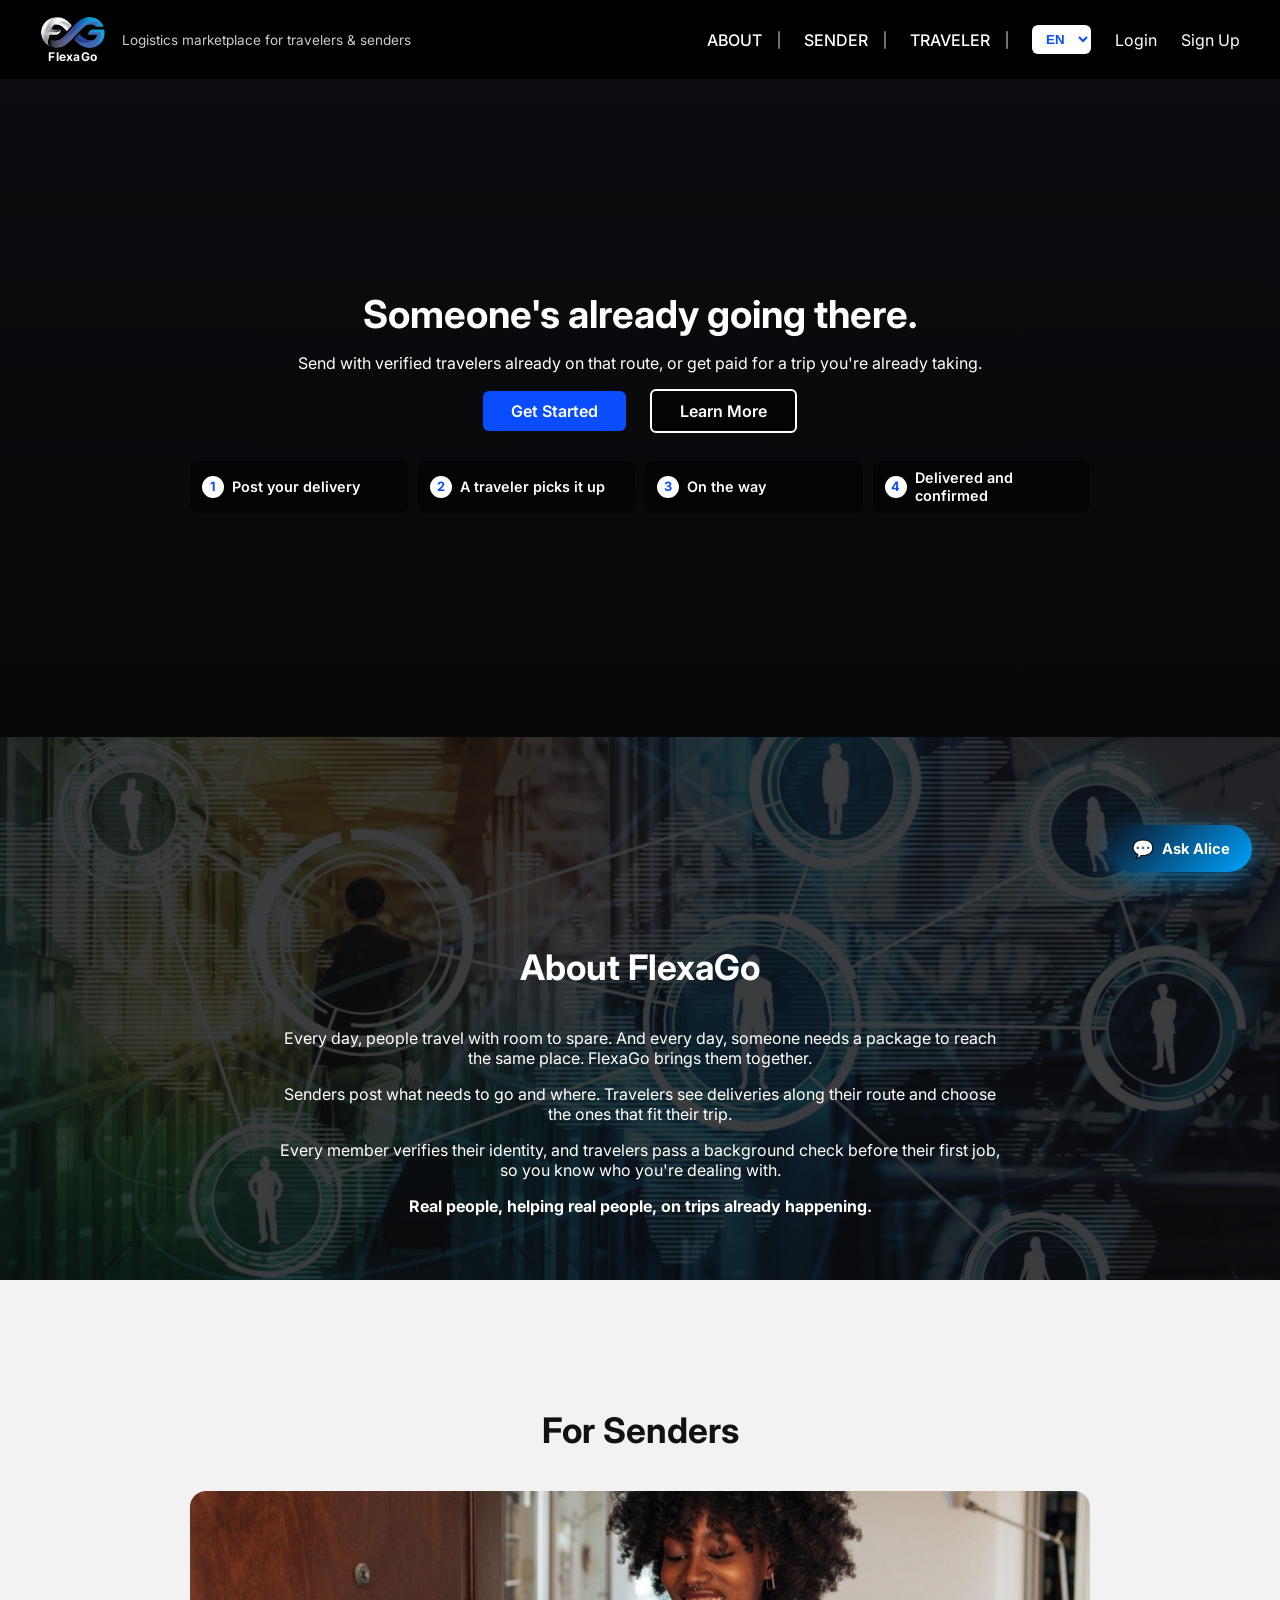
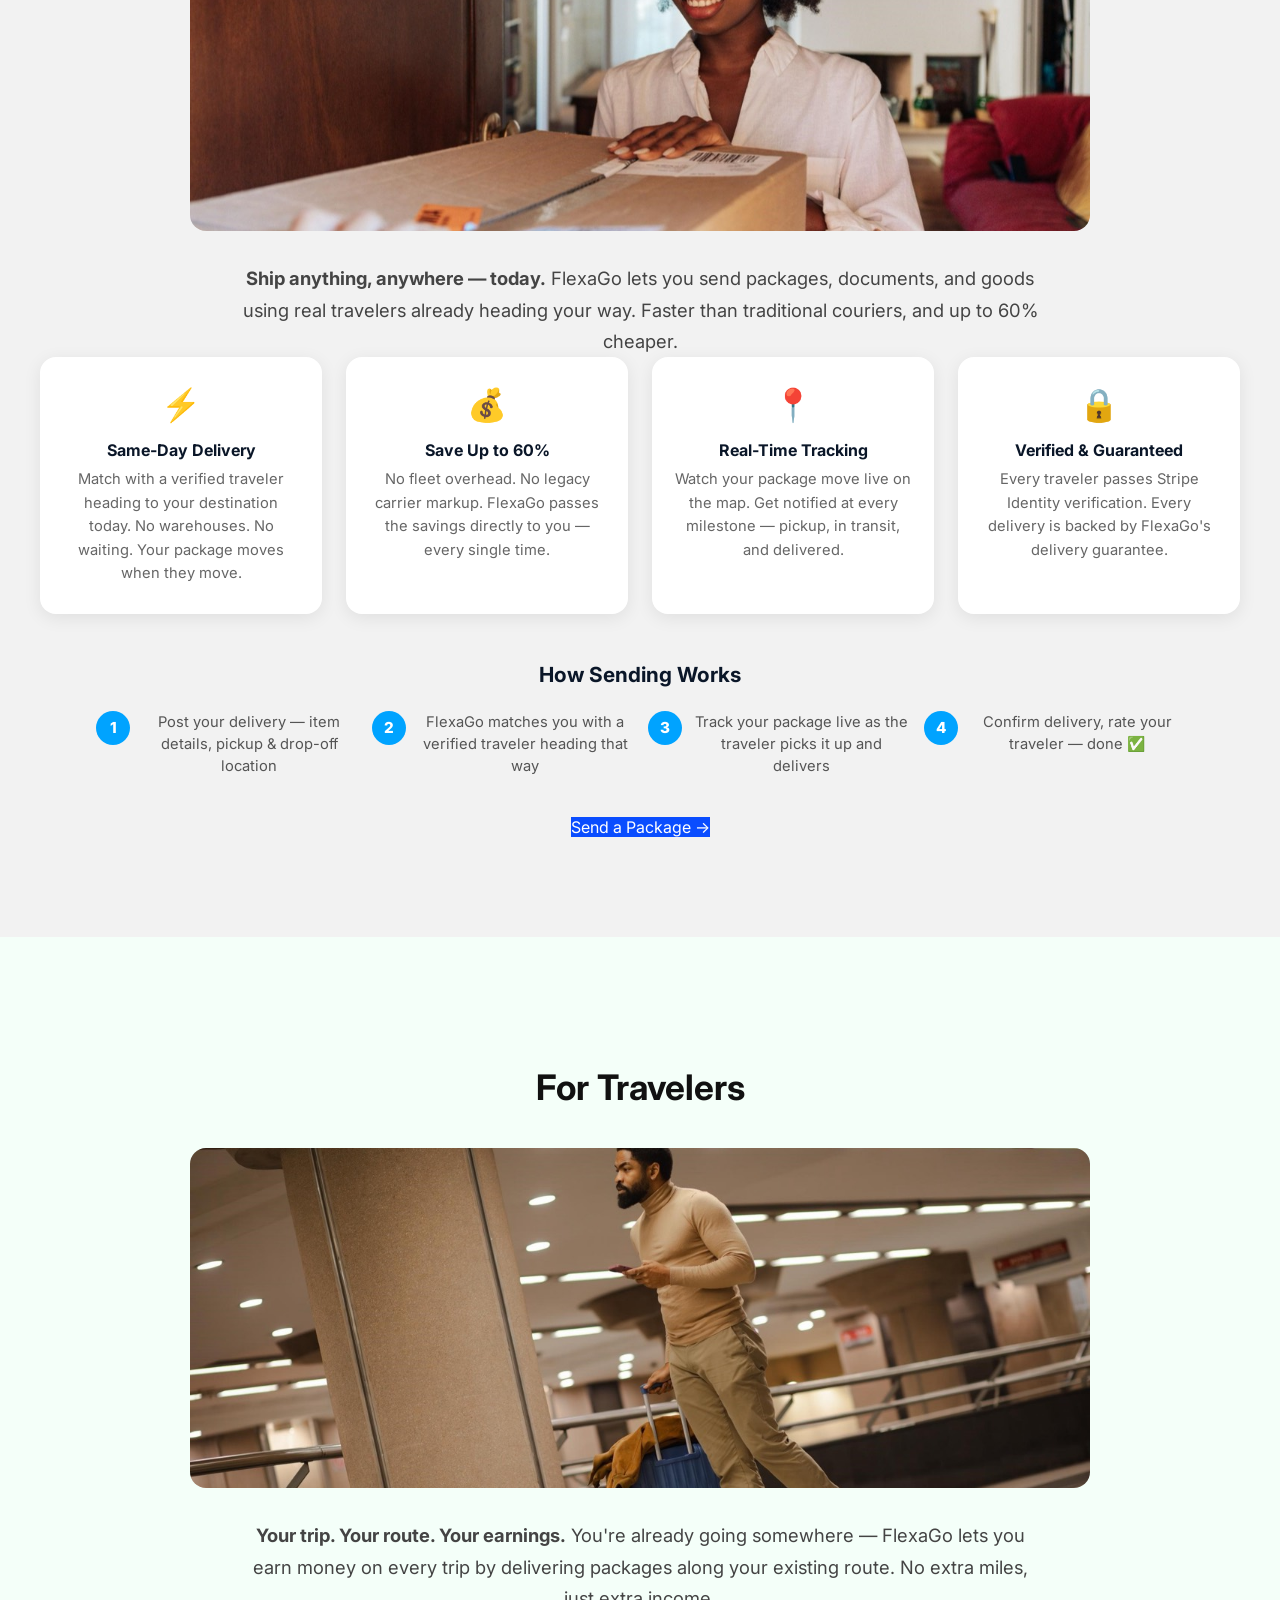
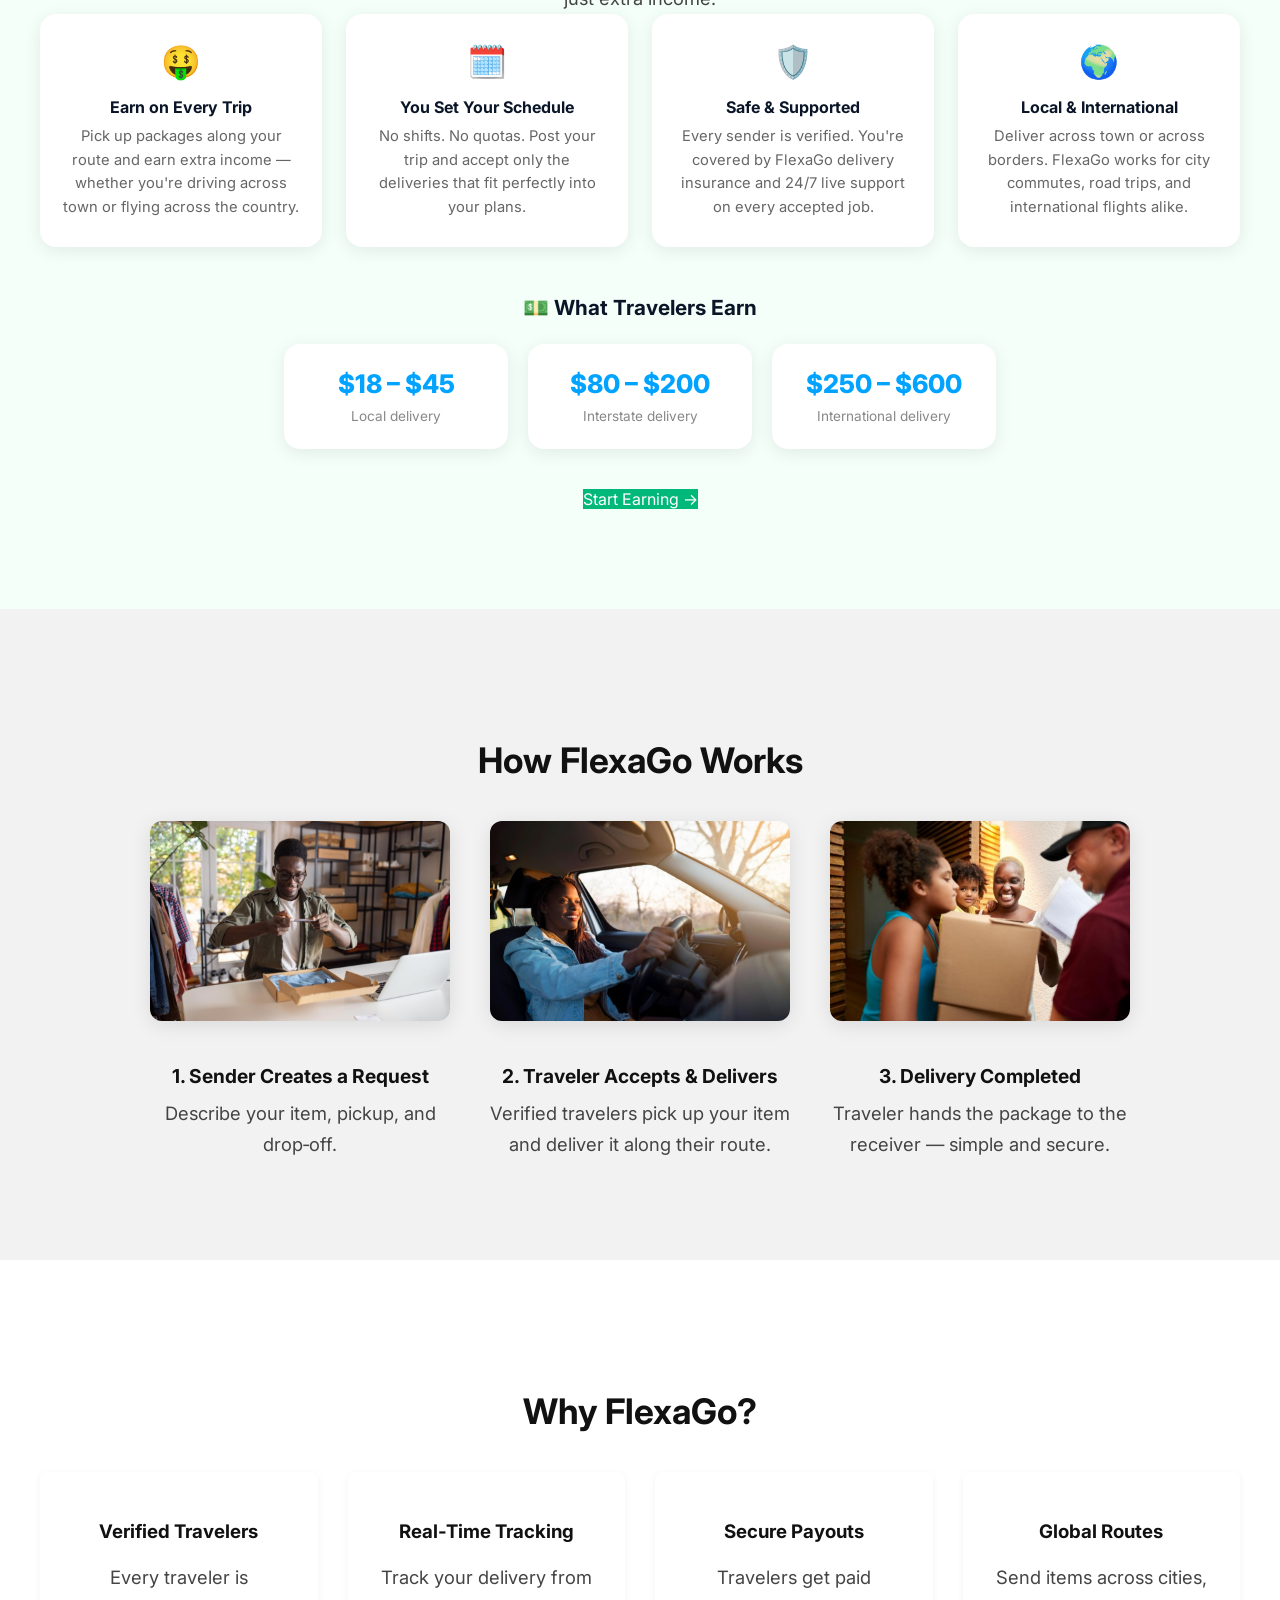
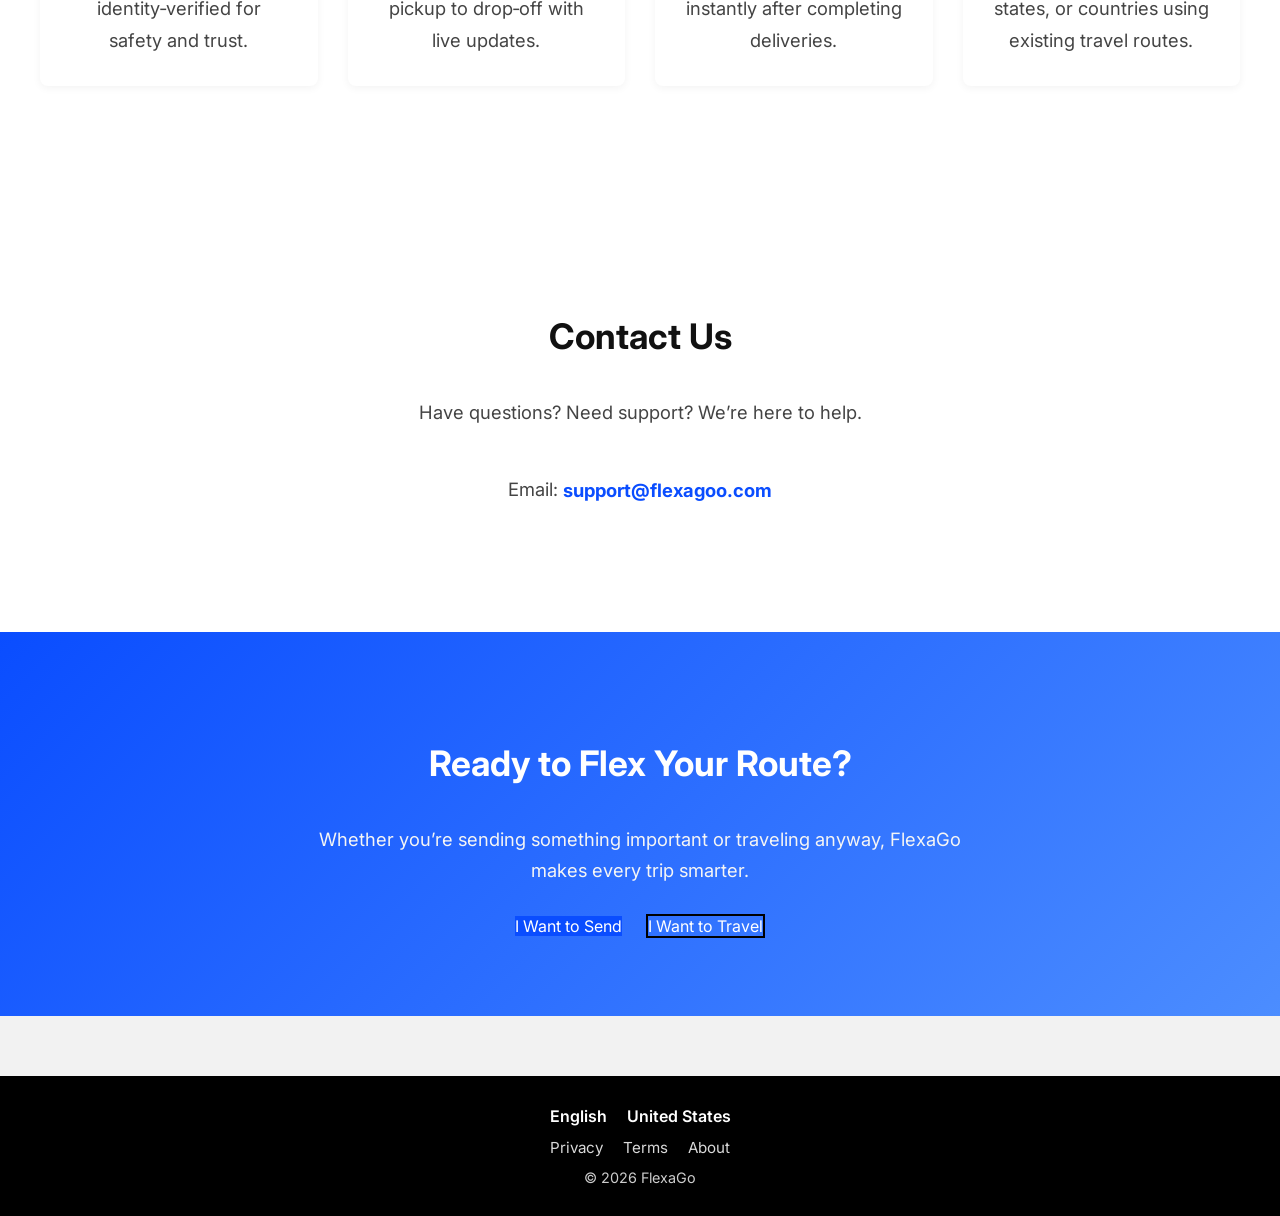
==== index.html @ daa76289 "Rewrite the home headline and About story Say what FlexaGo does for senders and travelers in the her" ====
<!DOCTYPE html>
<html lang="en">
<head>
  <meta charset="UTF-8" />
  <title>FlexaGo – Ship Smarter. Travel Smarter.</title>
  <meta name="viewport" content="width=device-width, initial-scale=1" />
   
  <link rel="icon" type="image/png" href="img/favicon.png">
  <link rel="apple-touch-icon" href="img/favicon.png">
  <link rel="stylesheet" href="css/style.css" />
  <link rel="preconnect" href="https://fonts.googleapis.com">
  <link rel="preconnect" href="https://fonts.gstatic.com" crossorigin>
  <link href="https://fonts.googleapis.com/css2?family=Inter:wght@300;400;600;700&display=swap" rel="stylesheet">
  <link rel="stylesheet" href="css/mobile-site.css" />
</head>

<body>

<!-- ========================================================= -->
<!-- TOP NAVBAR — Unified FlexaGo Banner Fixed                    -->
<!-- ========================================================= -->
<header class="top-nav">
  <div class="top-nav-left">
    <div class="flexago-logo">
      <img src="img/flexago-logo-new.png" alt="FlexaGo logo" class="flexago-logo-img">
      <span class="flexago-wordmark">FlexaGo</span>
    </div>

    <div class="top-nav-title">
      <div class="top-nav-title-sub">Logistics marketplace for travelers & senders</div>
    </div>
  </div>

  <div class="top-nav-right">
<a href="#about" class="top-nav-link">About</a>
<a href="#sender-section" class="top-nav-link">Sender</a>
<a href="#traveler-section" class="top-nav-link">Traveler</a>
    </nav>

    <select class="lang-select" id="languageSelector">
      <option value="en">EN</option>
      <option value="es">ES</option>
      <option value="fr">FR</option>
      <option value="ht">HT</option>
      <option value="zh">ZH</option>
      <option value="pt">PT</option>
    </select>

    <a class="login-btn" href="https://app.flexagoo.com/login">Login</a>
    <a class="signup-btn" href="https://app.flexagoo.com/signup">Sign Up</a>
  </div>
</header>

<!-- ========================================================= -->
<!-- HERO SECTION  Change home page welcome note here                                       -->
<!-- ========================================================= -->
<section class="hero hero-flow fade-in-up">
  <div class="hero-slides" aria-hidden="true">
    <img src="img/people/hero-shop.jpg" alt="" fetchpriority="high">
    <img src="img/people/hero-loading.jpg" alt="" loading="lazy">
    <img src="img/people/hero-airport.jpg" alt="" loading="lazy">
    <img src="img/people/section-sender.jpg" alt="" loading="lazy">
  </div>
  <div class="hero-content">
    <h1>Someone's already going there.</h1>
    <p>Send with verified travelers already on that route, or get paid for a trip you're already taking.</p>

    <div class="hero-buttons">
      <a href="#how" class="btn-primary">Get Started</a>
      <a href="#features" class="btn-secondary">Learn More</a>
    </div>

    <!-- One step per photo above, in the same order -->
    <ol class="hero-steps">
      <li>Post your delivery</li>
      <li>A traveler picks it up</li>
      <li>On the way</li>
      <li>Delivered and confirmed</li>
    </ol>
  </div>

</section>
<!-- ========================================================= -->
<!-- ABOUT SECTION                                             -->
<!-- ========================================================= -->
<section id="about" class="hero about-section fade-in-up">
  <img src="img/people/about-network.jpg" class="hero-watermark-preload" alt="" loading="lazy">

  <div class="hero-content">
    <h2 class="section-title">About FlexaGo</h2>
    <p>Every day, people travel with room to spare. And every day, someone needs a package to reach the same place. FlexaGo brings them together.</p>
    <p>Senders post what needs to go and where. Travelers see deliveries along their route and choose the ones that fit their trip.</p>
    <p>Every member verifies their identity, and travelers pass a background check before their first job, so you know who you're dealing with.</p>
    <p><strong>Real people, helping real people, on trips already happening.</strong></p>
  </div>
</section>
<!-- ========================================================= -->
<!-- SENDER SECTION                                            -->
<!-- ========================================================= -->
<section id="sender-section" class="section fade-in-up">
  <h2 class="section-title">For Senders</h2>
  <img src="img/people/section-sender.jpg" class="section-photo" alt="Customer receiving a package at home" loading="lazy">
  <p class="section-intro">
    <strong>Ship anything, anywhere — today.</strong>
    FlexaGo lets you send packages, documents, and goods using real travelers
    already heading your way. Faster than traditional couriers, and up to 60% cheaper.
  </p>

  <div class="info-cards">
    <div class="info-card">
      <div class="info-card-icon">⚡</div>
      <h3>Same-Day Delivery</h3>
      <p>Match with a verified traveler heading to your destination today.
         No warehouses. No waiting. Your package moves when they move.</p>
    </div>
    <div class="info-card">
      <div class="info-card-icon">💰</div>
      <h3>Save Up to 60%</h3>
      <p>No fleet overhead. No legacy carrier markup.
         FlexaGo passes the savings directly to you — every single time.</p>
    </div>
    <div class="info-card">
      <div class="info-card-icon">📍</div>
      <h3>Real-Time Tracking</h3>
      <p>Watch your package move live on the map. Get notified at every
         milestone — pickup, in transit, and delivered.</p>
    </div>
    <div class="info-card">
      <div class="info-card-icon">🔒</div>
      <h3>Verified & Guaranteed</h3>
      <p>Every traveler passes Stripe Identity verification.
         Every delivery is backed by FlexaGo's delivery guarantee.</p>
    </div>
  </div>

  <div class="section-steps">
    <h3>How Sending Works</h3>
    <div class="steps-row">
      <div class="step-item">
        <div class="step-num">1</div>
        <p>Post your delivery — item details, pickup & drop-off location</p>
      </div>
      <div class="step-item">
        <div class="step-num">2</div>
        <p>FlexaGo matches you with a verified traveler heading that way</p>
      </div>
      <div class="step-item">
        <div class="step-num">3</div>
        <p>Track your package live as the traveler picks it up and delivers</p>
      </div>
      <div class="step-item">
        <div class="step-num">4</div>
        <p>Confirm delivery, rate your traveler — done ✅</p>
      </div>
    </div>
  </div>

  <div class="section-cta">
    <a href="https://app.flexagoo.com/signup" class="btn-primary">Send a Package →</a>
  </div>
</section>

<!-- ========================================================= -->
<!-- TRAVELER SECTION                                          -->
<!-- ========================================================= -->
<section id="traveler-section" class="section fade-in-up traveler-section">
  <h2 class="section-title">For Travelers</h2>
  <img src="img/people/section-traveler.jpg" class="section-photo" alt="Traveler walking through an airport with a suitcase" loading="lazy">
  <p class="section-intro">
    <strong>Your trip. Your route. Your earnings.</strong>
    You're already going somewhere — FlexaGo lets you earn money on every
    trip by delivering packages along your existing route. No extra miles, just extra income.
  </p>

  <div class="info-cards">
    <div class="info-card">
      <div class="info-card-icon">🤑</div>
      <h3>Earn on Every Trip</h3>
      <p>Pick up packages along your route and earn extra income —
         whether you're driving across town or flying across the country.</p>
    </div>
    <div class="info-card">
      <div class="info-card-icon">🗓️</div>
      <h3>You Set Your Schedule</h3>
      <p>No shifts. No quotas. Post your trip and accept only the
         deliveries that fit perfectly into your plans.</p>
    </div>
    <div class="info-card">
      <div class="info-card-icon">🛡️</div>
      <h3>Safe & Supported</h3>
      <p>Every sender is verified. You're covered by FlexaGo delivery
         insurance and 24/7 live support on every accepted job.</p>
    </div>
    <div class="info-card">
      <div class="info-card-icon">🌍</div>
      <h3>Local & International</h3>
      <p>Deliver across town or across borders. FlexaGo works for
         city commutes, road trips, and international flights alike.</p>
    </div>
  </div>

  <div class="earnings-row">
    <h3>💵 What Travelers Earn</h3>
    <div class="earnings-cards">
      <div class="earning-card">
        <span class="earning-amount">$18 – $45</span>
        <span class="earning-label">Local delivery</span>
      </div>
      <div class="earning-card">
        <span class="earning-amount">$80 – $200</span>
        <span class="earning-label">Interstate delivery</span>
      </div>
      <div class="earning-card">
        <span class="earning-amount">$250 – $600</span>
        <span class="earning-label">International delivery</span>
      </div>
    </div>
  </div>

  <div class="section-cta">
    <a href="https://app.flexagoo.com/signup" class="btn-primary traveler-btn">Start Earning →</a>
  </div>
</section>

<!-- ========================================================= -->
<!-- HOW IT WORKS SECTION                                      -->
<!-- ========================================================= -->
<section id="how" class="section fade-in-up">
  <h2 class="section-title">How FlexaGo Works</h2>

  <div class="steps">
    <div class="step">
      <img src="img/people/step-send.jpg" class="step-img" alt="Sender preparing a package" loading="lazy">
      <h3>1. Sender Creates a Request</h3>
      <p>Describe your item, pickup, and drop‑off.</p>
    </div>

    <div class="step">
      <img src="img/people/step-drive.jpg" class="step-img" alt="Traveler driving" loading="lazy">
      <h3>2. Traveler Accepts & Delivers</h3>
      <p>Verified travelers pick up your item and deliver it along their route.</p>
    </div>

    <div class="step">
      <img src="img/people/step-handoff.jpg" class="step-img" alt="Family receiving a package" loading="lazy">
      <h3>3. Delivery Completed</h3>
      <p>Traveler hands the package to the receiver — simple and secure.</p>
    </div>
  </div>
</section>

<!-- ========================================================= -->
<!-- FEATURES SECTION                                          -->
<!-- ========================================================= -->
<section id="features" class="section dark fade-in-up">
  <h2 class="section-title">Why FlexaGo?</h2>

  <div class="features-grid">
    <div class="feature-card">
      <h3>Verified Travelers</h3>
      <p>Every traveler is identity‑verified for safety and trust.</p>
    </div>
    <div class="feature-card">
      <h3>Real‑Time Tracking</h3>
      <p>Track your delivery from pickup to drop‑off with live updates.</p>
    </div>
    <div class="feature-card">
      <h3>Secure Payouts</h3>
      <p>Travelers get paid instantly after completing deliveries.</p>
    </div>
    <div class="feature-card">
      <h3>Global Routes</h3>
      <p>Send items across cities, states, or countries using existing travel routes.</p>
    </div>
  </div>
</section>

<!-- ========================================================= -->
<!-- CONTACT SECTION                                           -->
<!-- ========================================================= -->
<section id="contact" class="section dark fade-in-up">
  <h2 class="section-title">Contact Us</h2>
  <p class="contact-text">Have questions? Need support? We’re here to help.</p>
  <div class="contact-box">
    <p>Email: <a class="contact-email" href="mailto:support@flexagoo.com">support@flexagoo.com</a></p>
  </div>
</section>

<!-- ========================================================= -->
<!-- CTA SECTION                                               -->
<!-- ========================================================= -->
<section class="section cta-section fade-in-up">
  <h2 class="section-title">Ready to Flex Your Route?</h2>
  <p>Whether you’re sending something important or traveling anyway, FlexaGo makes every trip smarter.</p>
  <div class="cta-buttons">
    <a href="#senders" class="btn-primary">I Want to Send</a>
    <a href="#travelers" class="btn-secondary">I Want to Travel</a>
  </div>
</section>

<!-- ========================================================= -->
<!-- UBER-STYLE FOOTER                                         -->
<!-- ========================================================= -->
<footer class="uber-footer">
  <div class="uber-footer-row">
    <span id="footerLanguage">English</span>
    <span id="footerLocation">Detecting location…</span>
  </div>

  <div class="uber-footer-links">
    <a href="https://www.flexagoo.com/privacy.html" target="_blank">Privacy</a>
    <a href="https://www.flexagoo.com/terms.html" target="_blank">Terms</a>
    <a href="#about">About</a>
  </div>

  <div class="uber-footer-copy">© 2026 FlexaGo</div>
</footer>

<!-- ========================================================= -->
<!-- ALICE CHAT WIDGET                                         -->
<!-- ========================================================= -->
<div id="alice-widget">

  <div id="alice-window" class="alice-hidden">

    <div id="alice-header">
      <div class="alice-header-left">
        <div class="alice-avatar">
          <span>🤖</span>
          <span class="alice-online-dot"></span>
        </div>
        <div class="alice-header-info">
          <strong>Alice</strong>
          <span>FlexaGo Assistant · Online</span>
        </div>
      </div>
      <button id="alice-close" aria-label="Close Alice">✕</button>
    </div>

    <div id="alice-messages"></div>

    <div id="alice-quick-replies"></div>

    <div id="alice-input-row">
      <input id="alice-input" type="text" placeholder="Ask Alice anything…" autocomplete="off" />
      <button id="alice-send" aria-label="Send">
        <svg width="18" height="18" viewBox="0 0 24 24" fill="none" stroke="currentColor" stroke-width="2.5">
          <line x1="22" y1="2" x2="11" y2="13"/>
          <polygon points="22 2 15 22 11 13 2 9 22 2"/>
        </svg>
      </button>
    </div>

  </div>

  <button id="alice-bubble">
    <span id="alice-bubble-icon">💬</span>
    <span id="alice-bubble-label">Ask Alice</span>
    <span id="alice-notif-dot"></span>
  </button>

</div>

<!-- ========================================================= -->
<!-- ALICE CSS                                                 -->
<!-- ========================================================= -->
<style>
/* ── WIDGET WRAPPER ─────────────────────────────────────── */
#alice-widget {
  position: fixed;
  bottom: 28px;
  right: 28px;
  z-index: 9999;
  display: flex;
  flex-direction: column;
  align-items: flex-end;
  gap: 12px;
  font-family: 'Inter', Arial, sans-serif;
}

/* ── CHAT WINDOW ────────────────────────────────────────── */
#alice-window {
  width: 340px;
  background: #fff;
  border-radius: 20px;
  box-shadow: 0 16px 56px rgba(0,0,0,0.18);
  display: flex;
  flex-direction: column;
  overflow: hidden;
  max-height: 520px;
  opacity: 1;
  transition: opacity 0.25s ease, transform 0.25s ease;
}

#alice-window.alice-hidden { display: none; }

#alice-window.alice-closing {
  opacity: 0;
  transform: translateY(16px);
}

/* ── HEADER ─────────────────────────────────────────────── */
#alice-header {
  background: linear-gradient(135deg, #0a1628 0%, #00A3FF 100%);
  padding: 14px 16px;
  display: flex;
  align-items: center;
  justify-content: space-between;
  flex-shrink: 0;
}

.alice-header-left {
  display: flex;
  align-items: center;
  gap: 10px;
}

.alice-avatar {
  position: relative;
  width: 40px;
  height: 40px;
  background: rgba(255,255,255,0.15);
  border-radius: 50%;
  display: flex;
  align-items: center;
  justify-content: center;
  font-size: 1.3rem;
  flex-shrink: 0;
}

.alice-online-dot {
  position: absolute;
  bottom: 1px;
  right: 1px;
  width: 10px;
  height: 10px;
  background: #22c55e;
  border-radius: 50%;
  border: 2px solid #0a1628;
}

.alice-header-info strong {
  display: block;
  color: #fff;
  font-size: 0.95rem;
}

.alice-header-info span {
  color: rgba(255,255,255,0.75);
  font-size: 0.72rem;
}

#alice-close {
  background: rgba(255,255,255,0.12);
  border: none;
  color: #fff;
  font-size: 0.9rem;
  width: 28px;
  height: 28px;
  border-radius: 50%;
  cursor: pointer;
  display: flex;
  align-items: center;
  justify-content: center;
  transition: background 0.2s;
  flex-shrink: 0;
}

#alice-close:hover { background: rgba(255,255,255,0.25); }

/* ── MESSAGES ───────────────────────────────────────────── */
#alice-messages {
  flex: 1;
  overflow-y: auto;
  padding: 16px 14px;
  display: flex;
  flex-direction: column;
  gap: 10px;
  scroll-behavior: smooth;
  max-height: 280px;
}

.alice-msg {
  max-width: 82%;
  padding: 10px 14px;
  border-radius: 16px;
  font-size: 0.88rem;
  line-height: 1.55;
  animation: aliceFadeIn 0.2s ease;
}

@keyframes aliceFadeIn {
  from { opacity: 0; transform: translateY(6px); }
  to   { opacity: 1; transform: translateY(0); }
}

.alice-msg.bot {
  background: #f0f5ff;
  color: #0a1628;
  align-self: flex-start;
  border-bottom-left-radius: 4px;
}

.alice-msg.user {
  background: #00A3FF;
  color: #fff;
  align-self: flex-end;
  border-bottom-right-radius: 4px;
}

.alice-msg a { color: #00A3FF; font-weight: 600; text-decoration: none; }
.alice-msg.user a { color: #fff; text-decoration: underline; }

/* ── TYPING INDICATOR ───────────────────────────────────── */
.alice-typing {
  display: flex;
  gap: 4px;
  align-items: center;
  padding: 12px 16px;
  background: #f0f5ff;
  border-radius: 16px;
  border-bottom-left-radius: 4px;
  align-self: flex-start;
  animation: aliceFadeIn 0.2s ease;
}

.alice-typing span {
  width: 7px;
  height: 7px;
  background: #00A3FF;
  border-radius: 50%;
  animation: aliceBounce 1.2s infinite ease-in-out;
}

.alice-typing span:nth-child(2) { animation-delay: 0.2s; }
.alice-typing span:nth-child(3) { animation-delay: 0.4s; }

@keyframes aliceBounce {
  0%, 60%, 100% { transform: translateY(0); opacity: 0.5; }
  30%            { transform: translateY(-6px); opacity: 1; }
}

/* ── QUICK REPLIES ──────────────────────────────────────── */
#alice-quick-replies {
  display: flex;
  flex-wrap: wrap;
  gap: 6px;
  padding: 8px 14px;
  border-top: 1px solid #eef2f7;
  flex-shrink: 0;
}

.alice-qr {
  background: #eef2ff;
  color: #0a1628;
  border: 1px solid #dde3f0;
  border-radius: 20px;
  padding: 5px 12px;
  font-size: 0.78rem;
  font-weight: 600;
  cursor: pointer;
  transition: background 0.2s, color 0.2s, border-color 0.2s;
  white-space: nowrap;
  font-family: 'Inter', Arial, sans-serif;
}

.alice-qr:hover {
  background: #00A3FF;
  color: #fff;
  border-color: #00A3FF;
}

.alice-nav-btn {
  background: #f4f6fa;
  color: #555;
  border-color: #ddd;
}

/* ── INPUT ROW ──────────────────────────────────────────── */
#alice-input-row {
  display: flex;
  align-items: center;
  gap: 8px;
  padding: 10px 14px;
  border-top: 1px solid #eef2f7;
  flex-shrink: 0;
}

#alice-input {
  flex: 1;
  padding: 9px 14px;
  border: 1.5px solid #dde3ee;
  border-radius: 20px;
  font-size: 0.88rem;
  outline: none;
  transition: border-color 0.2s, box-shadow 0.2s;
  color: #0a1628;
  font-family: 'Inter', Arial, sans-serif;
}

#alice-input:focus {
  border-color: #00A3FF;
  box-shadow: 0 0 0 3px rgba(0,163,255,0.12);
}

#alice-send {
  width: 36px;
  height: 36px;
  background: #00A3FF;
  border: none;
  border-radius: 50%;
  color: #fff;
  cursor: pointer;
  display: flex;
  align-items: center;
  justify-content: center;
  flex-shrink: 0;
  transition: background 0.2s, transform 0.15s;
}

#alice-send:hover {
  background: #0082cc;
  transform: scale(1.08);
}

/* ── BUBBLE BUTTON ──────────────────────────────────────── */
#alice-bubble {
  background: linear-gradient(135deg, #0a1628 0%, #00A3FF 100%);
  color: #fff;
  border: none;
  border-radius: 50px;
  padding: 13px 22px;
  font-size: 0.92rem;
  font-weight: 700;
  cursor: pointer;
  display: flex;
  align-items: center;
  gap: 8px;
  box-shadow: 0 8px 28px rgba(0,163,255,0.45);
  transition: transform 0.2s, box-shadow 0.2s;
  position: relative;
  font-family: 'Inter', Arial, sans-serif;
}

#alice-bubble:hover {
  transform: translateY(-2px);
  box-shadow: 0 12px 36px rgba(0,163,255,0.55);
}

#alice-bubble-icon { font-size: 1.1rem; }

#alice-notif-dot {
  width: 9px;
  height: 9px;
  background: #ef4444;
  border-radius: 50%;
  position: absolute;
  top: 6px;
  right: 8px;
  border: 2px solid #fff;
  display: none;
}

#alice-notif-dot.visible { display: block; }

@media (max-width: 480px) {
  #alice-widget { bottom: 16px; right: 16px; }
  #alice-window { width: calc(100vw - 32px); }
}
</style>

<!-- ========================================================= -->
<!-- EXISTING JS                                               -->
<!-- ========================================================= -->
<!-- ========================================================= -->
<!-- LOCATION + LANGUAGE DETECTION (Uber-style)               -->
<!-- ========================================================= -->
<!-- ========================================================= -->
<!-- SMOOTH SCROLL                                             -->
<!-- ========================================================= -->
<script>
  document.querySelectorAll('a[href^="#"]').forEach(link => {
    link.addEventListener("click", function (e) {
      const target = document.querySelector(this.getAttribute("href"));
      if (target) {
        e.preventDefault();
        target.scrollIntoView({ behavior: "smooth", block: "start" });
      }
    });
  });
</script>

<!-- ========================================================= -->
<!-- ALICE JS                                                  -->
<!-- ========================================================= -->
<script src="js/alice.js"></script>
<script src="js/site-i18n.js"></script>
<script src="js/site-location.js"></script>

</body>
</html>
---- css/style.css ----
/* ============================
   1. GLOBAL — MOBILE-FIRST
============================ */
body {
  background: #f2f2f2;
  font-family: 'Inter', sans-serif;
  margin: 0;
  padding: 0;
  color: #111;
  overflow-x: hidden;
}

a {
  text-decoration: none;
}

/* ============================
   2. FADE-IN ANIMATIONS
============================ */
.fade-in {
  opacity: 0;
  animation: fadeIn 0.8s ease-out forwards;
}

.fade-in-up {
  opacity: 0;
  transform: translateY(20px);
  animation: fadeInUp 0.9s ease-out forwards;
}

@keyframes fadeIn {
  to { opacity: 1; }
}

@keyframes fadeInUp {
  to { opacity: 1; transform: translateY(0); }
}

/* ============================
  3. NAVBAR — PURE BLACK BANNER
============================ */
.nav {
  background: #000000;
  padding: 18px 40px;
  display: flex;
  justify-content: space-between;
  align-items: center;
  position: sticky;
  top: 0;
  z-index: 1000;
}

@media (max-width: 768px) {
  .nav {
    padding: 14px 20px;
  }
}

.logo img {
  height: 42px;
  width: auto;
  object-fit: contain;
  animation: fadeIn 1.2s ease-in;
}

.nav-right {
  display: flex;
  align-items: center;
  gap: 24px;
}

@media (max-width: 768px) {
  .nav-right {
    gap: 14px;
  }
}
.nav-right .nav-link {
  color: #fff;
  font-weight: 500;
  text-transform: uppercase;
  font-size: 0.95rem;
  transition: opacity 0.3s ease;
}

.nav-right a {
  color: #fff !important;   /* FIXES Login + Sign Up */
}

.nav-right .nav-link:hover {
  opacity: 0.8;
}
/* Force Login & Sign Up to white */
.login-btn,
.signup-btn {
  color: #fff !important;
}

/* ============================
   4. MULTI-LANGUAGE DROPDOWN
============================ */
.lang-select {
  background: #fff;
  color: #0A4DFF;
  border: none;
  border-radius: 6px;
  padding: 6px 10px;
  font-weight: 600;
  cursor: pointer;
  transition: background 0.3s ease;
}

.lang-select:hover {
  background: #e0e7ff;
}

@media (max-width: 480px) {
  .lang-select {
    padding: 5px 8px;
    font-size: 0.85rem;
  }
}

/* ============================================================
   FLEXAGO HERO — Forced Watermark + Visible Buttons
   ============================================================ */
/* HERO CONTAINER */
.hero {
  position: relative;
  height: 70vh;
  background-color: #ffffff;
  overflow: hidden;
  text-align: center;
}

/* WATERMARK IMAGE BEHIND TEXT */
.hero-watermark-preload {
  position: absolute;      /* take out of normal flow */
  top: 0;
  left: 0;
  width: 100%;
  height: 100%;
  object-fit: cover;     /* show full image */
  opacity: 0.70;           /* transparent watermark */
  z-index: 1;              /* behind text */
  pointer-events: none;    /* allow clicks on buttons */
}

/* TEXT ABOVE WATERMARK */
.hero-content {
  position: relative;
  z-index: 2;
  color: #000;
  padding-top: 18vh;
}

/* Text stays ABOVE watermark */
.hero-content {
  position: relative;
  z-index: 2;
  color: #fff;
  padding-top: 20vh;
}

/* Make Learn More visible */
.btn-secondary {
  background-color: #ffffff;
  color: #000;
  border: 2px solid #000;
}

/* HERO TEXT */
.hero h1 {
  font-size: 2.4rem;
  font-weight: 700;
  margin-bottom: 10px;
}

/* HERO BUTTONS */
.hero-buttons a {
  padding: 10px 28px;
  border-radius: 6px;
  font-weight: 600;
  margin: 0 10px;
  display: inline-block;
  transition: all 0.3s ease;
}

/* Primary button */
.btn-primary {
  background: #0A4DFF;
  color: #fff;
}

/* Secondary button */
.btn-secondary {
  background: transparent;
  color: #fff;
  border: 2px solid #000;
}

.about-section .hero-watermark-preload {
  opacity: 0.35;
  object-fit: cover;
  object-position: center;
  filter: brightness(0.55);
}
/* Hover effects */
.btn-primary:hover {
  background: #0039d6;
}

.btn-secondary:hover {
  background: rgba(255, 255, 255, 0.15);
}

/* MOBILE */
@media (max-width: 768px) {
  .hero {
    padding: 120px 20px;
    background-attachment: scroll;
  }

  .hero h1 {
    font-size: 2.4rem;
  }

  .hero p {
    font-size: 1.05rem;
  }

  .hero-buttons {
    display: flex;
    flex-direction: column;
    gap: 14px;
  }

  .hero-buttons a {
    margin: 0;
    width: 100%;
    text-align: center;
  }
}

/* ============================
  6. SECTIONS — RESPONSIVE
============================ */
.section {
  padding: 100px 40px;
  text-align: center;
}

@media (max-width: 900px) {
  .section {
    padding: 80px 30px;
  }
}

@media (max-width: 600px) {
  .section {
    padding: 60px 20px;
  }
}

.section-title {
  font-size: 2.2rem;
  font-weight: 700;
  margin-bottom: 40px;
}

@media (max-width: 600px) {
  .section-title {
    font-size: 1.8rem;
    margin-bottom: 28px;
  }
}

.section p {
  max-width: 800px;
  margin: 0 auto;
  font-size: 1.15rem;
  line-height: 1.7;
  color: #444;
}

@media (max-width: 600px) {
  .section p {
    font-size: 1rem;
    line-height: 1.6;
  }
}

.section.dark {
  background: #fff;
}

/* ============================
  7. SECTION IMAGES
============================ */
.section-image {
  width: 100%;
  max-width: 600px;
  border-radius: 12px;
  margin: 20px auto 40px;
  display: block;
  box-shadow: 0 4px 20px rgba(0,0,0,0.1);
  animation: fadeIn 1.2s ease-in;
}

@media (max-width: 600px) {
  .section-image {
    margin: 16px auto 28px;
    max-width: 90%;
  }
}

/* ============================
   8. HOW IT WORKS
============================ */
.steps {
  display: flex;
  justify-content: center;
  gap: 40px;
  flex-wrap: wrap;
}

@media (max-width: 600px) {
  .steps {
    gap: 24px;
  }
}

.step {
  max-width: 300px;
  text-align: center;
}

.step-img {
  width: 100%;
  height: 200px;
  object-fit: cover;
  border-radius: 12px;
  margin-bottom: 20px;
  box-shadow: 0 4px 20px rgba(0,0,0,0.1);
}

@media (max-width: 600px) {
  .step-img {
    margin-bottom: 16px;
    height: 160px;
  }
}

.step h3 {
  margin-bottom: 10px;
  font-size: 1.2rem;
}

@media (max-width: 600px) {
  .step h3 {
    font-size: 1.1rem;
  }
}

/* ============================
  9. FEATURES GRID
============================ */
.features-grid {
  display: grid;
  grid-template-columns: repeat(auto-fit, minmax(240px, 1fr));
  gap: 30px;
}

@media (max-width: 600px) {
  .features-grid {
    gap: 20px;
  }
}

.feature-card {
  background: #fff;
  padding: 30px;
  border-radius: 8px;
  box-shadow: 0 2px 8px rgba(0,0,0,0.05);
  transition: transform 0.3s ease;
}

@media (max-width: 600px) {
  .feature-card {
    padding: 22px;
  }
}

.feature-card:hover {
  transform: translateY(-6px);
}

/* ============================
   10. PRICING
============================ */
.pricing-grid {
  display: flex;
  justify-content: center;
  gap: 40px;
  flex-wrap: wrap;
}

@media (max-width: 600px) {
  .pricing-grid {
    gap: 24px;
  }
}

.pricing-card {
  background: #fff;
  padding: 30px;
  border-radius: 8px;
  width: 260px;
  box-shadow: 0 2px 8px rgba(0,0,0,0.05);
  text-align: center;
}

@media (max-width: 600px) {
  .pricing-card {
    padding: 22px;
    width: 100%;
    max-width: 300px;
  }
}

.price {
  font-size: 2rem;
  font-weight: 700;
  color: #0A4DFF;
}

@media (max-width: 600px) {
  .price {
    font-size: 1.6rem;
  }
}

/* ============================
  11. CONTACT
============================ */
.contact-box {
  margin-top: 20px;
  padding: 20px;
  background: #fff;
  display: inline-block;
  border-radius: 8px;
}

@media (max-width: 600px) {
  .contact-box {
    width: 100%;
    padding: 18px;
  }
}

/* ============================
  12. CTA SECTION
============================ */
.cta-section {
  background: linear-gradient(135deg, #0A4DFF, #4C8DFF);
  color: #fff;
  text-align: center;
  padding: 80px 40px;
}

@media (max-width: 600px) {
  .cta-section {
    padding: 60px 20px;
  }
}

.cta-section p {
  color: #f5f5f5;
  font-size: 1.15rem;
  max-width: 700px;
  margin: 0 auto;
}

@media (max-width: 600px) {
  .cta-section p {
    font-size: 1rem;
  }
}

.cta-buttons {
  margin-top: 30px;
}

.cta-buttons .btn-primary,
.cta-buttons .btn-secondary {
  margin: 0 10px;
}

@media (max-width: 600px) {
  .cta-buttons {
    display: flex;
    flex-direction: column;
    gap: 14px;
  }

  .cta-buttons .btn-primary,
  .cta-buttons .btn-secondary {
    margin: 0;
    width: 100%;
  }
}

/* ============================
  13. UBER-STYLE FOOTER
============================ */
.uber-footer {
  background: #000;          /* Uber-style pure black */
  color: #fff;
  padding: 30px 40px;
  text-align: center;
  margin-top: 60px;
}

.uber-footer-row {
  display: flex;
  justify-content: center;
  gap: 20px;
  margin-bottom: 12px;
  font-size: 1rem;
  font-weight: 600;
}

.uber-footer-links {
  display: flex;
  justify-content: center;
  gap: 20px;
  margin-bottom: 12px;
}

.uber-footer-links a {
  color: #fff;
  opacity: 0.85;
  text-decoration: none;
  font-size: 0.95rem;
  transition: opacity 0.3s ease;
}

.uber-footer-links a:hover {
  opacity: 1;
}

.uber-footer-copy {
  opacity: 0.8;
  font-size: 0.9rem;
}

/* Mobile */
@media (max-width: 768px) {
  .uber-footer-row,
  .uber-footer-links {
    flex-direction: column;
    gap: 10px;
  }
}
/* ============================
  14. RESPONSIVE CLEANUP
============================ */
@media (max-width: 768px) {
  .nav {
    padding: 14px 20px;
    flex-direction: column;
    align-items: flex-start;
  }

  .nav-right {
    margin-top: 10px;
    flex-wrap: wrap;
    gap: 10px;
  }

  .nav-right .nav-link {
    margin-left: 0;
    margin-right: 16px;
    font-size: 0.85rem;
  }

  .hero {
    padding: 120px 20px;
  }

  .hero h1 {
    font-size: 2.4rem;
  }

  .section {
    padding: 70px 20px;
  }


  .footer {
    flex-direction: column;
    gap: 10px;
    text-align: center;
  }
}

/* ============================
  TOP NAVBAR — DARK FLEXAGO BANNER
============================ */
.top-nav {
  background: #000000;
  color: #fff;
  padding: 16px 40px;
  display: flex;
  justify-content: space-between;
  align-items: center;
}

@media (max-width: 768px) {
  .top-nav {
    padding: 14px 20px;
    flex-direction: column;
    gap: 12px;
  }
}

.top-nav-left {
  display: flex;
  align-items: center;
  gap: 16px;
}

.flexago-logo-img {
  height: 80px;
  width: auto;
  object-fit: contain;
}

@media (max-width: 480px) {
  .flexago-logo-img {
    height: 60px;
  }
}

.top-nav-title-main {
  font-size: 1.4rem;
  font-weight: 700;
}

.top-nav-title-sub {
  font-size: 0.85rem;
  opacity: 0.8;
}

.top-nav-right {
  display: flex;
  align-items: center;
  gap: 24px;
}

@media (max-width: 768px) {
  .top-nav-right {
    flex-wrap: wrap;
    gap: 14px;
    justify-content: center;
  }
}

.top-nav-link {
  color: #fff;
  font-weight: 500;
  text-transform: uppercase;
}

.nav-btn {
  background: #2563eb;
  color: #fff;
  padding: 8px 16px;
  border-radius: 6px;
  border: none;
  cursor: pointer;
}

.nav-btn.signup {
  background: #10b981;
}

.top-nav-links {
  display: flex;
  align-items: center;
  gap: 22px;
}

@media (max-width: 768px) {
  .top-nav-links {
    flex-wrap: wrap;
    gap: 14px;
    justify-content: center;
  }
}

.top-nav-link {
  color: #fff;
  font-weight: 500;
  text-transform: uppercase;
  position: relative;
  padding-right: 18px;
}

.top-nav-link:not(:last-child)::after {
  content: "";
  position: absolute;
  right: 0;
  top: 50%;
  transform: translateY(-50%);
  height: 18px;
  width: 2px;
  background: rgba(255, 255, 255, 0.45);
  border-radius: 2px;
}

@media (max-width: 600px) {
  .hero-buttons {
    display: flex;
    flex-direction: column;
    gap: 16px;
    width: 100%;
    margin-top: 24px;
  }

  .hero-buttons a {
    width: 100%;
    text-align: center;
    padding: 14px 0;
  }
}
/* ============================================================
   SENDER & TRAVELER SECTIONS
============================================================ */
.section-intro {
  font-size: 1.05rem;
  color: #444;
  max-width: 700px;
  margin: 0 auto 40px;
  line-height: 1.75;
  text-align: center;
}

.info-cards {
  display: grid;
  grid-template-columns: repeat(auto-fit, minmax(220px, 1fr));
  gap: 24px;
  margin-bottom: 48px;
}

.info-card {
  background: #fff;
  border-radius: 16px;
  padding: 28px 22px;
  box-shadow: 0 4px 18px rgba(0,0,0,0.08);
  text-align: center;
  transition: transform 0.2s;
}

.info-card:hover { transform: translateY(-4px); }

.info-card-icon { font-size: 2rem; margin-bottom: 12px; }
.info-card h3   { font-size: 1rem; font-weight: 700; color: #0a1628; margin-bottom: 8px; }
.info-card p    { font-size: 0.92rem; color: #666; line-height: 1.6; }

/* Steps */
.section-steps { margin-bottom: 40px; }
.section-steps h3 {
  font-size: 1.3rem;
  font-weight: 700;
  text-align: center;
  margin-bottom: 24px;
  color: #0a1628;
}

.steps-row {
  display: flex;
  gap: 16px;
  flex-wrap: wrap;
  justify-content: center;
}

.step-item {
  display: flex;
  align-items: flex-start;
  gap: 12px;
  flex: 1;
  min-width: 200px;
  max-width: 260px;
}

.step-num {
  width: 34px; height: 34px;
  background: #00A3FF;
  color: #fff;
  font-weight: 800;
  border-radius: 50%;
  display: flex;
  align-items: center;
  justify-content: center;
  flex-shrink: 0;
  font-size: 0.95rem;
}

.step-item p { font-size: 0.92rem; color: #555; line-height: 1.5; margin: 0; }

/* CTA */
.section-cta { text-align: center; margin-top: 16px; }

/* Traveler section alt background */
.traveler-section { background: #f4fff9; }
.traveler-btn { background: #00b87a !important; }
.traveler-btn:hover { background: #009962 !important; }

/* Earnings */
.earnings-row { margin-bottom: 40px; }
.earnings-row h3 {
  font-size: 1.3rem;
  font-weight: 700;
  text-align: center;
  margin-bottom: 24px;
  color: #0a1628;
}

.earnings-cards {
  display: flex;
  gap: 20px;
  justify-content: center;
  flex-wrap: wrap;
}

.earning-card {
  background: #fff;
  border-radius: 16px;
  padding: 24px 32px;
  box-shadow: 0 4px 18px rgba(0,0,0,0.08);
  text-align: center;
  min-width: 160px;
}

.earning-amount {
  display: block;
  font-size: 1.6rem;
  font-weight: 800;
  color: #00A3FF;
  margin-bottom: 6px;
}

.earning-label {
  font-size: 0.85rem;
  color: #888;
}

/* scroll-margin so fixed nav doesn't overlap sections */
#about, #sender-section, #traveler-section {
  scroll-margin-top: 70px;
}
/* ============================================================
   FLEXAGO MOBILE RESPONSIVE OVERRIDES
   ============================================================ */

@media (max-width: 768px) {

  /* ----------------------------------------------------------
     GLOBAL MOBILE SAFETY
  ---------------------------------------------------------- */
  html,
  body {
    width: 100%;
    max-width: 100%;
    overflow-x: hidden;
  }

  *,
  *::before,
  *::after {
    box-sizing: border-box;
  }


  /* ----------------------------------------------------------
     TOP NAVIGATION
  ---------------------------------------------------------- */
  .top-nav {
    width: 100%;
    padding: 12px 16px;
    flex-direction: column;
    align-items: center;
    gap: 10px;
  }

  .top-nav-left {
    width: 100%;
    justify-content: center;
    gap: 10px;
  }

  .flexago-logo-img {
    height: 48px;
    width: auto;
  }

  .top-nav-title-main {
    font-size: 1.15rem;
  }

  .top-nav-title-sub {
    font-size: 0.68rem;
    line-height: 1.25;
  }

  .top-nav-right {
    width: 100%;
    margin: 0;
    display: flex;
    justify-content: center;
    align-items: center;
    flex-wrap: wrap;
    gap: 10px 12px;
  }

  .top-nav-link {
    font-size: 0.72rem;
    padding-right: 12px;
  }

  .top-nav-link:not(:last-child)::after {
    height: 14px;
    width: 1px;
  }

  .login-btn,
  .signup-btn {
    font-size: 0.75rem;
    white-space: nowrap;
  }

  .lang-select {
    padding: 5px 7px;
    font-size: 0.75rem;
  }


  /* ----------------------------------------------------------
     MAIN HERO
  ---------------------------------------------------------- */
  .hero {
    width: 100%;
    height: auto;
    min-height: 0;
    padding: 0;
    position: relative;
    overflow: hidden;
  }

  .hero:not(.about-section) {
    height: 500px;
    min-height: 500px;
  }

  .hero-watermark-preload {
    position: absolute;
    inset: 0;
    width: 100%;
    height: 100%;
    object-fit: cover;
  }

  .hero:not(.about-section) .hero-watermark-preload {
    object-position: center center;
  }

  .hero-content {
    position: relative;
    z-index: 2;
    width: 100%;
    max-width: 100%;
    padding: 180px 20px 30px;
    margin: 0 auto;
    color: #fff;
  }

  .hero h1 {
    font-size: 1.75rem;
    line-height: 1.15;
    margin: 0 0 14px;
  }

  .hero p {
    font-size: 0.9rem;
    line-height: 1.5;
    margin: 0 auto;
    max-width: 320px;
  }

  .hero-buttons {
    width: 100%;
    max-width: 320px;
    margin: 22px auto 0;
    display: flex;
    flex-direction: column;
    gap: 10px;
  }

  .hero-buttons a {
    display: block;
    width: 100%;
    margin: 0;
    padding: 12px 16px;
    text-align: center;
  }


/* ----------------------------------------------------------
   ABOUT FLEXAGO
---------------------------------------------------------- */
.about-section {
  height: 430px;
  min-height: 430px;
  padding: 0;
}

.about-section .hero-watermark-preload {
  width: 100%;
  height: 100%;
  object-fit: cover;
  object-position: center;
  opacity: 0.65;
  filter: brightness(0.30);
}

.about-section .hero-content {
  height: 100%;
  padding: 0 22px;
  display: flex;
  flex-direction: column;
  align-items: center;
  justify-content: center;
  color: #fff;
  text-shadow:
    0 2px 5px rgba(0, 0, 0, 1),
    0 0 12px rgba(0, 0, 0, 0.9);
}

.about-section .section-title {
  font-size: 1.8rem;
  line-height: 1.2;
  margin: 0 0 22px;
  color: #fff;
  font-weight: 700;
}

.about-section p {
  width: 100%;
  max-width: 340px;
  margin: 0 auto;
  font-size: 1rem;
  line-height: 1.55;
  text-align: center;
  color: #fff;
  font-weight: 600;
}  /* ----------------------------------------------------------
     GENERAL SECTIONS
  ---------------------------------------------------------- */
  .section {
    width: 100%;
    padding: 52px 18px;
  }

  .section-title {
    font-size: 1.8rem;
    line-height: 1.2;
    margin: 0 0 26px;
  }

  .section-intro {
    width: 100%;
    max-width: 560px;
    margin: 0 auto 30px;
    padding: 0 4px;
    font-size: 1rem;
    line-height: 1.6;
  }


  /* ----------------------------------------------------------
     SENDER + TRAVELER CARDS
  ---------------------------------------------------------- */
  .info-cards {
    grid-template-columns: 1fr;
    width: 100%;
    max-width: 500px;
    margin: 0 auto 38px;
    gap: 16px;
  }

  .info-card {
    width: 100%;
    padding: 24px 20px;
    border-radius: 14px;
  }

  .info-card-icon {
    font-size: 1.8rem;
    margin-bottom: 10px;
  }

  .info-card h3 {
    font-size: 1rem;
    margin: 0 0 8px;
  }

  .info-card p {
    font-size: 0.92rem;
    line-height: 1.55;
    max-width: 100%;
  }


  /* ----------------------------------------------------------
     HOW SENDING WORKS
  ---------------------------------------------------------- */
  .section-steps {
    margin-bottom: 32px;
  }

  .section-steps h3 {
    font-size: 1.2rem;
    margin-bottom: 22px;
  }

  .steps-row {
    flex-direction: column;
    align-items: stretch;
    gap: 14px;
    max-width: 440px;
    margin: 0 auto;
  }

  .step-item {
    width: 100%;
    max-width: none;
    min-width: 0;
    align-items: flex-start;
    text-align: left;
  }

  .step-item p {
    text-align: left;
    font-size: 0.9rem;
    line-height: 1.5;
  }

  .step-num {
    width: 32px;
    height: 32px;
  }


  /* ----------------------------------------------------------
     TRAVELER EARNINGS
  ---------------------------------------------------------- */
  .earnings-row {
    margin-bottom: 32px;
  }

  .earnings-cards {
    flex-direction: column;
    align-items: stretch;
    width: 100%;
    max-width: 440px;
    margin: 0 auto;
    gap: 14px;
  }

  .earning-card {
    width: 100%;
    min-width: 0;
    padding: 20px;
  }

  .earning-amount {
    font-size: 1.45rem;
  }


  /* ----------------------------------------------------------
     HOW FLEXAGO WORKS
  ---------------------------------------------------------- */
  .steps {
    flex-direction: column;
    align-items: center;
    gap: 28px;
  }

  .step {
    width: 100%;
    max-width: 420px;
  }

  .step-img {
    width: 100%;
    height: 190px;
  }


  /* ----------------------------------------------------------
     WHY FLEXAGO
  ---------------------------------------------------------- */
  .features-grid {
    grid-template-columns: 1fr;
    width: 100%;
    gap: 16px;
  }

  .feature-card {
    width: 100%;
    padding: 22px 18px;
  }


  /* ----------------------------------------------------------
     CONTACT
  ---------------------------------------------------------- */
  .contact-box {
    display: block;
    width: 100%;
    max-width: 420px;
    margin: 20px auto 0;
    padding: 18px;
  }


  /* ----------------------------------------------------------
     FINAL CTA
  ---------------------------------------------------------- */
  .cta-section {
    padding: 52px 20px;
  }

  .cta-buttons {
    width: 100%;
    max-width: 340px;
    margin: 26px auto 0;
  }

  .cta-buttons .btn-primary,
  .cta-buttons .btn-secondary {
    display: block;
    width: 100%;
    padding: 13px 16px;
  }


  /* ----------------------------------------------------------
     FOOTER
  ---------------------------------------------------------- */
  .uber-footer {
    margin-top: 0;
    padding: 28px 20px;
  }


  /* ----------------------------------------------------------
     ALICE
  ---------------------------------------------------------- */
  #alice-widget {
    right: 12px;
    bottom: 12px;
    max-width: calc(100vw - 24px);
  }

  #alice-window {
    width: min(340px, calc(100vw - 24px));
    max-height: 70vh;
  }

  #alice-bubble {
    padding: 11px 16px;
    font-size: 0.82rem;
  }
}


/* ============================================================
   SMALL PHONE ADJUSTMENTS
   ============================================================ */

@media (max-width: 480px) {

  .top-nav {
    padding: 10px 12px;
  }

  .flexago-logo-img {
    height: 42px;
  }

  .top-nav-title-main {
    font-size: 1rem;
  }

  .top-nav-title-sub {
    font-size: 0.62rem;
  }

  .top-nav-right {
    gap: 8px 10px;
  }

  .top-nav-link {
    font-size: 0.67rem;
  }

  .hero:not(.about-section) {
    height: 470px;
    min-height: 470px;
  }

  .hero-content {
    padding: 165px 16px 24px;
  }

  .hero h1 {
    font-size: 1.55rem;
  }

  .hero p {
    font-size: 0.85rem;
  }

  .about-section {
    height: 400px;
    min-height: 400px;
  }

  .about-section .hero-content {
    padding: 0 18px;
  }

  .about-section .section-title {
    font-size: 1.65rem;
    margin-bottom: 18px;
  }

  .about-section p {
    font-size: 0.94rem;
    line-height: 1.5;
  }

  .section {
    padding: 46px 16px;
  }

  .section-title {
    font-size: 1.65rem;
  }

  .section-intro {
    font-size: 0.95rem;
  }

  .info-card {
    padding: 22px 18px;
  }
}
/* ============================================================
   FLEXAGO LOWER PAGE - MOBILE REBUILD
   Sender -> Traveler -> How -> Features -> Contact -> CTA/Footer
   Hero + About intentionally untouched
============================================================ */

@media (max-width: 768px) {

  /* ==========================================================
     LOWER PAGE SHARED FOUNDATION
  ========================================================== */

  #sender-section,
  #traveler-section,
  #how,
  #features,
  #contact {
    width: 100%;
    max-width: none;
    padding: 44px 16px;
    margin: 0;
    box-sizing: border-box;
    overflow: hidden;
  }

  #sender-section .section-title,
  #traveler-section .section-title,
  #how .section-title,
  #features .section-title,
  #contact .section-title {
    margin: 0 0 20px;
    font-size: 1.7rem;
    line-height: 1.2;
    text-align: center;
  }


  /* ==========================================================
     SENDER + TRAVELER INTRO
  ========================================================== */

  #sender-section .section-intro,
  #traveler-section .section-intro {
    width: 100%;
    max-width: 100%;
    margin: 0 auto 28px;
    padding: 0;

    font-size: 0.95rem;
    line-height: 1.55;
    text-align: center;
  }


  /* ==========================================================
     SENDER + TRAVELER CARDS
  ========================================================== */

  #sender-section .info-cards,
  #traveler-section .info-cards {
    width: 100%;
    max-width: 100%;
    margin: 0 auto 34px;

    display: grid;
    grid-template-columns: 1fr;
    gap: 14px;
  }

  #sender-section .info-card,
  #traveler-section .info-card {
    width: 100%;
    max-width: 100%;
    min-width: 0;
    min-height: 0;

    margin: 0;
    padding: 20px 16px;

    box-sizing: border-box;
    border-radius: 14px;
  }

  #sender-section .info-card-icon,
  #traveler-section .info-card-icon {
    margin: 0 0 8px;
    font-size: 1.6rem;
    line-height: 1;
  }

  #sender-section .info-card h3,
  #traveler-section .info-card h3 {
    margin: 0 0 7px;

    font-size: 1rem;
    line-height: 1.3;
  }

  #sender-section .info-card p,
  #traveler-section .info-card p {
    width: 100%;
    max-width: none;

    margin: 0;
    padding: 0;

    font-size: 0.88rem;
    line-height: 1.5;
    text-align: center;
  }


  /* ==========================================================
     HOW SENDING WORKS
  ========================================================== */

  #sender-section .section-steps {
    width: 100%;
    max-width: 100%;

    margin: 0 auto 30px;
    padding: 0;
  }

  #sender-section .section-steps h3 {
    margin: 0 0 22px;

    font-size: 1.2rem;
    line-height: 1.3;
    text-align: center;
  }

  #sender-section .steps-row {
    width: 100%;
    max-width: 100%;

    display: grid;
    grid-template-columns: 1fr;
    gap: 16px;

    margin: 0;
    padding: 0;
  }

  #sender-section .step-item {
    width: 100%;
    max-width: 100%;
    min-width: 0;

    margin: 0;
    padding: 0;

    display: grid;
    grid-template-columns: 34px minmax(0, 1fr);
    align-items: start;
    gap: 12px;

    box-sizing: border-box;
  }

  #sender-section .step-num {
    width: 34px;
    height: 34px;

    margin: 0;

    display: flex;
    align-items: center;
    justify-content: center;

    flex-shrink: 0;
  }

  #sender-section .step-item p {
    width: 100%;
    max-width: none;

    margin: 4px 0 0;
    padding: 0;

    font-size: 0.88rem;
    line-height: 1.45;
    text-align: left;
  }


  /* ==========================================================
     SENDER + TRAVELER CTA
  ========================================================== */

  #sender-section .section-cta,
  #traveler-section .section-cta {
    width: 100%;
    max-width: 100%;

    margin: 28px auto 0;
    padding: 0;
  }

  #sender-section .section-cta .btn-primary,
  #traveler-section .section-cta .btn-primary {
    display: block;

    width: 100%;
    max-width: 100%;

    margin: 0;
    padding: 13px 16px;

    box-sizing: border-box;
    border-radius: 7px;

    font-size: 0.95rem;
    text-align: center;
  }


  /* ==========================================================
     TRAVELER EARNINGS
  ========================================================== */

  #traveler-section .earnings-row {
    width: 100%;
    max-width: 100%;

    margin: 0 auto 30px;
    padding: 0;
  }

  #traveler-section .earnings-row h3 {
    margin: 0 0 20px;

    font-size: 1.2rem;
    line-height: 1.3;
    text-align: center;
  }

  #traveler-section .earnings-cards {
    width: 100%;
    max-width: 100%;

    margin: 0;

    display: grid;
    grid-template-columns: 1fr;
    gap: 12px;
  }

  #traveler-section .earning-card {
    width: 100%;
    min-width: 0;

    margin: 0;
    padding: 18px 16px;

    box-sizing: border-box;
    border-radius: 14px;
  }

  #traveler-section .earning-amount {
    margin-bottom: 5px;
    font-size: 1.35rem;
  }

  #traveler-section .earning-label {
    font-size: 0.85rem;
  }


  /* ==========================================================
     HOW FLEXAGO WORKS
  ========================================================== */

  #how .steps {
    width: 100%;
    max-width: 100%;

    margin: 0;
    padding: 0;

    display: grid;
    grid-template-columns: 1fr;
    gap: 30px;
  }

  #how .step {
    width: 100%;
    max-width: 100%;

    margin: 0;
    padding: 0;
  }

  #how .step-img {
    display: block;

    width: 100%;
    height: auto;
    max-height: 220px;

    margin: 0 0 14px;

    object-fit: cover;
    aspect-ratio: 16 / 9;

    border-radius: 12px;
  }

  #how .step h3 {
    margin: 0 0 8px;

    font-size: 1.05rem;
    line-height: 1.35;
  }

  #how .step p {
    width: 100%;
    max-width: none;

    margin: 0;

    font-size: 0.9rem;
    line-height: 1.5;
  }


  /* ==========================================================
     WHY FLEXAGO
  ========================================================== */

  #features .features-grid {
    width: 100%;
    max-width: 100%;

    margin: 0;

    display: grid;
    grid-template-columns: 1fr;
    gap: 14px;
  }

  #features .feature-card {
    width: 100%;
    max-width: 100%;
    min-width: 0;

    margin: 0;
    padding: 20px 16px;

    box-sizing: border-box;
    border-radius: 12px;
  }

  #features .feature-card h3 {
    margin: 0 0 8px;

    font-size: 1rem;
    line-height: 1.3;
  }

  #features .feature-card p {
    width: 100%;
    max-width: none;

    margin: 0;

    font-size: 0.88rem;
    line-height: 1.5;
  }


  /* ==========================================================
     CONTACT
  ========================================================== */

  #contact .contact-text {
    width: 100%;
    max-width: 100%;

    margin: 0 auto;

    font-size: 0.95rem;
    line-height: 1.5;
  }

  #contact .contact-box {
    display: block;

    width: 100%;
    max-width: 100%;

    margin: 20px auto 0;
    padding: 16px;

    box-sizing: border-box;
  }

  #contact .contact-box p {
    margin: 0;

    font-size: 0.88rem;
    line-height: 1.5;

    overflow-wrap: anywhere;
  }


  /* ==========================================================
     FINAL BLUE CTA
  ========================================================== */

  .cta-section {
    width: 100%;
    max-width: none;

    margin: 0;
    padding: 44px 16px;

    box-sizing: border-box;
    overflow: hidden;
  }

  .cta-section .section-title {
    margin: 0 0 18px;

    font-size: 1.65rem;
    line-height: 1.25;
  }

  .cta-section p {
    width: 100%;
    max-width: 100%;

    margin: 0;

    font-size: 0.95rem;
    line-height: 1.55;
  }

  .cta-section .cta-buttons {
    width: 100%;
    max-width: 100%;

    margin: 24px auto 0;

    display: grid;
    grid-template-columns: 1fr;
    gap: 12px;
  }

  .cta-section .cta-buttons .btn-primary,
  .cta-section .cta-buttons .btn-secondary {
    display: block;

    width: 100%;

    margin: 0;
    padding: 13px 16px;

    box-sizing: border-box;
    border-radius: 7px;

    text-align: center;
  }


  /* ==========================================================
     FOOTER
  ========================================================== */

  .uber-footer {
    width: 100%;

    margin: 0;
    padding: 28px 16px;

    box-sizing: border-box;
  }

  .uber-footer-row,
  .uber-footer-links {
    width: 100%;

    display: flex;
    flex-direction: column;
    align-items: center;

    gap: 10px;
  }


  /* ==========================================================
     ALICE
  ========================================================== */

  #alice-widget {
    right: 10px;
    bottom: 10px;

    max-width: calc(100vw - 20px);
  }

  #alice-window {
    width: calc(100vw - 20px);
    max-width: 340px;
    max-height: 70vh;
  }

  #alice-bubble {
    padding: 10px 13px;

    font-size: 0.78rem;
    gap: 6px;
  }
}


/* ============================================================
   FLEXAGO LOWER PAGE - SMALL PHONES
============================================================ */

@media (max-width: 480px) {

  #sender-section,
  #traveler-section,
  #how,
  #features,
  #contact {
    padding-left: 16px;
    padding-right: 16px;
  }

  #sender-section .section-title,
  #traveler-section .section-title,
  #how .section-title,
  #features .section-title,
  #contact .section-title {
    font-size: 1.6rem;
  }

  #sender-section .section-intro,
  #traveler-section .section-intro {
    font-size: 0.92rem;
  }

  #sender-section .info-card,
  #traveler-section .info-card,
  #features .feature-card {
    padding: 18px 14px;
  }

  #how .step-img {
    max-height: none;
  }

  .cta-section {
    padding: 42px 16px;
  }
}
---- css/mobile-site.css ----
/* Hero photos, phone layout and Alice on small screens. */
.flexago-logo { display: inline-flex; flex: none; flex-direction: column; align-items: center; gap: 1px; line-height: 1; }
.flexago-logo-img { height: 34px !important; width: auto; display: block; }
.flexago-wordmark { color: #fff; font-size: 12px; font-weight: 700; letter-spacing: .02em; }
.hero-slides { position: absolute; inset: 0; z-index: 1; background: #0f1115; }
.hero-slides img { position: absolute; inset: 0; width: 100%; height: 100%; object-fit: cover; object-position: center 25%; opacity: 0; animation: heroFade 24s infinite; }
.hero-slides img:nth-child(1) { animation-delay: 0s; }
.hero-slides img:nth-child(2) { animation-delay: 6s; }
.hero-slides img:nth-child(3) { animation-delay: 12s; }
.hero-slides img:nth-child(4) { animation-delay: 18s; }
.hero-slides::after { content: ""; position: absolute; inset: 0; background: linear-gradient(180deg, rgba(0,0,0,.25), rgba(0,0,0,.6)); }
@keyframes heroFade { 0% { opacity: 0; } 4% { opacity: 1; } 25% { opacity: 1; } 29% { opacity: 0; } 100% { opacity: 0; } }

/* Delivery steps under the hero buttons. Each lights up with its photo. */
.hero.hero-flow { height: auto; min-height: 70vh; padding-bottom: 28px; }
.hero-steps { counter-reset: hero-step; display: flex; justify-content: center; gap: 10px; max-width: 900px; margin: 28px auto 0; padding: 0 16px; list-style: none; }
.hero-steps li { counter-increment: hero-step; position: relative; isolation: isolate; flex: 1 1 0; display: flex; align-items: center; gap: 8px; min-width: 0; padding: 8px 12px; overflow: hidden; border-radius: 8px; background: rgba(0, 0, 0, .6); color: #fff; font-size: .9rem; font-weight: 600; line-height: 1.25; text-align: left; }
.hero-steps li::before { content: counter(hero-step); flex: none; position: relative; z-index: 1; width: 22px; height: 22px; border-radius: 50%; background: #fff; color: #0a4dff; font-size: .8rem; font-weight: 700; line-height: 22px; text-align: center; }
.hero-steps li::after { content: ""; position: absolute; inset: 0; z-index: -1; background: #0a4dff; opacity: 0; animation: heroFade 24s infinite; }
.hero-steps li:nth-child(2)::after { animation-delay: 6s; }
.hero-steps li:nth-child(3)::after { animation-delay: 12s; }
.hero-steps li:nth-child(4)::after { animation-delay: 18s; }

/* The About story has several short paragraphs, so the section grows to fit. */
.hero.about-section { height: auto; min-height: 430px; padding-bottom: 48px; background-color: #0f1115; }
.about-section .hero-content p { max-width: 720px; margin-left: auto; margin-right: auto; }
.about-section .hero-content p + p { margin-top: 14px; }

@media (prefers-reduced-motion: reduce) {
  .hero-slides img { animation: none; }
  .hero-slides img:first-child { opacity: 1; }
  .hero-steps li::after { animation: none; }
}

.contact-email { display: inline-flex; align-items: center; min-height: 44px; color: #0a4dff; font-weight: 700; }

/* Always readable: a solid button that doesn't depend on the photo behind it. */
.hero-buttons .btn-secondary,
.hero-buttons .btn-secondary:link,
.hero-buttons .btn-secondary:visited,
.hero-buttons .btn-secondary:hover,
.hero-buttons .btn-secondary:focus,
.hero-buttons .btn-secondary:active {
  background: rgba(0, 0, 0, .6);
  color: #fff;
  border: 2px solid #fff;
  opacity: 1;
  visibility: visible;
}
.hero-buttons .btn-secondary:hover { background: rgba(0, 0, 0, .8); }

.section-photo { display: block; width: 100%; max-width: 900px; height: 340px; margin: 0 auto 32px; border-radius: 16px; object-fit: cover; object-position: center 30%; }

@media (max-width: 768px) {
  html, body { overflow-x: clip; }

  .top-nav { flex-wrap: wrap; gap: 8px; padding: 10px 14px; }
  .top-nav-title-sub { display: none; }
  .top-nav-right { flex-wrap: wrap; justify-content: center; gap: 4px 12px; width: 100%; }
  .top-nav-right::after { content: ""; flex-basis: 100%; order: 2; }
  .lang-select, .login-btn, .signup-btn { order: 1; }
  .top-nav-link { order: 3; font-size: .8rem; }
  .top-nav-link, .login-btn, .signup-btn { display: inline-flex; align-items: center; min-height: 44px; }
  .lang-select { min-height: 40px; font-size: 16px; }

  .hero { height: auto; min-height: 78vh; padding: 0 20px; }
  .hero-content { padding: 22vh 0 48px; }
  .hero h1 { font-size: 2rem; line-height: 1.15; }
  .hero-buttons { flex-direction: column; align-items: stretch; }
  .hero-buttons a, .btn-primary, .btn-secondary { min-height: 48px; }
  .hero-steps { display: grid; grid-template-columns: 1fr 1fr; gap: 8px; margin-top: 20px; padding: 0; }
  .hero-steps li { font-size: .85rem; }
  .hero.hero-flow { min-height: 78vh; padding: 0 20px 24px; }
  .hero-flow .hero-content { padding-bottom: 0; }

  .hero.about-section { min-height: 0; height: auto; padding-bottom: 8px; }
  .about-section .hero-content { height: auto; padding: 40px 0; }

  .uber-footer { padding-bottom: calc(88px + env(safe-area-inset-bottom)); }
  .uber-footer-links a { display: inline-flex; align-items: center; min-height: 44px; padding: 0 10px; }
  .cta-section .btn-secondary, .cta-section a + a { border-color: #fff; }

  .section-photo { height: 220px; margin-bottom: 20px; }
  .step-img { height: 230px; }
  .uber-footer-row { flex-wrap: wrap; gap: 8px 16px; }
}

@media (max-width: 480px) {
  /* A round button covers far less of the page on a phone. */
  #alice-bubble { width: 56px; height: 56px; padding: 0 !important; justify-content: center; border-radius: 50%; }
  #alice-bubble-label { position: absolute; width: 1px; height: 1px; overflow: hidden; clip-path: inset(50%); }

  #alice-widget { right: 12px !important; bottom: calc(12px + env(safe-area-inset-bottom)) !important; }
  #alice-window { width: calc(100vw - 24px) !important; max-height: 78dvh !important; }
  #alice-input { font-size: 16px !important; }
}
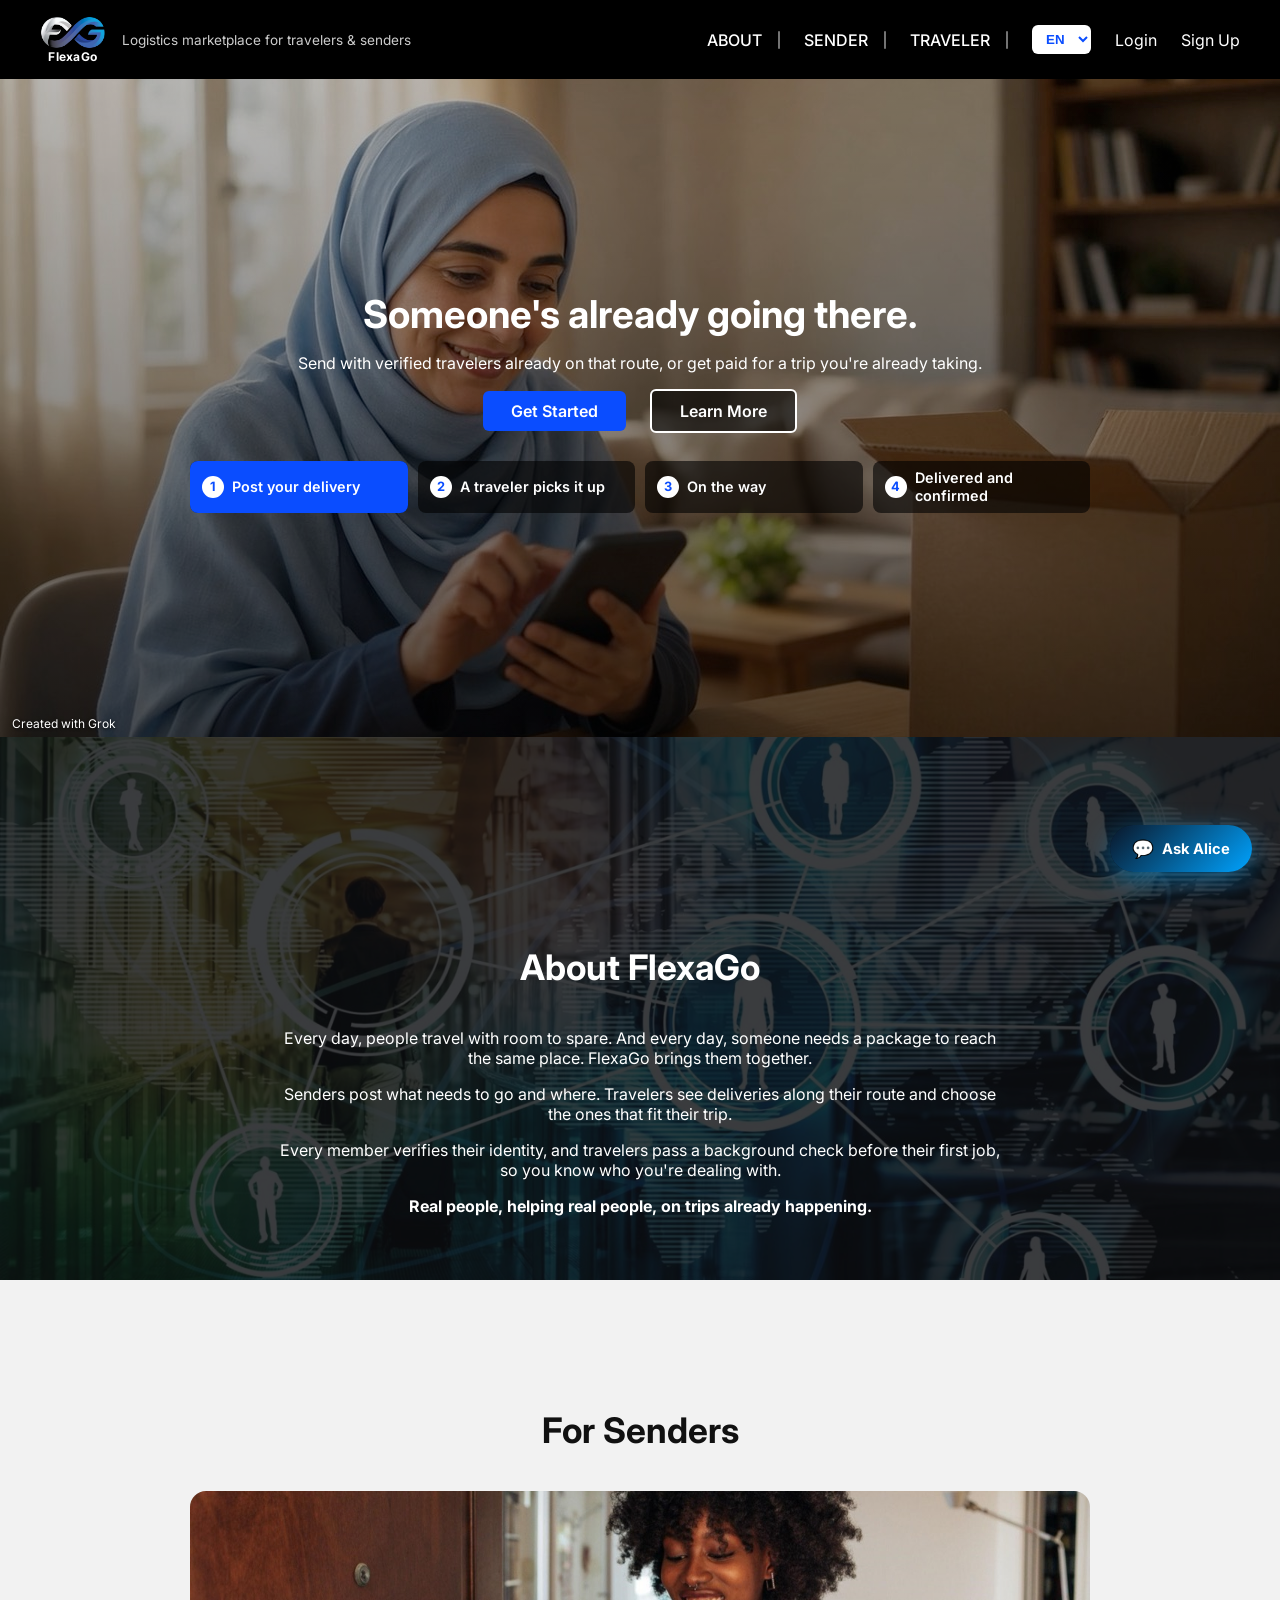
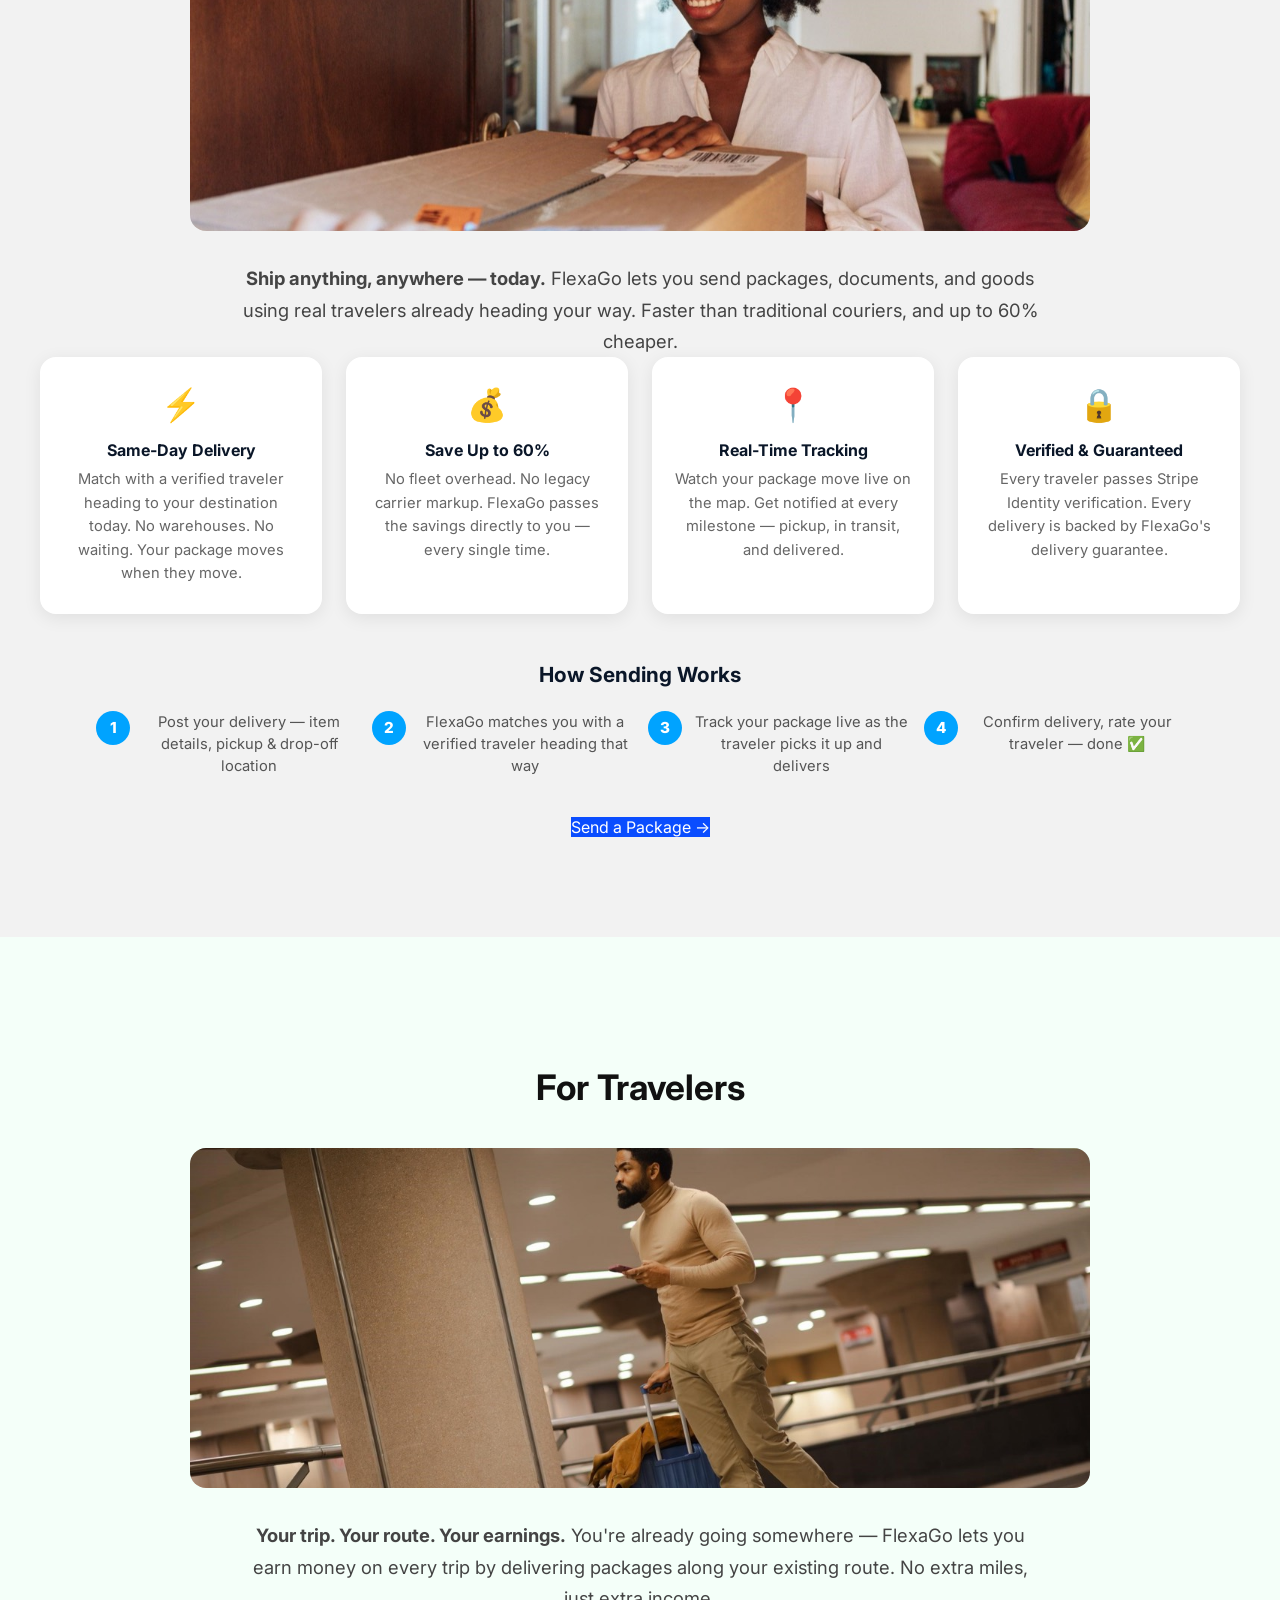
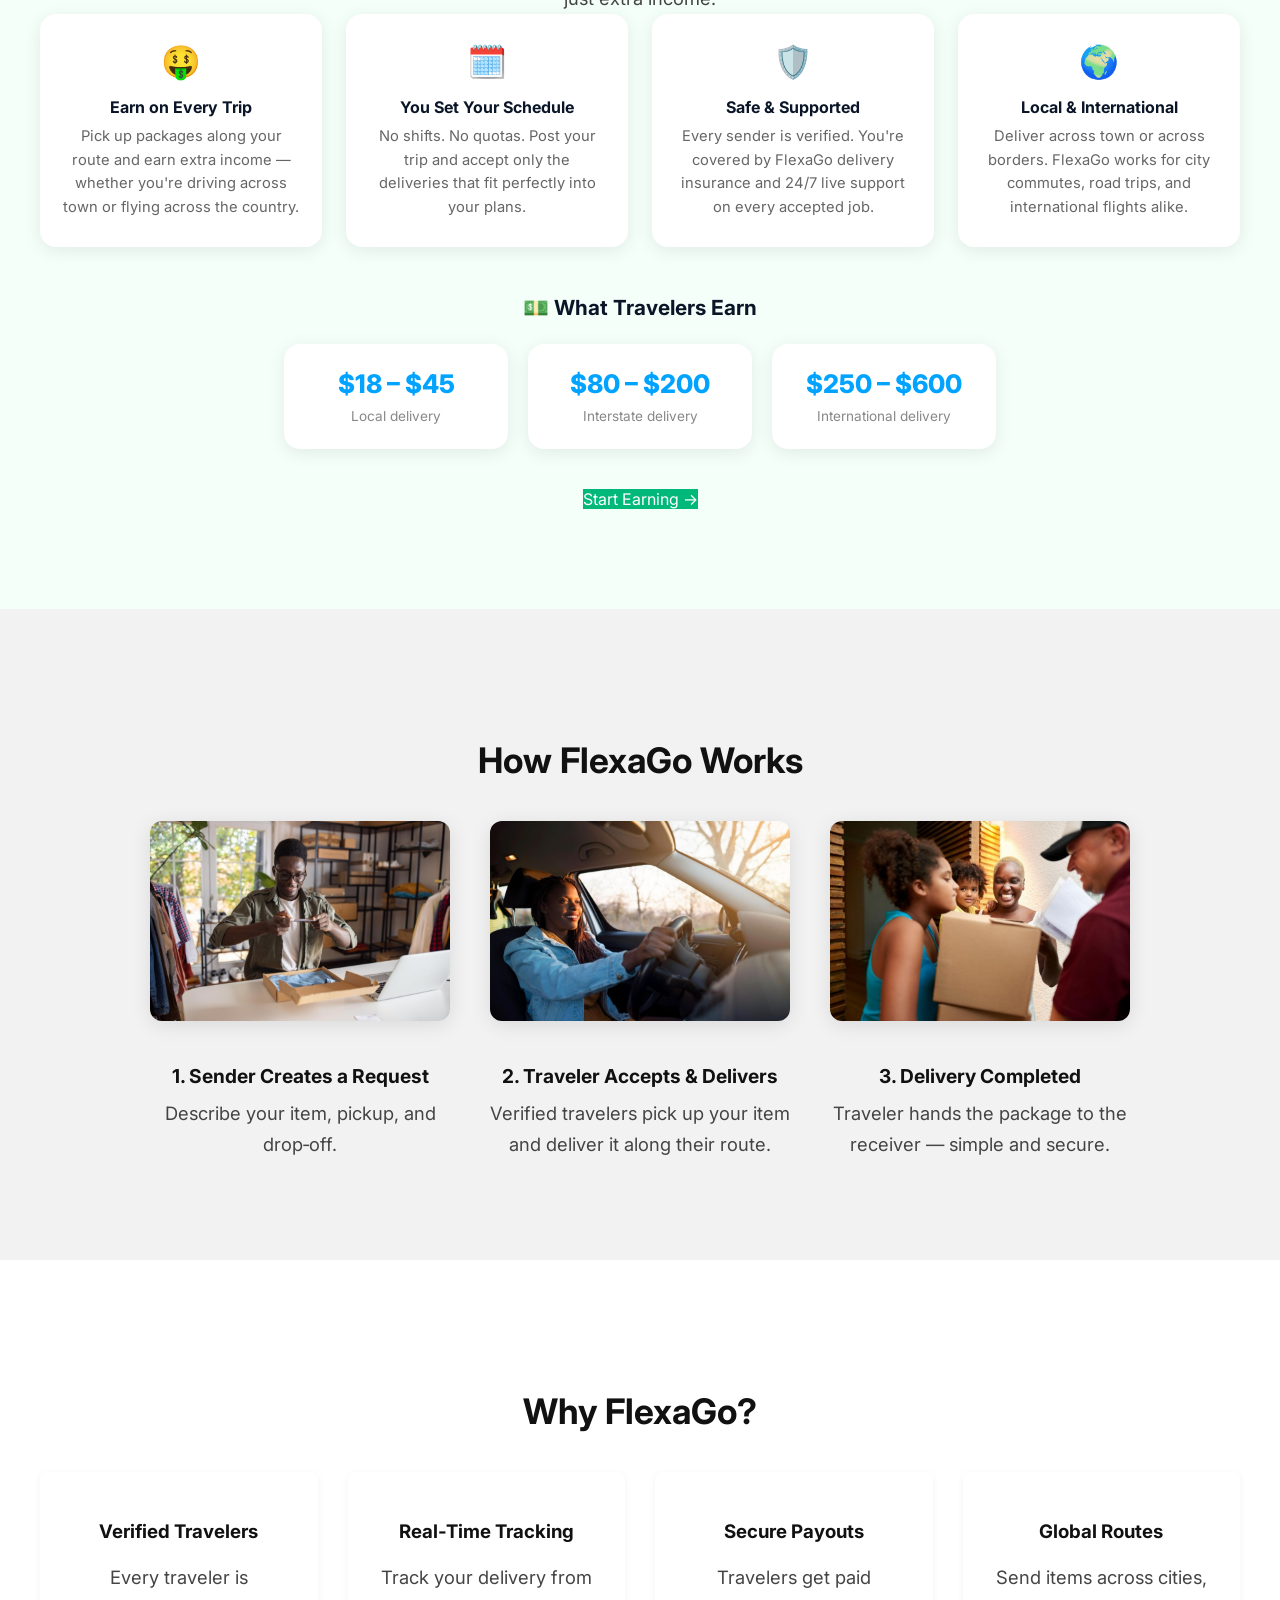
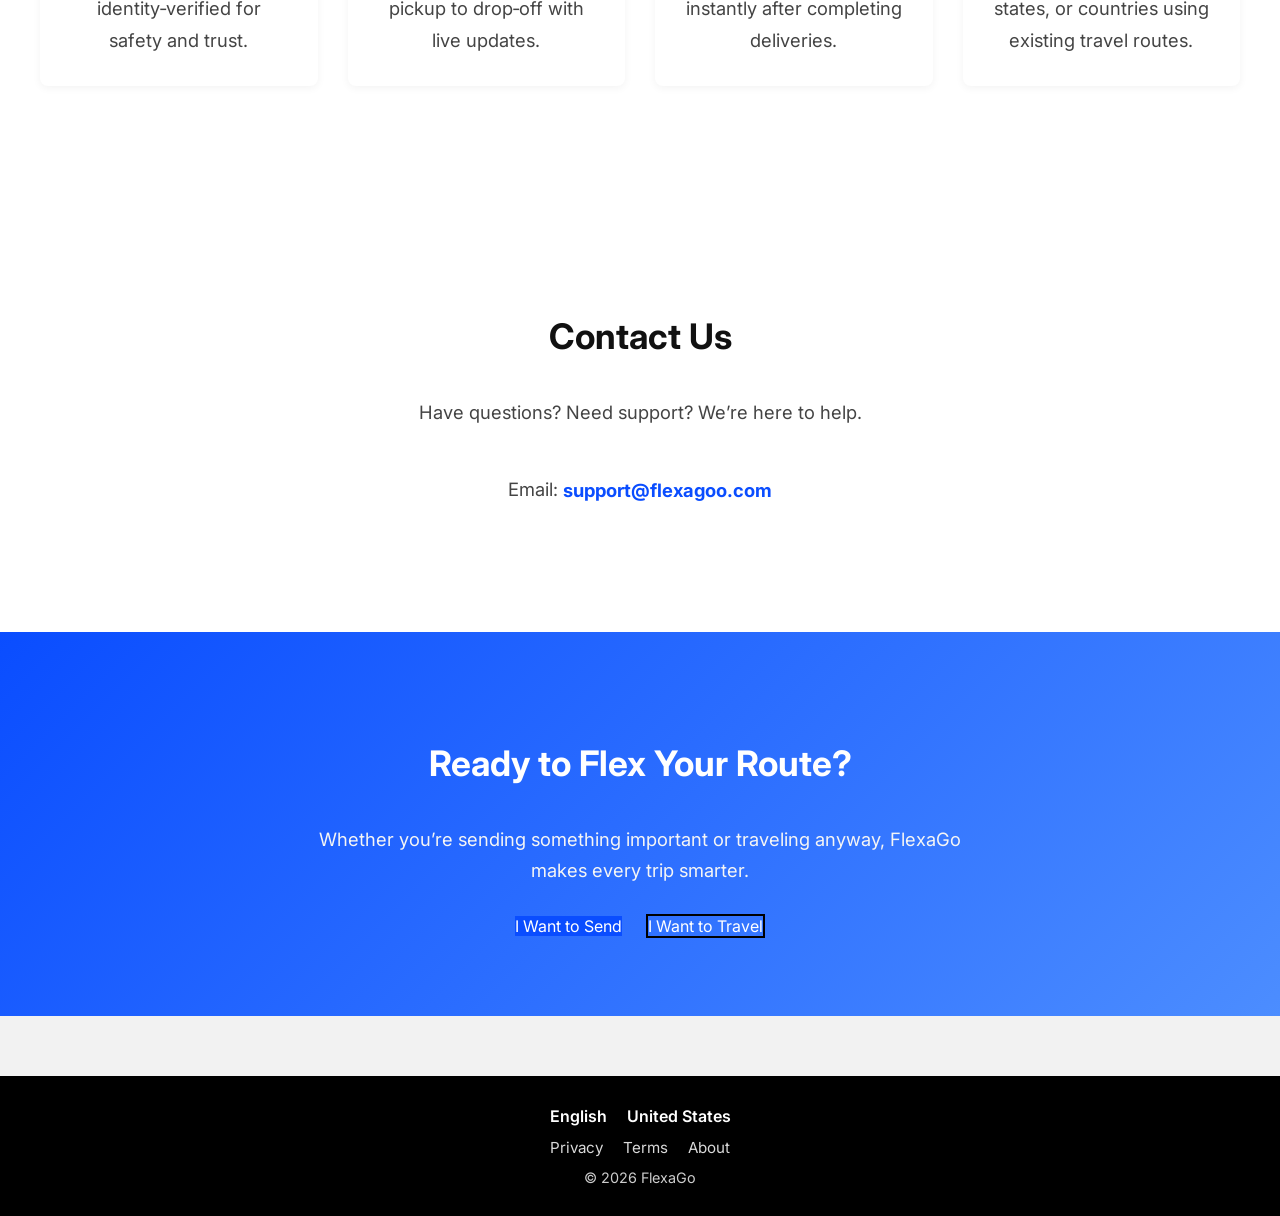
==== commit 46afc7fb: "Play diverse Grok clips in the homepage hero Replaces the four hero photos with six short muted clip" ====
--- a/index.html
+++ b/index.html
@@ -56,11 +56,14 @@
 <!-- ========================================================= -->
 <section class="hero hero-flow fade-in-up">
   <div class="hero-slides" aria-hidden="true">
-    <img src="img/people/hero-shop.jpg" alt="" fetchpriority="high">
-    <img src="img/people/hero-loading.jpg" alt="" loading="lazy">
-    <img src="img/people/hero-airport.jpg" alt="" loading="lazy">
-    <img src="img/people/section-sender.jpg" alt="" loading="lazy">
-  </div>
+    <video src="video/hero-sender.mp4" poster="video/hero-sender.jpg" data-step="0" style="object-position: 30% 30%" muted playsinline preload="auto"></video>
+    <video src="video/hero-shop.mp4" poster="video/hero-shop.jpg" data-step="0" style="object-position: 55% 30%" muted playsinline preload="none"></video>
+    <video src="video/hero-pickup.mp4" poster="video/hero-pickup.jpg" data-step="1" style="object-position: 20% 30%" muted playsinline preload="none"></video>
+    <video src="video/hero-drive.mp4" poster="video/hero-drive.jpg" data-step="2" style="object-position: 28% 30%" muted playsinline preload="none"></video>
+    <video src="video/hero-airport.mp4" poster="video/hero-airport.jpg" data-step="2" style="object-position: 62% 30%" muted playsinline preload="none"></video>
+    <video src="video/hero-door.mp4" poster="video/hero-door.jpg" data-step="3" style="object-position: 50% 30%" muted playsinline preload="none"></video>
+  </div>
+  <p class="hero-credit">Created with Grok</p>
   <div class="hero-content">
     <h1>Someone's already going there.</h1>
     <p>Send with verified travelers already on that route, or get paid for a trip you're already taking.</p>
@@ -70,7 +73,7 @@
       <a href="#features" class="btn-secondary">Learn More</a>
     </div>
 
-    <!-- One step per photo above, in the same order -->
+    <!-- Each clip above names its step with data-step -->
     <ol class="hero-steps">
       <li>Post your delivery</li>
       <li>A traveler picks it up</li>
@@ -693,6 +696,7 @@
 <!-- ========================================================= -->
 <!-- ALICE JS                                                  -->
 <!-- ========================================================= -->
+<script src="js/hero-clips.js"></script>
 <script src="js/alice.js"></script>
 <script src="js/site-i18n.js"></script>
 <script src="js/site-location.js"></script>
--- a/css/mobile-site.css
+++ b/css/mobile-site.css
@@ -3,34 +3,23 @@
 .flexago-logo-img { height: 34px !important; width: auto; display: block; }
 .flexago-wordmark { color: #fff; font-size: 12px; font-weight: 700; letter-spacing: .02em; }
 .hero-slides { position: absolute; inset: 0; z-index: 1; background: #0f1115; }
-.hero-slides img { position: absolute; inset: 0; width: 100%; height: 100%; object-fit: cover; object-position: center 25%; opacity: 0; animation: heroFade 24s infinite; }
-.hero-slides img:nth-child(1) { animation-delay: 0s; }
-.hero-slides img:nth-child(2) { animation-delay: 6s; }
-.hero-slides img:nth-child(3) { animation-delay: 12s; }
-.hero-slides img:nth-child(4) { animation-delay: 18s; }
+.hero-slides video { position: absolute; inset: 0; width: 100%; height: 100%; object-fit: cover; opacity: 0; transition: opacity 1s ease; }
+.hero-slides:not(.is-running) video:first-child, .hero-slides video.is-on { opacity: 1; }
 .hero-slides::after { content: ""; position: absolute; inset: 0; background: linear-gradient(180deg, rgba(0,0,0,.25), rgba(0,0,0,.6)); }
-@keyframes heroFade { 0% { opacity: 0; } 4% { opacity: 1; } 25% { opacity: 1; } 29% { opacity: 0; } 100% { opacity: 0; } }
+.hero-credit { position: absolute; left: 12px; bottom: 6px; z-index: 2; margin: 0; color: #fff; font-size: .75rem; text-shadow: 0 1px 3px rgba(0, 0, 0, .8); }
 
-/* Delivery steps under the hero buttons. Each lights up with its photo. */
+/* Delivery steps under the hero buttons. Each lights up with its clip. */
 .hero.hero-flow { height: auto; min-height: 70vh; padding-bottom: 28px; }
 .hero-steps { counter-reset: hero-step; display: flex; justify-content: center; gap: 10px; max-width: 900px; margin: 28px auto 0; padding: 0 16px; list-style: none; }
 .hero-steps li { counter-increment: hero-step; position: relative; isolation: isolate; flex: 1 1 0; display: flex; align-items: center; gap: 8px; min-width: 0; padding: 8px 12px; overflow: hidden; border-radius: 8px; background: rgba(0, 0, 0, .6); color: #fff; font-size: .9rem; font-weight: 600; line-height: 1.25; text-align: left; }
 .hero-steps li::before { content: counter(hero-step); flex: none; position: relative; z-index: 1; width: 22px; height: 22px; border-radius: 50%; background: #fff; color: #0a4dff; font-size: .8rem; font-weight: 700; line-height: 22px; text-align: center; }
-.hero-steps li::after { content: ""; position: absolute; inset: 0; z-index: -1; background: #0a4dff; opacity: 0; animation: heroFade 24s infinite; }
-.hero-steps li:nth-child(2)::after { animation-delay: 6s; }
-.hero-steps li:nth-child(3)::after { animation-delay: 12s; }
-.hero-steps li:nth-child(4)::after { animation-delay: 18s; }
+.hero-steps li::after { content: ""; position: absolute; inset: 0; z-index: -1; background: #0a4dff; opacity: 0; transition: opacity .6s ease; }
+.hero-steps li.is-on::after { opacity: 1; }
 
 /* The About story has several short paragraphs, so the section grows to fit. */
 .hero.about-section { height: auto; min-height: 430px; padding-bottom: 48px; background-color: #0f1115; }
 .about-section .hero-content p { max-width: 720px; margin-left: auto; margin-right: auto; }
 .about-section .hero-content p + p { margin-top: 14px; }
-
-@media (prefers-reduced-motion: reduce) {
-  .hero-slides img { animation: none; }
-  .hero-slides img:first-child { opacity: 1; }
-  .hero-steps li::after { animation: none; }
-}
 
 .contact-email { display: inline-flex; align-items: center; min-height: 44px; color: #0a4dff; font-weight: 700; }
 
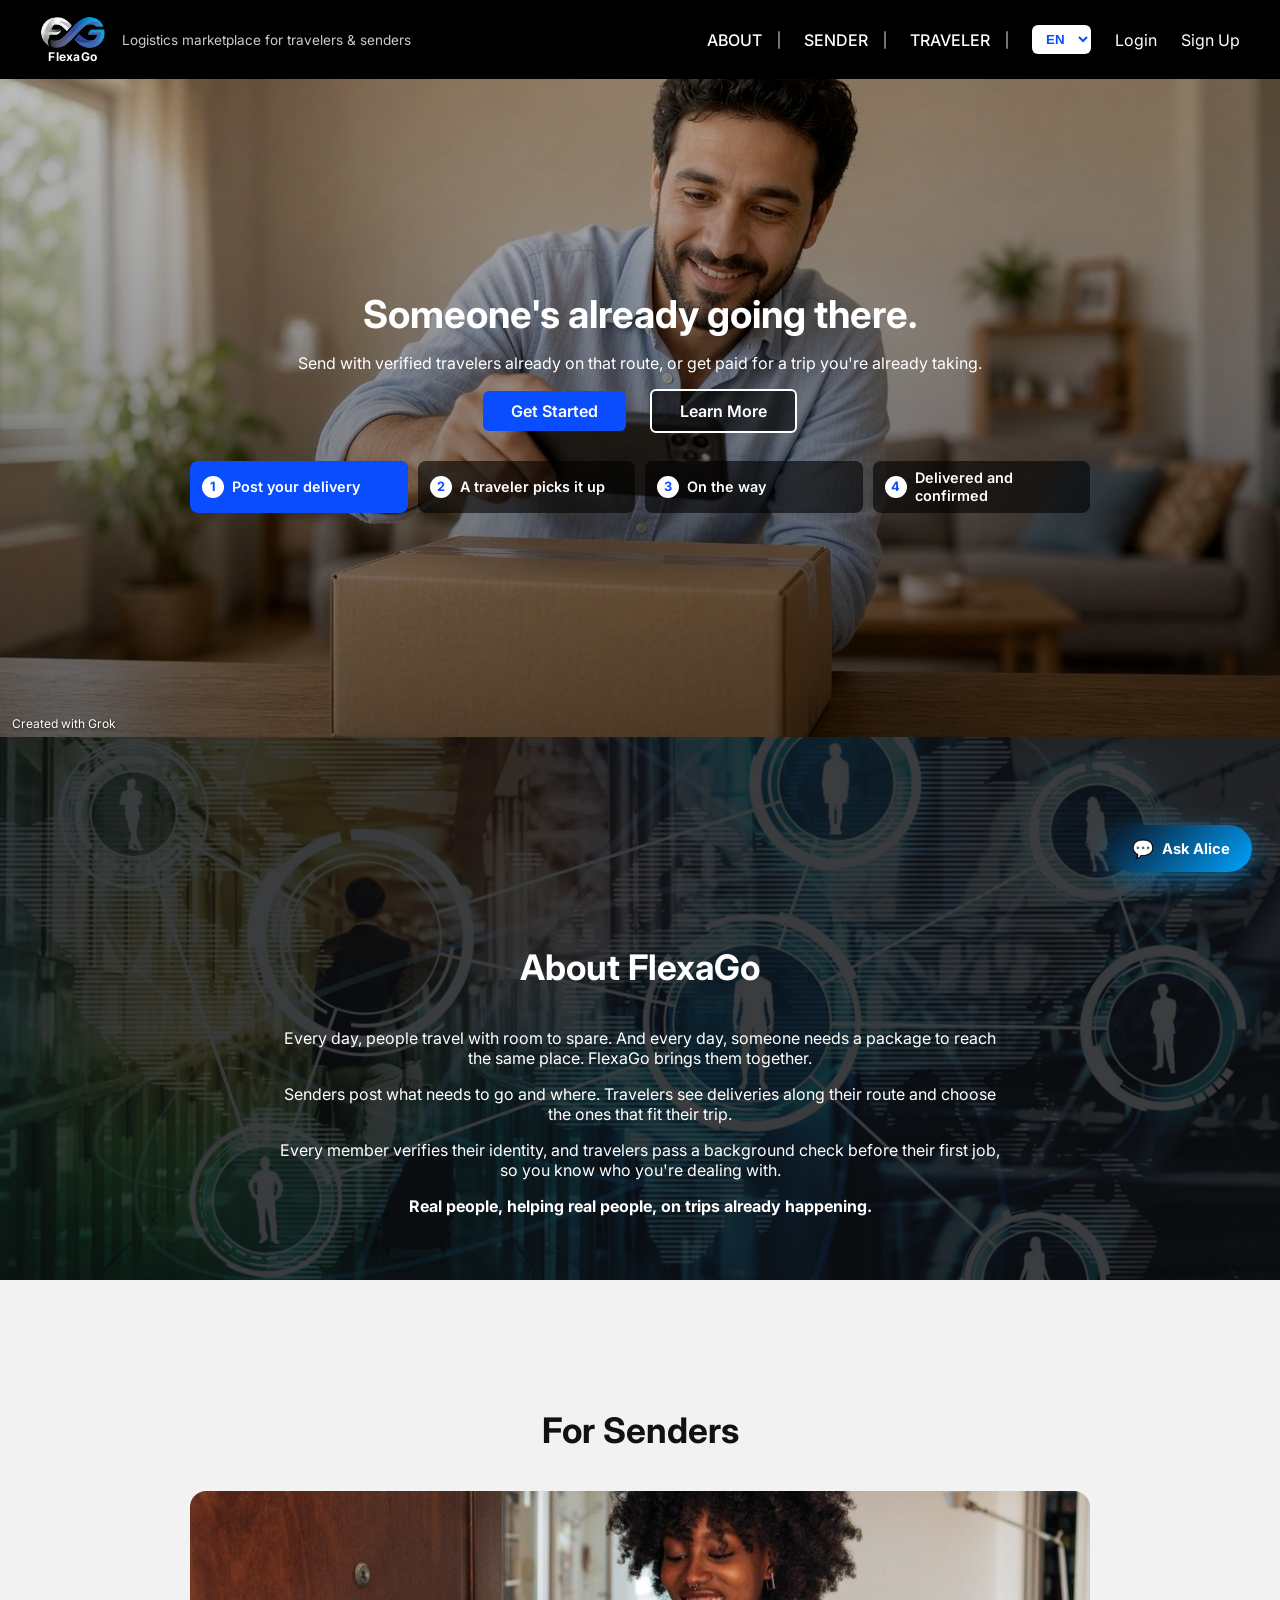
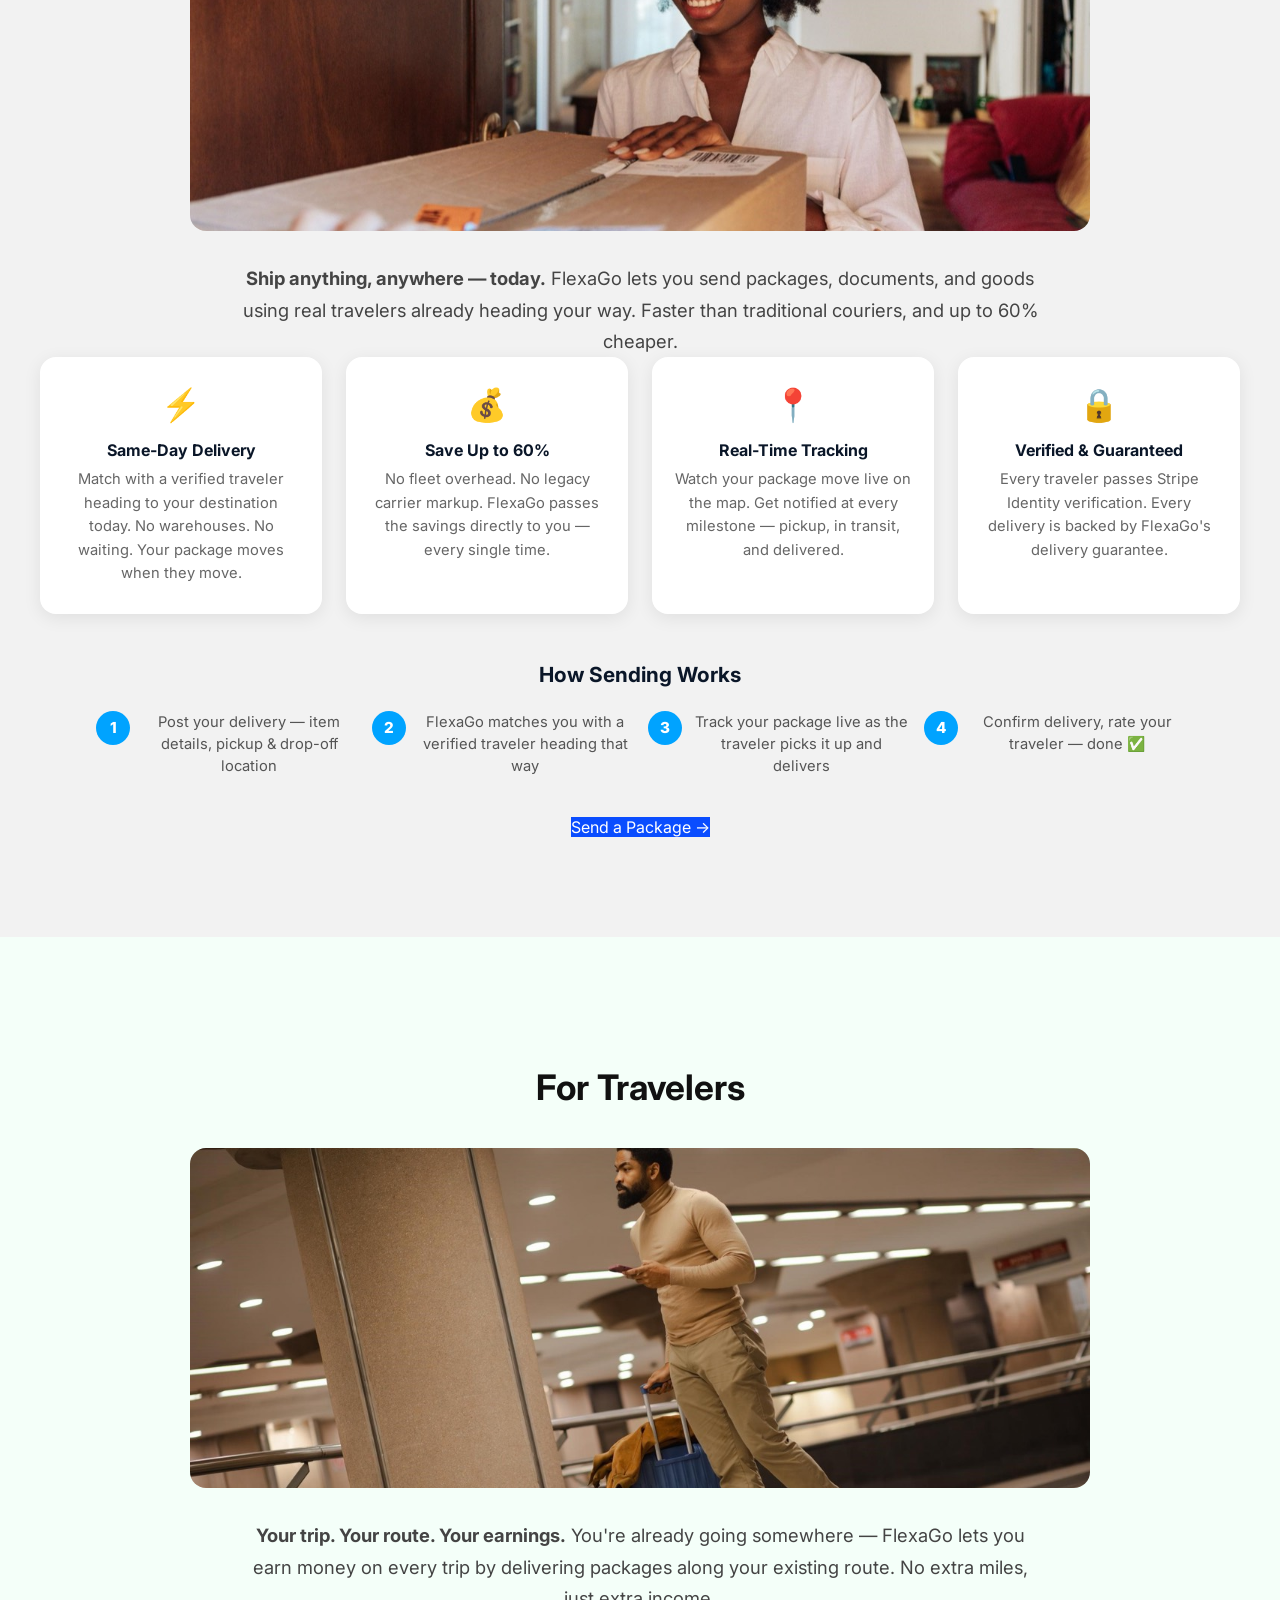
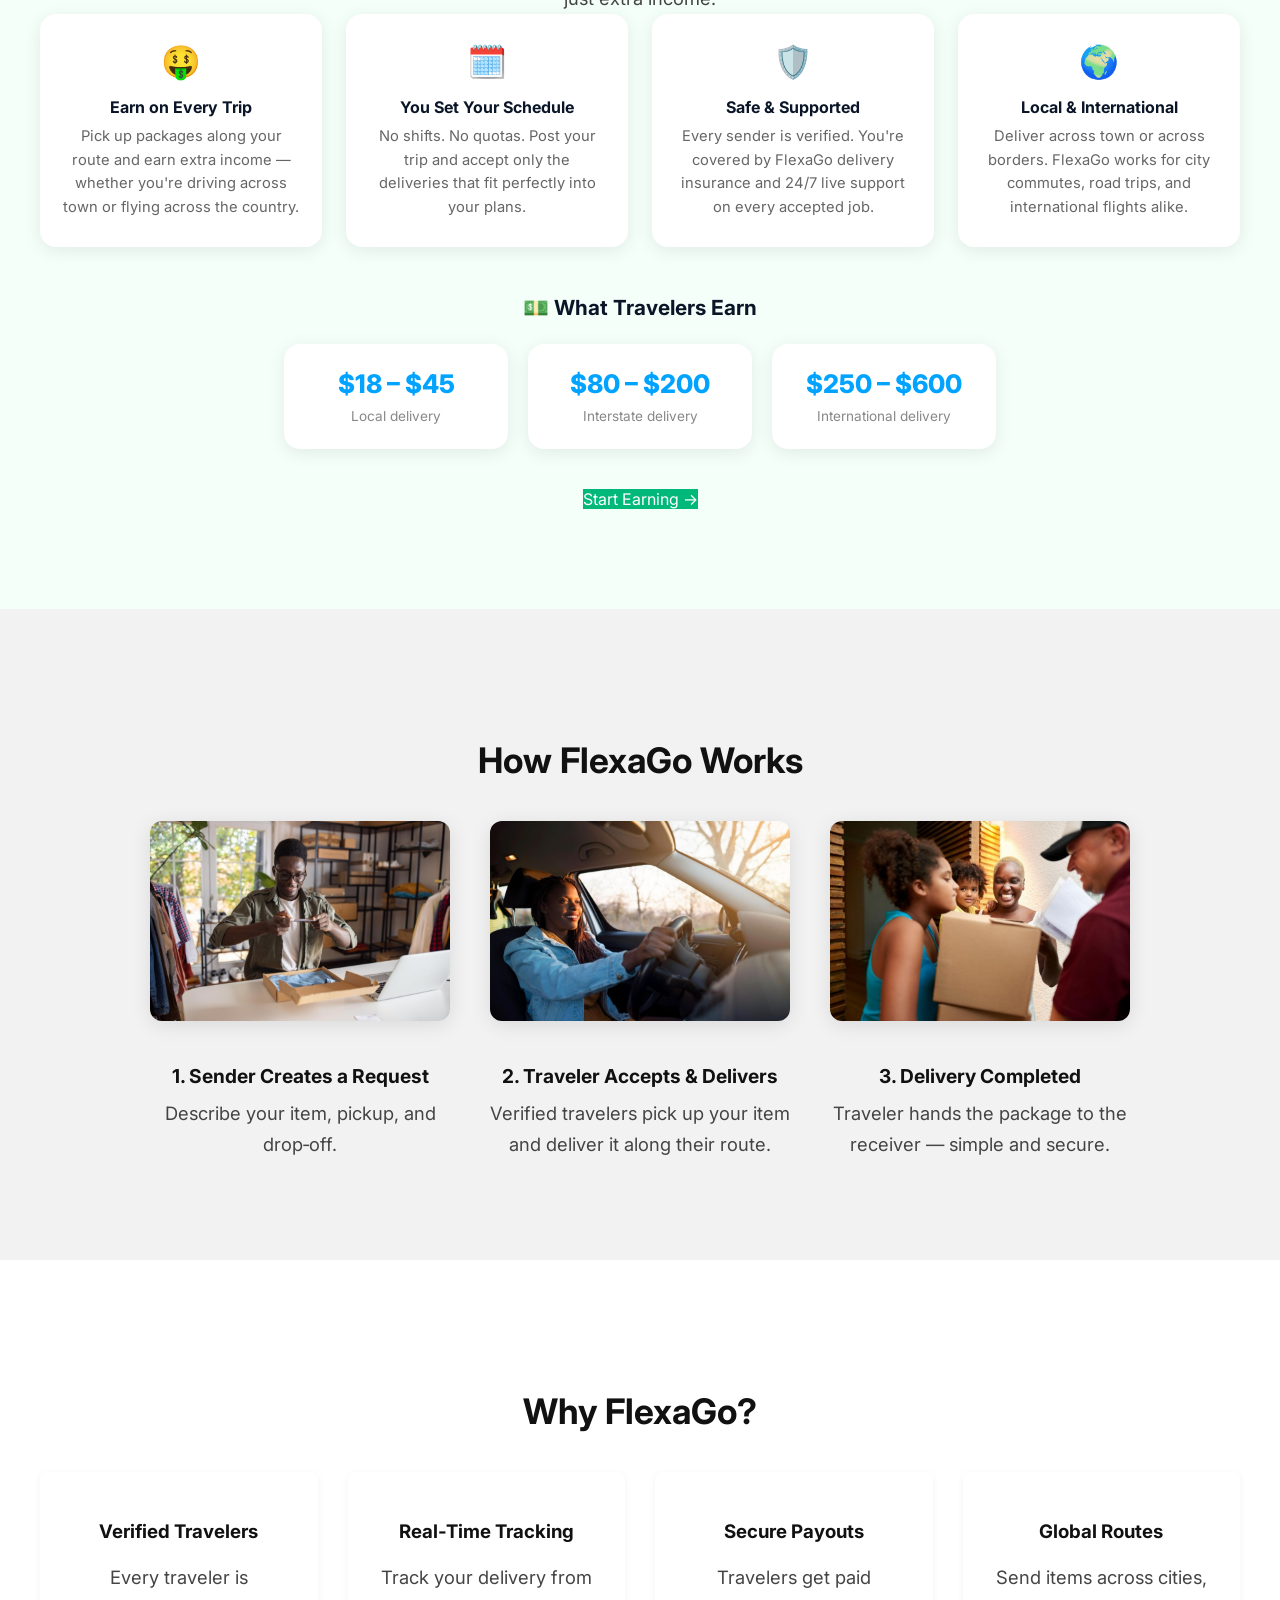
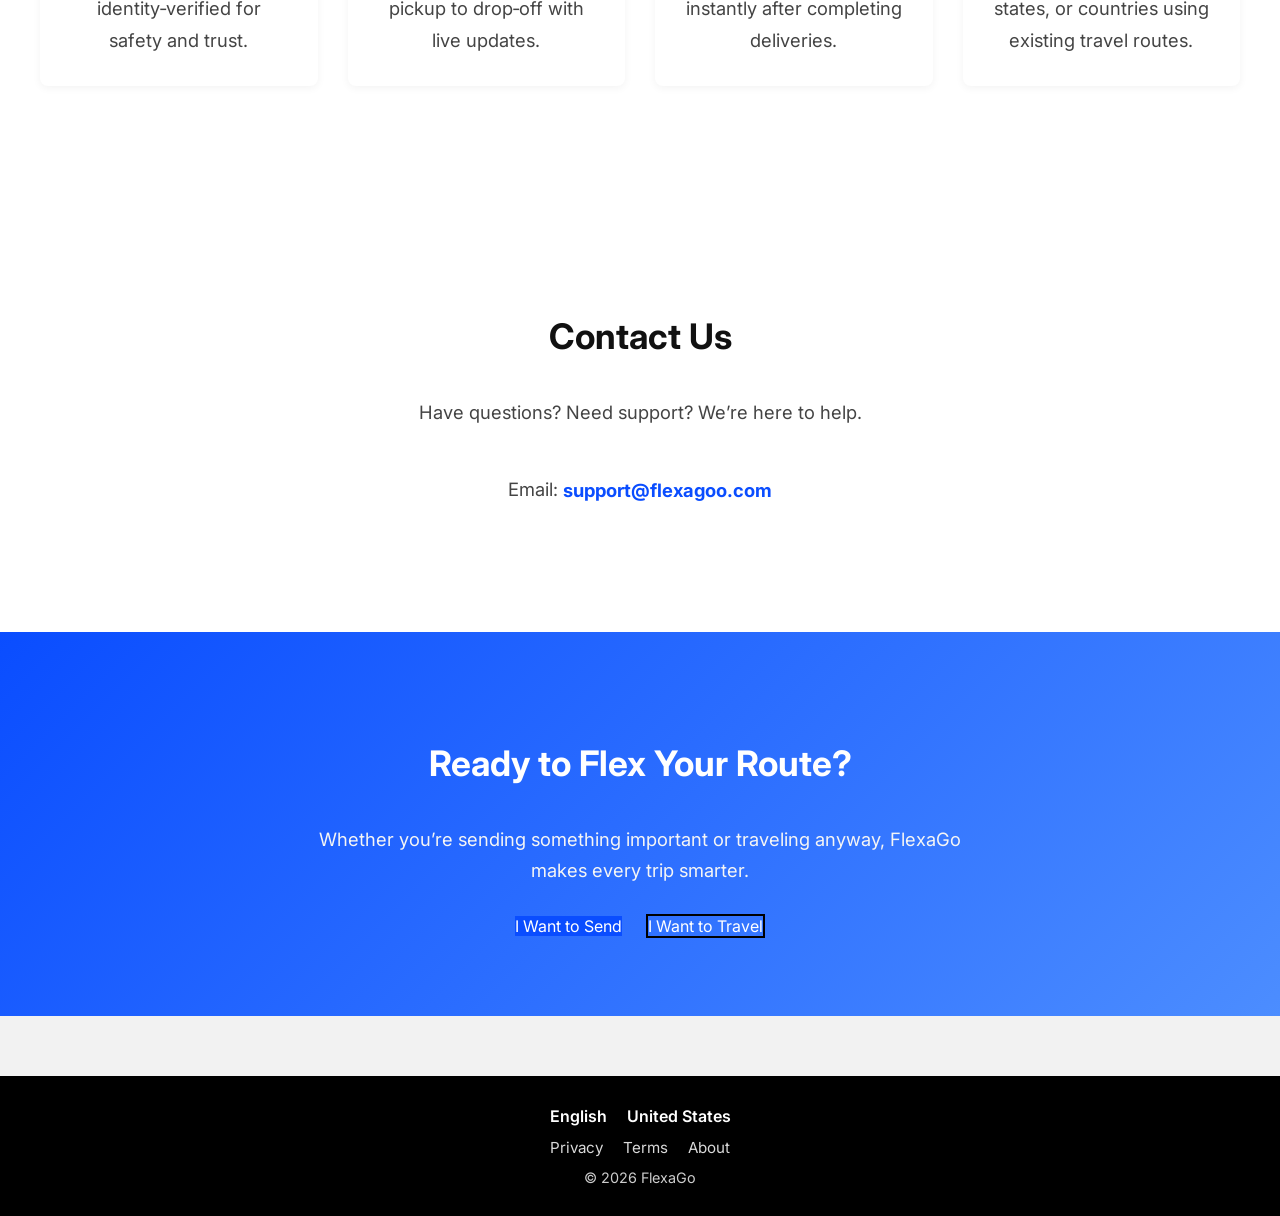
==== commit d184f632: "Open the hero with a man photographing the package The first slide now matches "Post your delivery"." ====
--- a/index.html
+++ b/index.html
@@ -56,7 +56,7 @@
 <!-- ========================================================= -->
 <section class="hero hero-flow fade-in-up">
   <div class="hero-slides" aria-hidden="true">
-    <video src="video/hero-sender.mp4" poster="video/hero-sender.jpg" data-step="0" style="object-position: 30% 30%" muted playsinline preload="auto"></video>
+    <video src="video/hero-photo.mp4" poster="video/hero-photo.jpg" data-step="0" style="object-position: 52% 30%" muted playsinline preload="auto"></video>
     <video src="video/hero-shop.mp4" poster="video/hero-shop.jpg" data-step="0" style="object-position: 55% 30%" muted playsinline preload="none"></video>
     <video src="video/hero-pickup.mp4" poster="video/hero-pickup.jpg" data-step="1" style="object-position: 20% 30%" muted playsinline preload="none"></video>
     <video src="video/hero-drive.mp4" poster="video/hero-drive.jpg" data-step="2" style="object-position: 28% 30%" muted playsinline preload="none"></video>
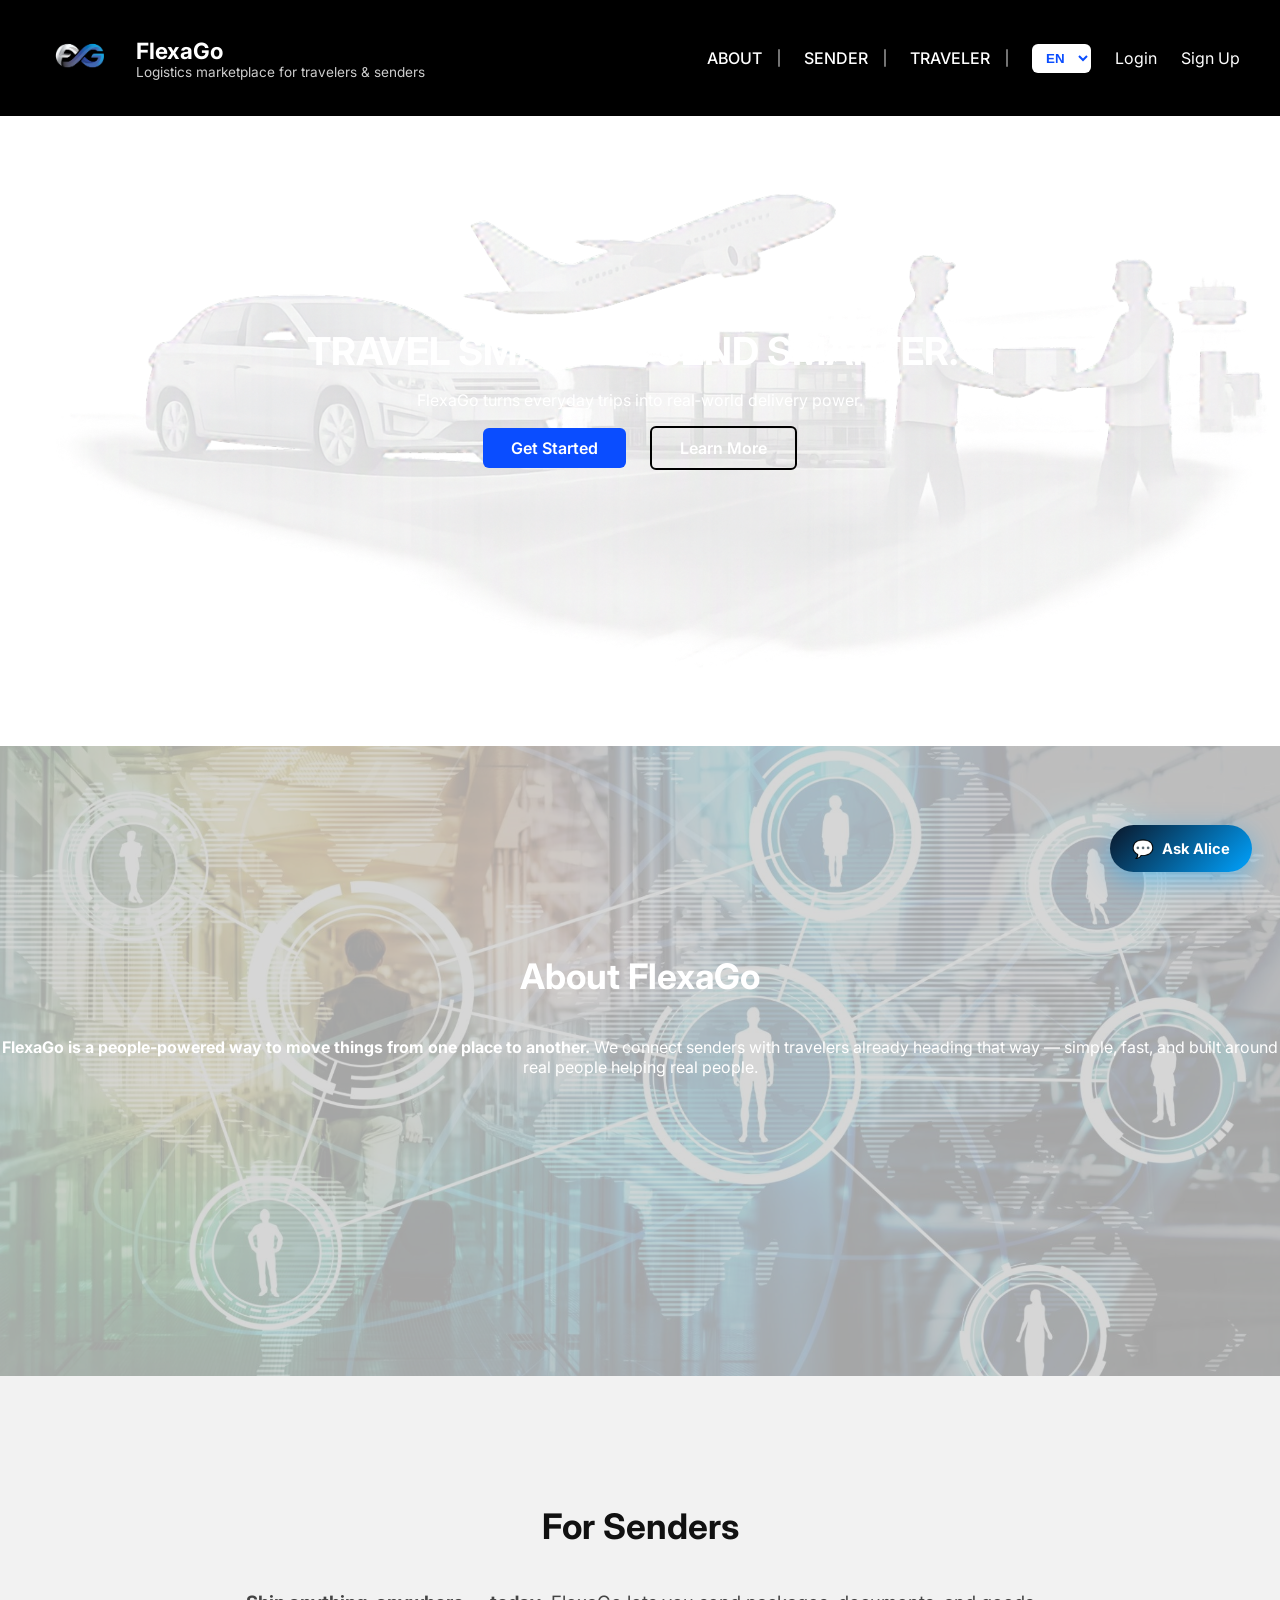
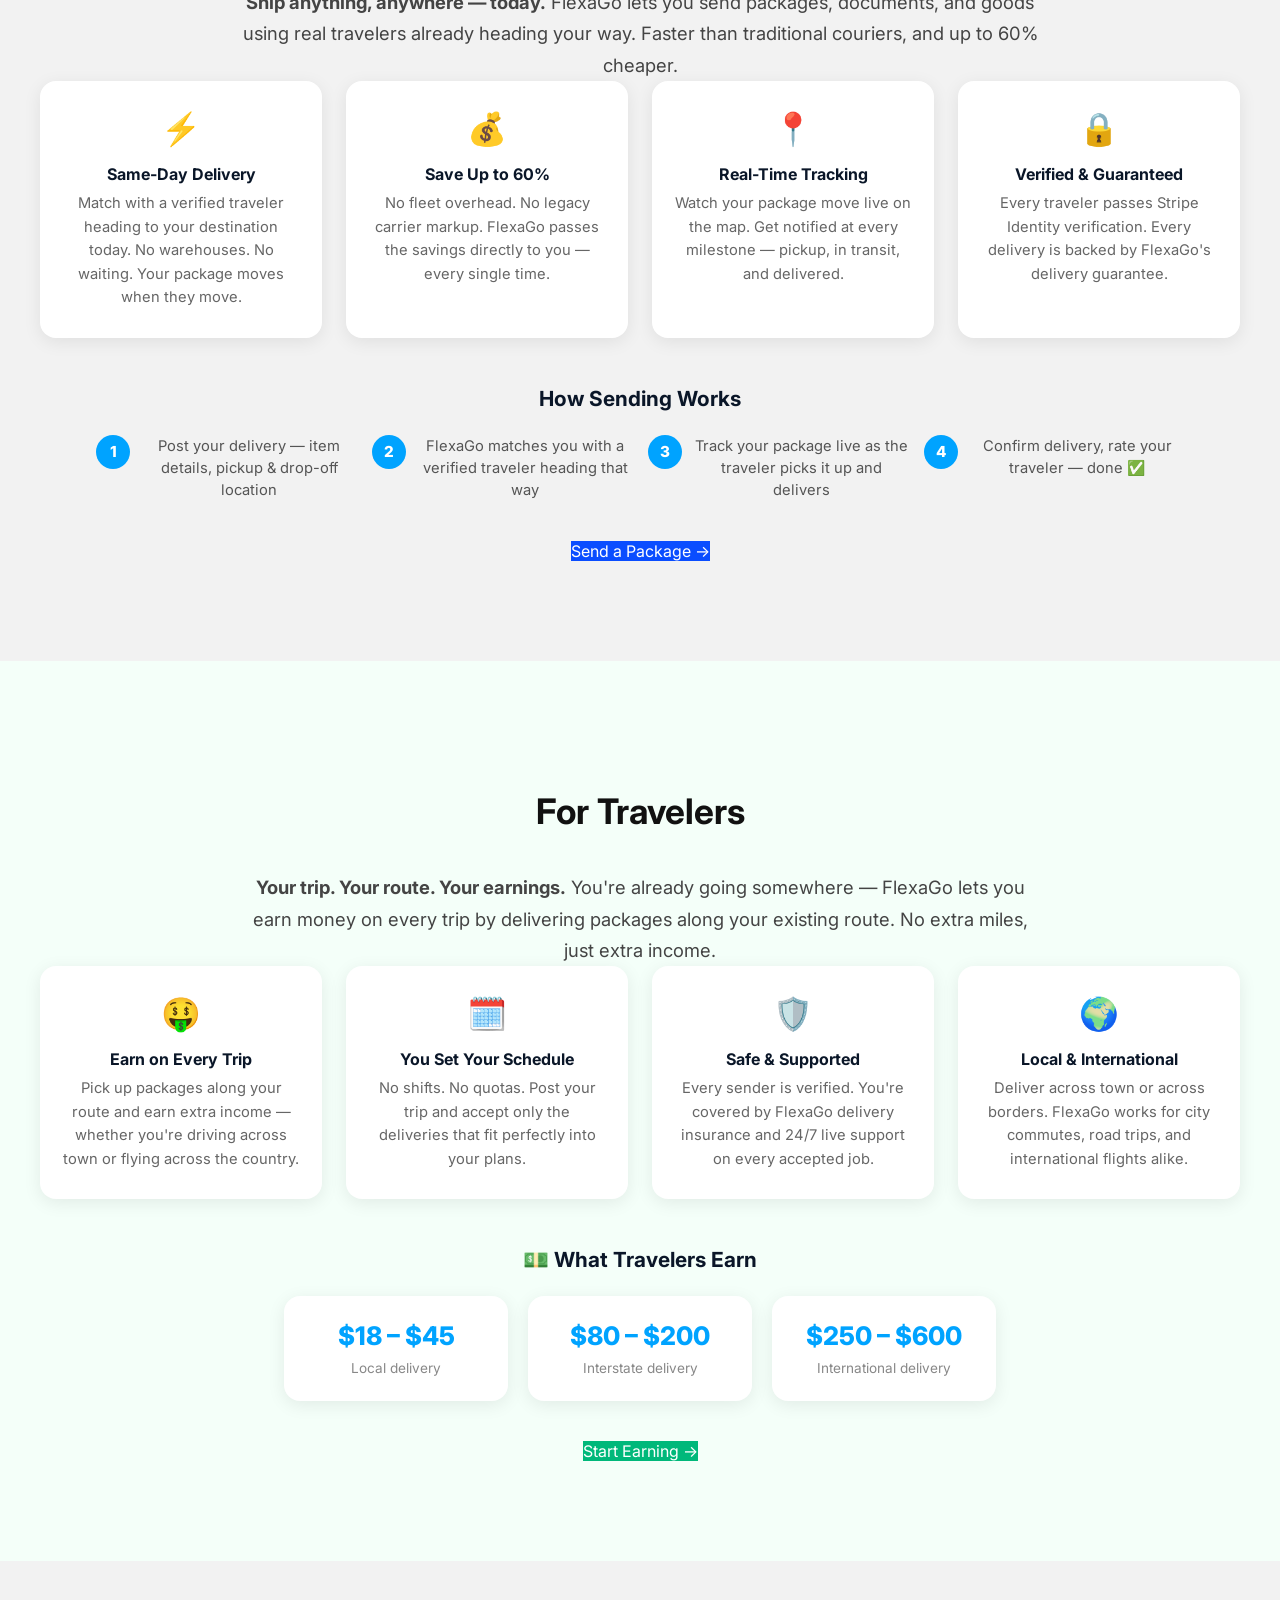
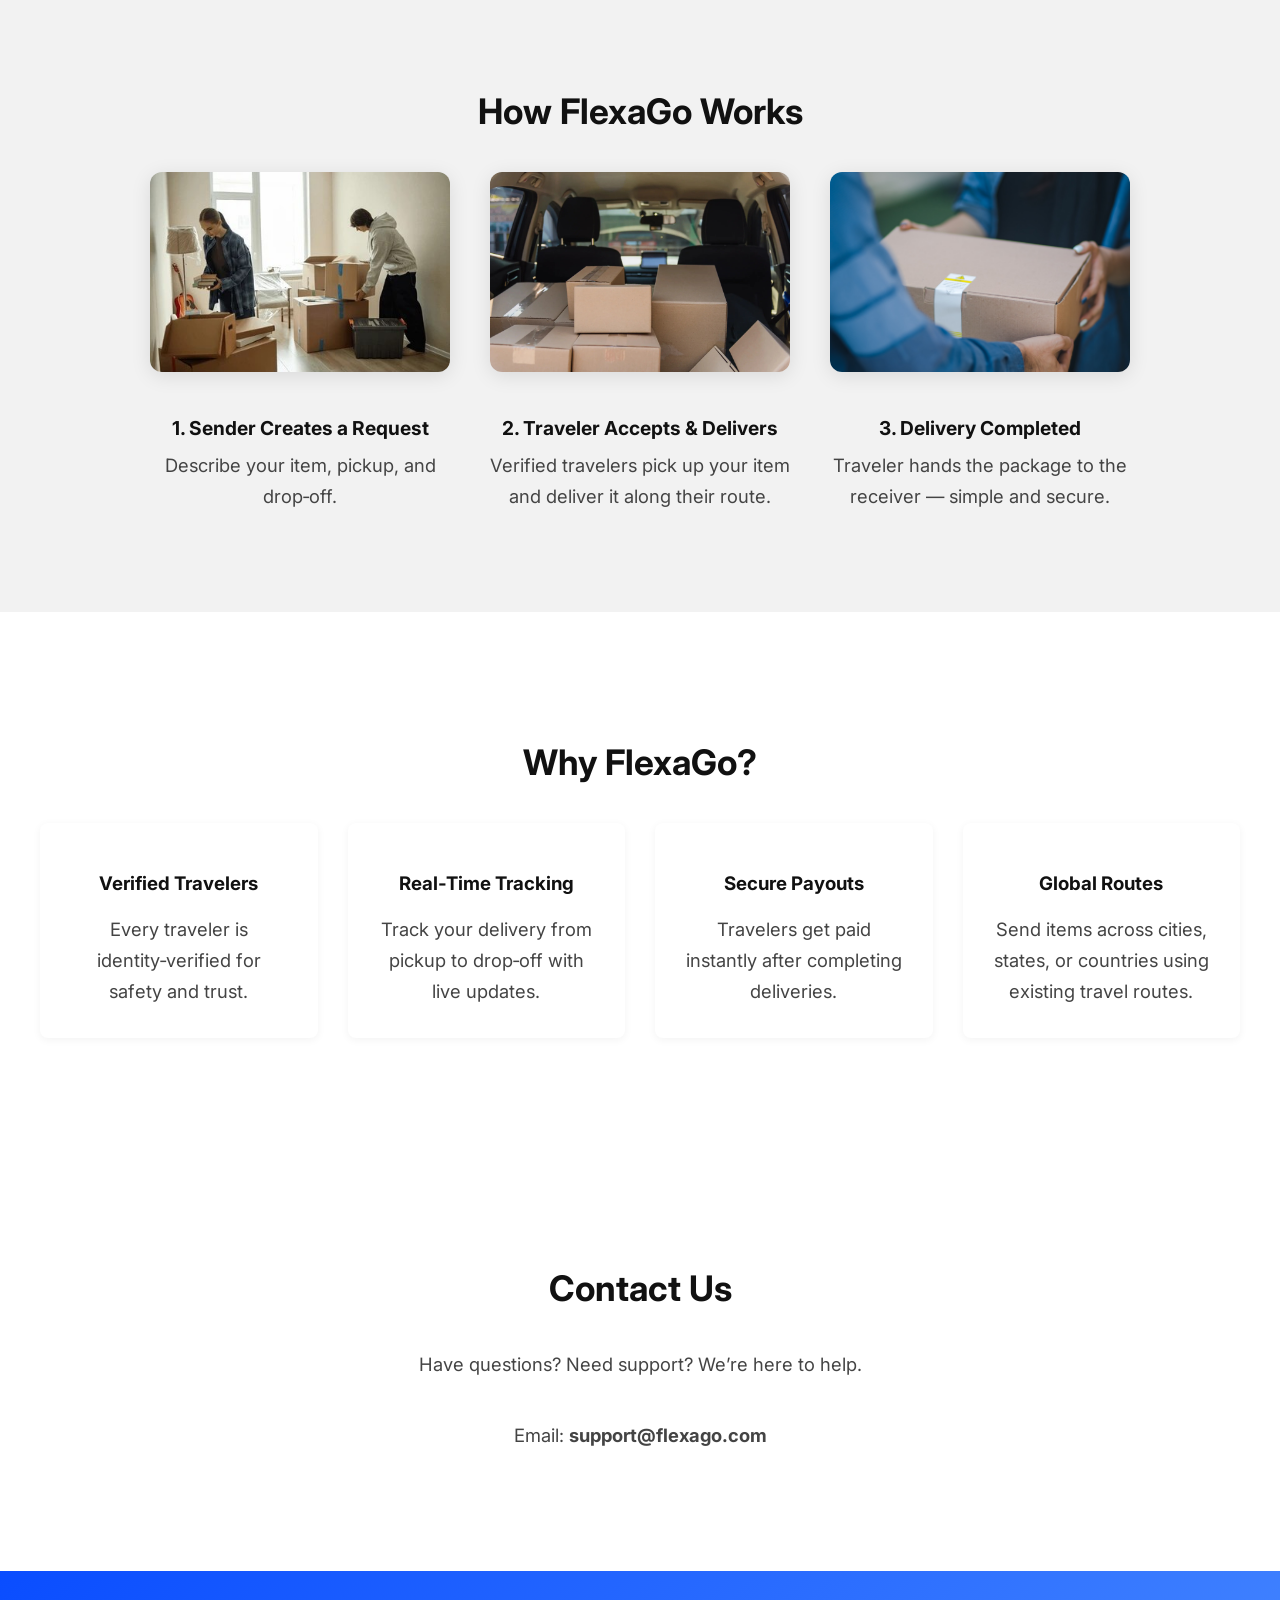
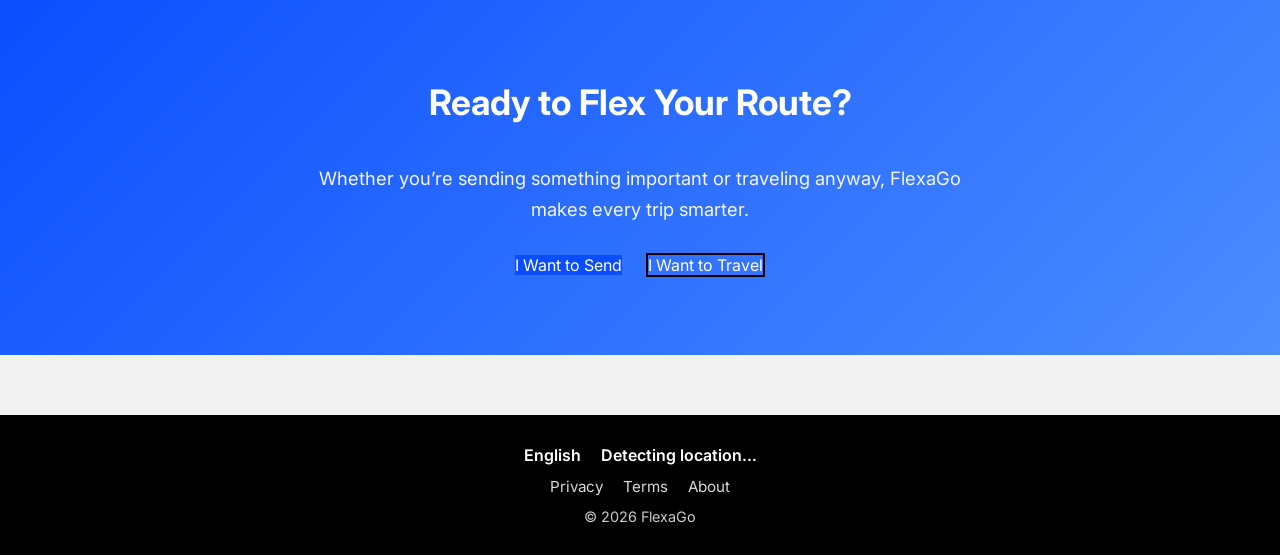
==== commit 8ba48960: "Use the new logo for the site icon and Google The favicon was still the old green and red logo. Adds" ====
--- a/index.html
+++ b/index.html
@@ -5,13 +5,13 @@
   <title>FlexaGo – Ship Smarter. Travel Smarter.</title>
   <meta name="viewport" content="width=device-width, initial-scale=1" />
    
-  <link rel="icon" type="image/png" href="img/favicon.png">
-  <link rel="apple-touch-icon" href="img/favicon.png">
+  <link rel="icon" type="image/png" sizes="512x512" href="img/favicon.png">
+  <link rel="apple-touch-icon" href="img/apple-touch-icon.png">
+  <script type="application/ld+json">{"@context": "https://schema.org", "@type": "Organization", "name": "FlexaGo", "url": "https://www.flexagoo.com/", "logo": "https://www.flexagoo.com/img/favicon.png"}</script>
   <link rel="stylesheet" href="css/style.css" />
   <link rel="preconnect" href="https://fonts.googleapis.com">
   <link rel="preconnect" href="https://fonts.gstatic.com" crossorigin>
   <link href="https://fonts.googleapis.com/css2?family=Inter:wght@300;400;600;700&display=swap" rel="stylesheet">
-  <link rel="stylesheet" href="css/mobile-site.css" />
 </head>
 
 <body>
@@ -22,11 +22,11 @@
 <header class="top-nav">
   <div class="top-nav-left">
     <div class="flexago-logo">
-      <img src="img/flexago-logo-new.png" alt="FlexaGo logo" class="flexago-logo-img">
-      <span class="flexago-wordmark">FlexaGo</span>
+      <img src="img/flexago-logo.JPG" alt="Flexago Logo" class="flexago-logo-img">
     </div>
 
     <div class="top-nav-title">
+      <div class="top-nav-title-main">FlexaGo</div>
       <div class="top-nav-title-sub">Logistics marketplace for travelers & senders</div>
     </div>
   </div>
@@ -46,40 +46,24 @@
       <option value="pt">PT</option>
     </select>
 
-    <a class="login-btn" href="https://app.flexagoo.com/login">Login</a>
-    <a class="signup-btn" href="https://app.flexagoo.com/signup">Sign Up</a>
+    <a class="login-btn" href="https://app.flexagoo.com/login.html">Login</a>
+    <a class="signup-btn" href="https://app.flexagoo.com/signup.html">Sign Up</a>
   </div>
 </header>
 
 <!-- ========================================================= -->
 <!-- HERO SECTION  Change home page welcome note here                                       -->
 <!-- ========================================================= -->
-<section class="hero hero-flow fade-in-up">
-  <div class="hero-slides" aria-hidden="true">
-    <video src="video/hero-photo.mp4" poster="video/hero-photo.jpg" data-step="0" style="object-position: 52% 30%" muted playsinline preload="auto"></video>
-    <video src="video/hero-shop.mp4" poster="video/hero-shop.jpg" data-step="0" style="object-position: 55% 30%" muted playsinline preload="none"></video>
-    <video src="video/hero-pickup.mp4" poster="video/hero-pickup.jpg" data-step="1" style="object-position: 20% 30%" muted playsinline preload="none"></video>
-    <video src="video/hero-drive.mp4" poster="video/hero-drive.jpg" data-step="2" style="object-position: 28% 30%" muted playsinline preload="none"></video>
-    <video src="video/hero-airport.mp4" poster="video/hero-airport.jpg" data-step="2" style="object-position: 62% 30%" muted playsinline preload="none"></video>
-    <video src="video/hero-door.mp4" poster="video/hero-door.jpg" data-step="3" style="object-position: 50% 30%" muted playsinline preload="none"></video>
-  </div>
-  <p class="hero-credit">Created with Grok</p>
+<section class="hero fade-in-up">
+  <img src="img/flexago-watermark.png" alt="FlexaGo Watermark" class="hero-watermark-preload">
   <div class="hero-content">
-    <h1>Someone's already going there.</h1>
-    <p>Send with verified travelers already on that route, or get paid for a trip you're already taking.</p>
+    <h1> TRAVEL SMARTER. SEND SMARTER. .</h1>
+    <p>FlexaGo turns everyday trips into real‑world delivery power.</p>
 
     <div class="hero-buttons">
       <a href="#how" class="btn-primary">Get Started</a>
       <a href="#features" class="btn-secondary">Learn More</a>
     </div>
-
-    <!-- Each clip above names its step with data-step -->
-    <ol class="hero-steps">
-      <li>Post your delivery</li>
-      <li>A traveler picks it up</li>
-      <li>On the way</li>
-      <li>Delivered and confirmed</li>
-    </ol>
   </div>
 
 </section>
@@ -87,14 +71,14 @@
 <!-- ABOUT SECTION                                             -->
 <!-- ========================================================= -->
 <section id="about" class="hero about-section fade-in-up">
-  <img src="img/people/about-network.jpg" class="hero-watermark-preload" alt="" loading="lazy">
+  <img src="img/FlexaGo ecosystem.png" class="hero-watermark-preload">
 
   <div class="hero-content">
     <h2 class="section-title">About FlexaGo</h2>
-    <p>Every day, people travel with room to spare. And every day, someone needs a package to reach the same place. FlexaGo brings them together.</p>
-    <p>Senders post what needs to go and where. Travelers see deliveries along their route and choose the ones that fit their trip.</p>
-    <p>Every member verifies their identity, and travelers pass a background check before their first job, so you know who you're dealing with.</p>
-    <p><strong>Real people, helping real people, on trips already happening.</strong></p>
+    <p>
+      <strong>FlexaGo is a people‑powered way to move things from one place to another.</strong>
+      We connect senders with travelers already heading that way — simple, fast, and built around real people helping real people.
+    </p>
   </div>
 </section>
 <!-- ========================================================= -->
@@ -102,7 +86,6 @@
 <!-- ========================================================= -->
 <section id="sender-section" class="section fade-in-up">
   <h2 class="section-title">For Senders</h2>
-  <img src="img/people/section-sender.jpg" class="section-photo" alt="Customer receiving a package at home" loading="lazy">
   <p class="section-intro">
     <strong>Ship anything, anywhere — today.</strong>
     FlexaGo lets you send packages, documents, and goods using real travelers
@@ -159,7 +142,7 @@
   </div>
 
   <div class="section-cta">
-    <a href="https://app.flexagoo.com/signup" class="btn-primary">Send a Package →</a>
+    <a href="https://app.flexagoo.com/signup.html" class="btn-primary">Send a Package →</a>
   </div>
 </section>
 
@@ -168,7 +151,6 @@
 <!-- ========================================================= -->
 <section id="traveler-section" class="section fade-in-up traveler-section">
   <h2 class="section-title">For Travelers</h2>
-  <img src="img/people/section-traveler.jpg" class="section-photo" alt="Traveler walking through an airport with a suitcase" loading="lazy">
   <p class="section-intro">
     <strong>Your trip. Your route. Your earnings.</strong>
     You're already going somewhere — FlexaGo lets you earn money on every
@@ -221,7 +203,7 @@
   </div>
 
   <div class="section-cta">
-    <a href="https://app.flexagoo.com/signup" class="btn-primary traveler-btn">Start Earning →</a>
+    <a href="https://app.flexagoo.com/signup.html" class="btn-primary traveler-btn">Start Earning →</a>
   </div>
 </section>
 
@@ -233,19 +215,19 @@
 
   <div class="steps">
     <div class="step">
-      <img src="img/people/step-send.jpg" class="step-img" alt="Sender preparing a package" loading="lazy">
+      <img src="img/flexago-step1.JPG" class="step-img" alt="Sender with package">
       <h3>1. Sender Creates a Request</h3>
       <p>Describe your item, pickup, and drop‑off.</p>
     </div>
 
     <div class="step">
-      <img src="img/people/step-drive.jpg" class="step-img" alt="Traveler driving" loading="lazy">
+      <img src="img/flexago-step2.jpg" class="step-img" alt="Traveler driving">
       <h3>2. Traveler Accepts & Delivers</h3>
       <p>Verified travelers pick up your item and deliver it along their route.</p>
     </div>
 
     <div class="step">
-      <img src="img/people/step-handoff.jpg" class="step-img" alt="Family receiving a package" loading="lazy">
+      <img src="img/flexago-step3.JPG" class="step-img" alt="Delivery handoff">
       <h3>3. Delivery Completed</h3>
       <p>Traveler hands the package to the receiver — simple and secure.</p>
     </div>
@@ -285,7 +267,7 @@
   <h2 class="section-title">Contact Us</h2>
   <p class="contact-text">Have questions? Need support? We’re here to help.</p>
   <div class="contact-box">
-    <p>Email: <a class="contact-email" href="mailto:support@flexagoo.com">support@flexagoo.com</a></p>
+    <p>Email: <strong>support@flexago.com</strong></p>
   </div>
 </section>
 
@@ -675,9 +657,60 @@
 <!-- ========================================================= -->
 <!-- EXISTING JS                                               -->
 <!-- ========================================================= -->
+<script>
+  const fadeElements = document.querySelectorAll('.fade-in-up');
+  const observer = new IntersectionObserver(entries => {
+    entries.forEach(entry => {
+      if (entry.isIntersecting) {
+        entry.target.classList.add('visible');
+      }
+    });
+  });
+  fadeElements.forEach(el => observer.observe(el));
+
+  document.getElementById('languageSelector').addEventListener('change', function() {
+    const lang = this.value;
+    alert('Language switched to: ' + lang);
+  });
+</script>
+
 <!-- ========================================================= -->
 <!-- LOCATION + LANGUAGE DETECTION (Uber-style)               -->
 <!-- ========================================================= -->
+<script>
+  const languageMap = {
+    "United States": "en",
+    "Mexico": "es",
+    "France": "fr",
+    "Haiti": "ht",
+    "China": "zh",
+    "Brazil": "pt"
+  };
+
+  fetch("https://ipapi.co/json/")
+    .then(res => res.json())
+    .then(data => {
+      const city = data.city;
+      const country = data.country_name;
+
+      document.getElementById("footerLocation").innerText = city;
+
+      const lang = languageMap[country] || "en";
+
+      const langText = {
+        en: "English",
+        es: "Español",
+        fr: "Français",
+        ht: "Kreyòl",
+        zh: "中文",
+        pt: "Português"
+      }[lang];
+
+      document.getElementById("footerLanguage").innerText = langText;
+    })
+    .catch(err => console.error("Location detection failed:", err));
+</script>
+
 <!-- ========================================================= -->
 <!-- SMOOTH SCROLL                                             -->
 <!-- ========================================================= -->
@@ -696,10 +729,7 @@
 <!-- ========================================================= -->
 <!-- ALICE JS                                                  -->
 <!-- ========================================================= -->
-<script src="js/hero-clips.js"></script>
 <script src="js/alice.js"></script>
-<script src="js/site-i18n.js"></script>
-<script src="js/site-location.js"></script>
 
 </body>
 </html>
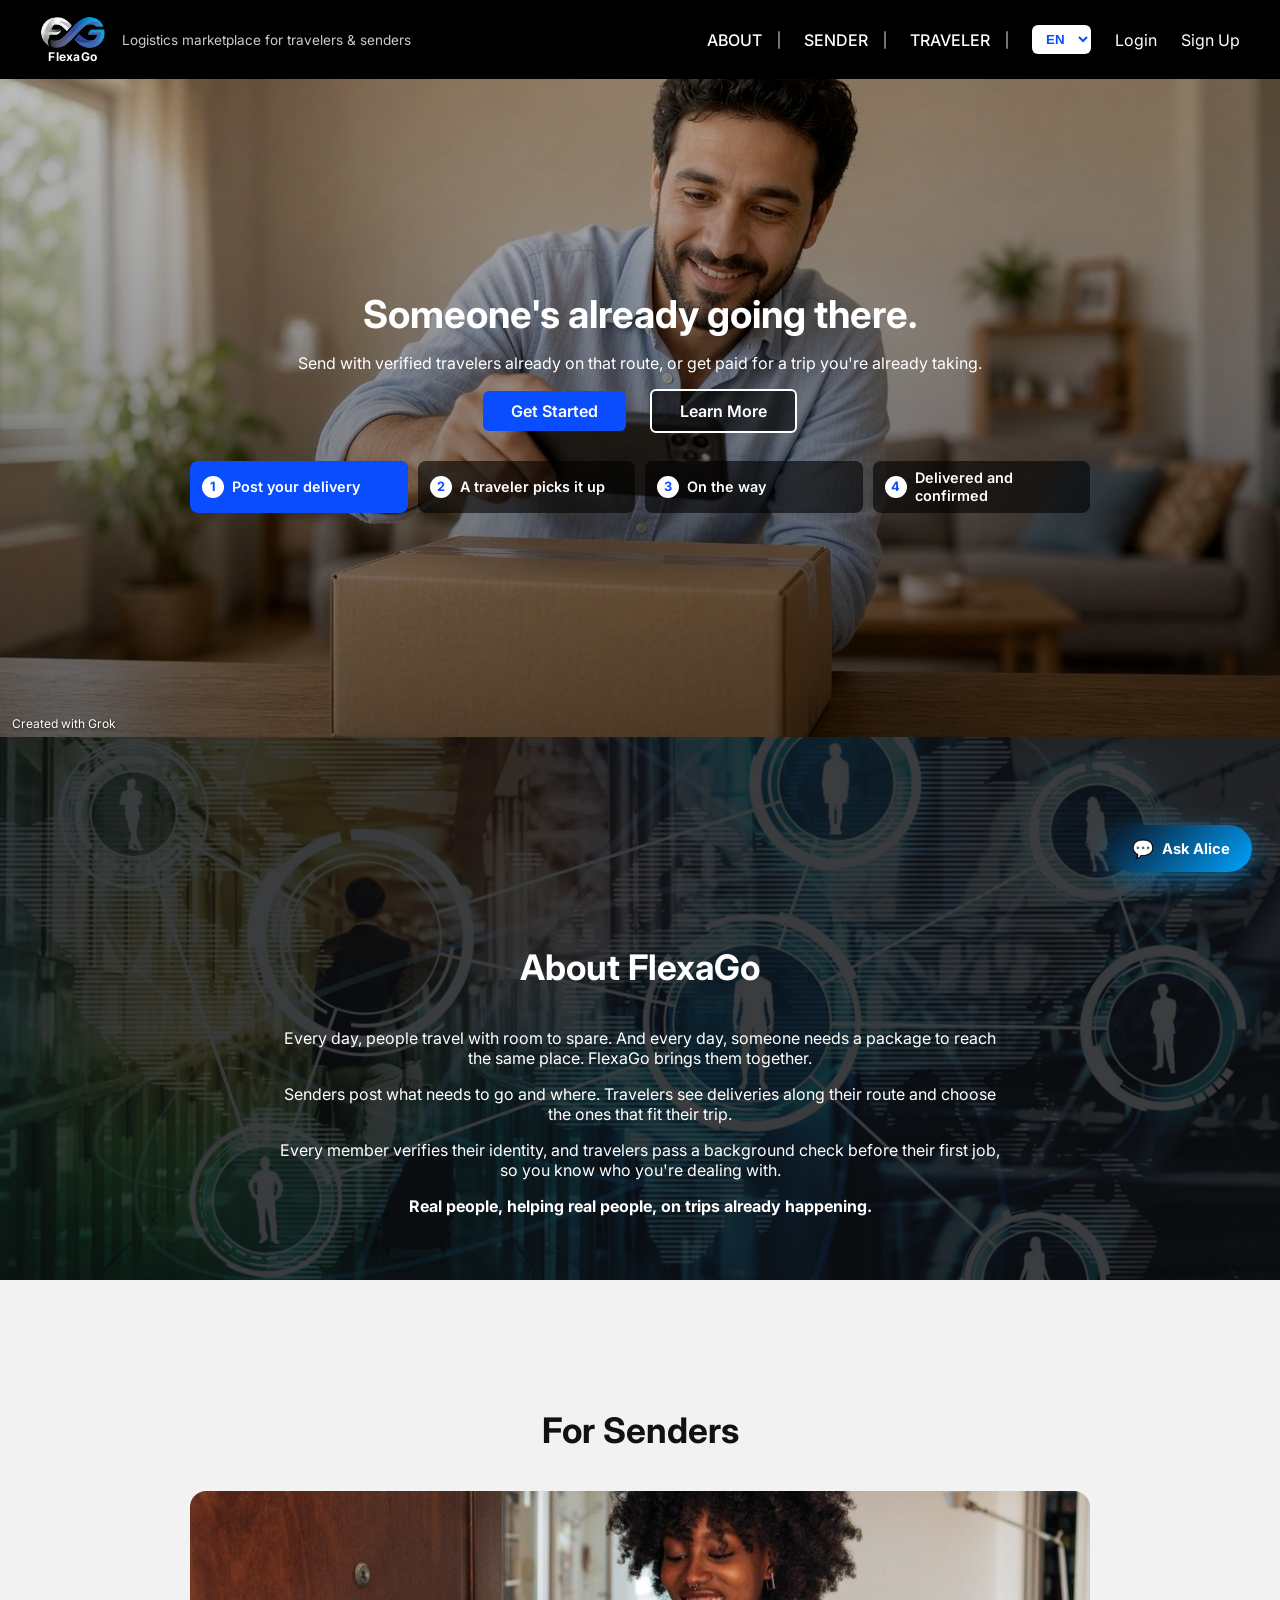
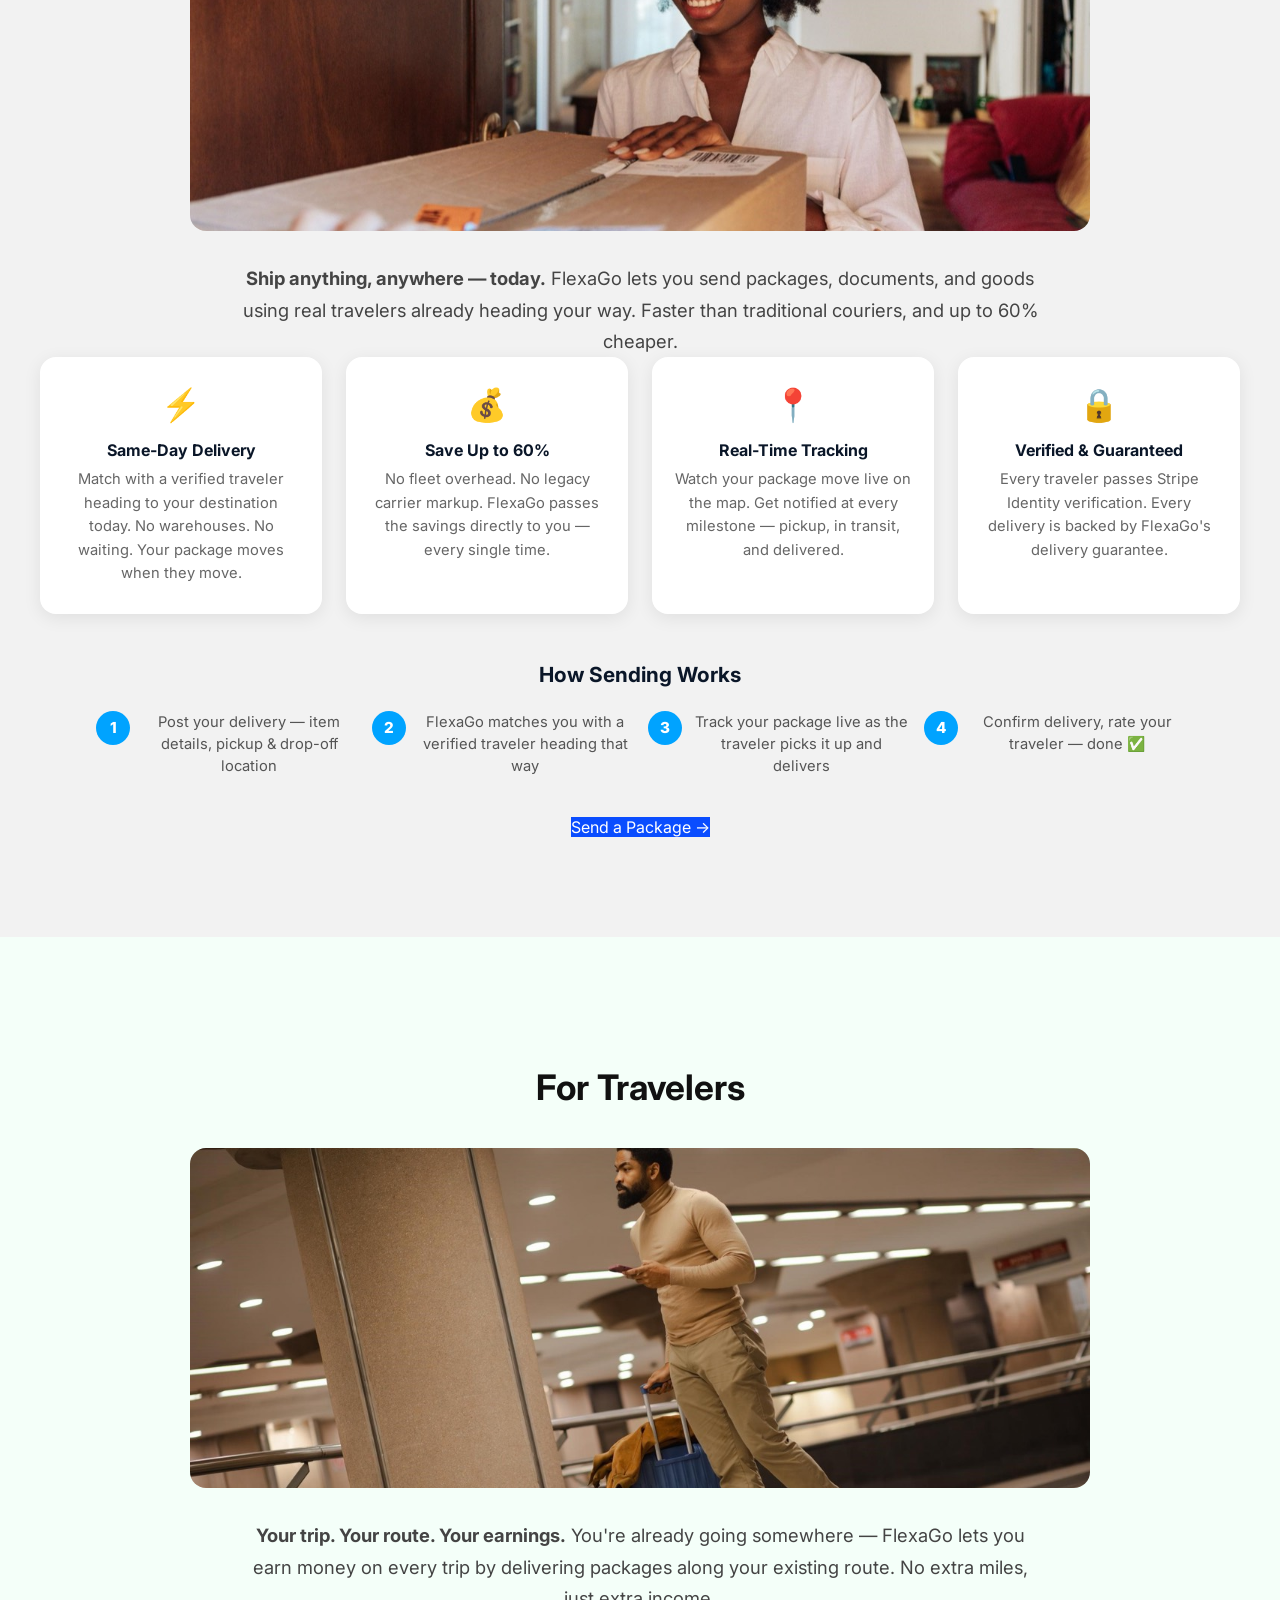
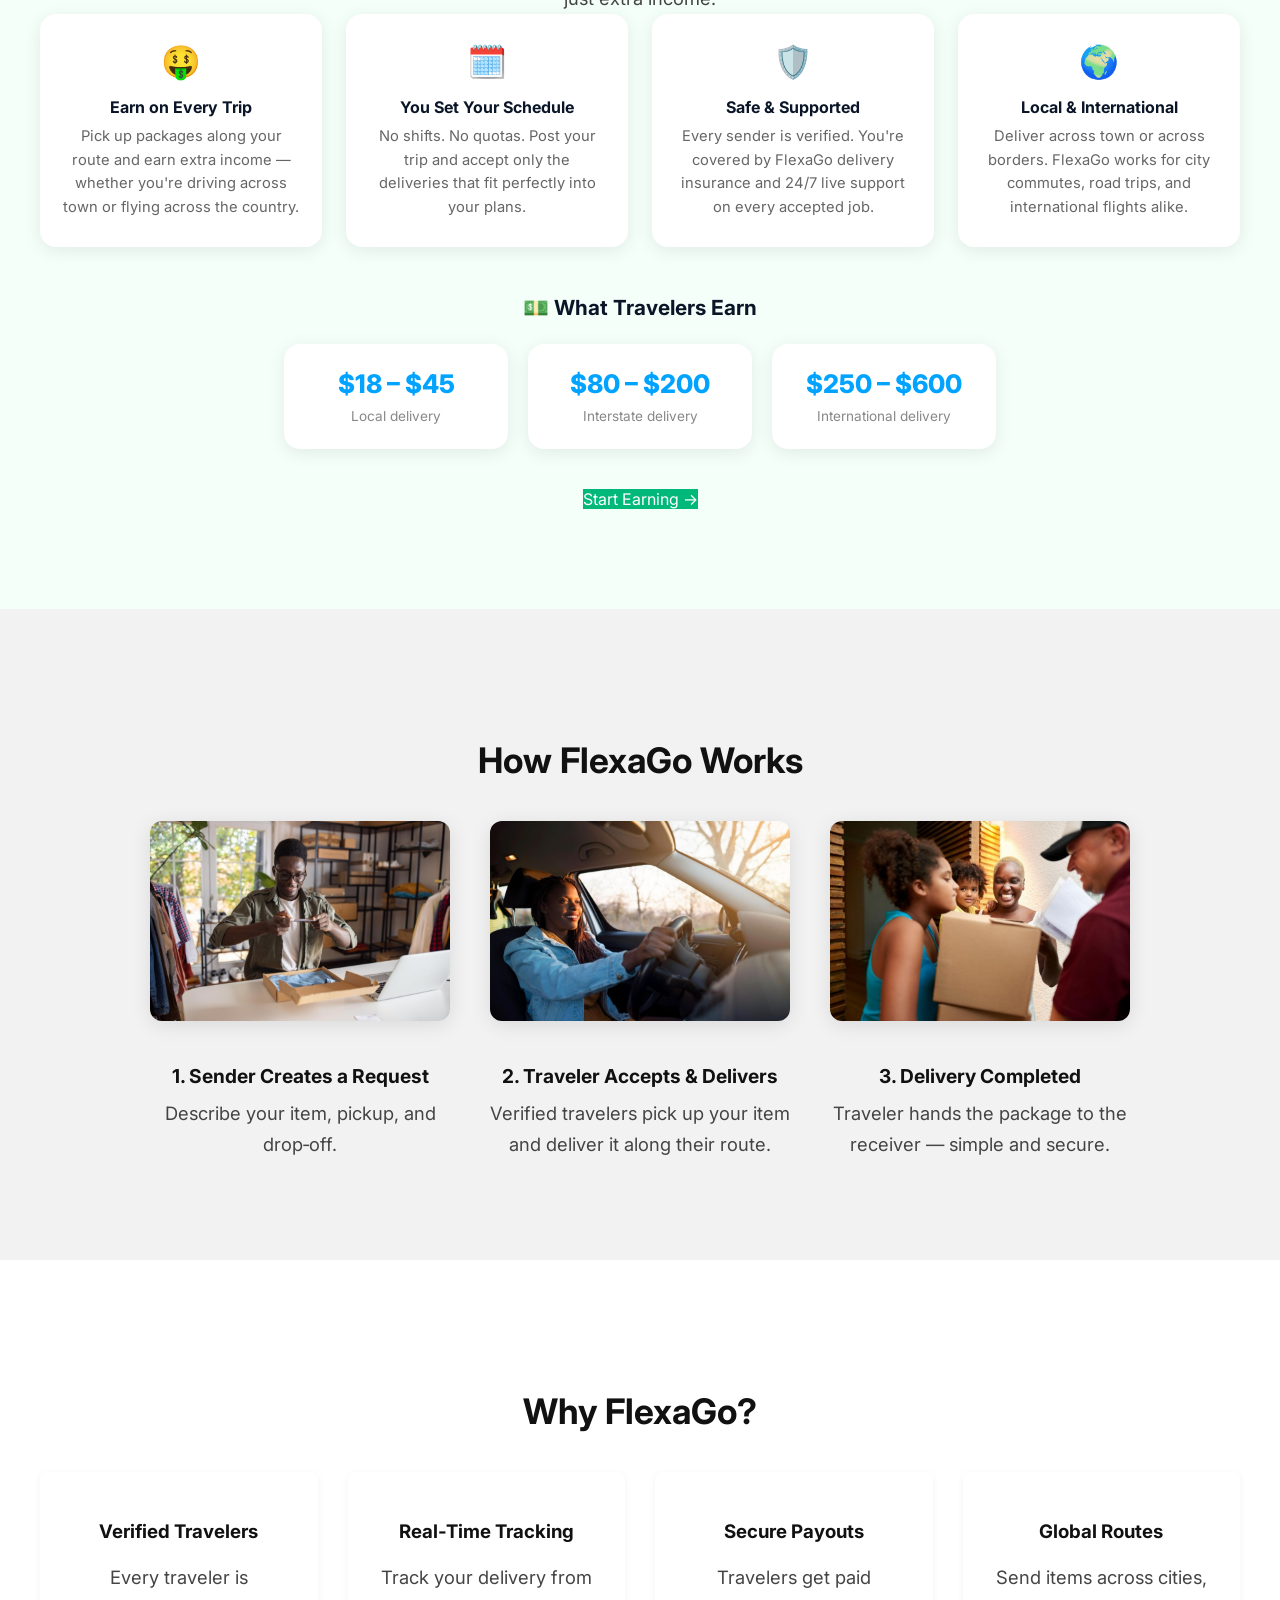
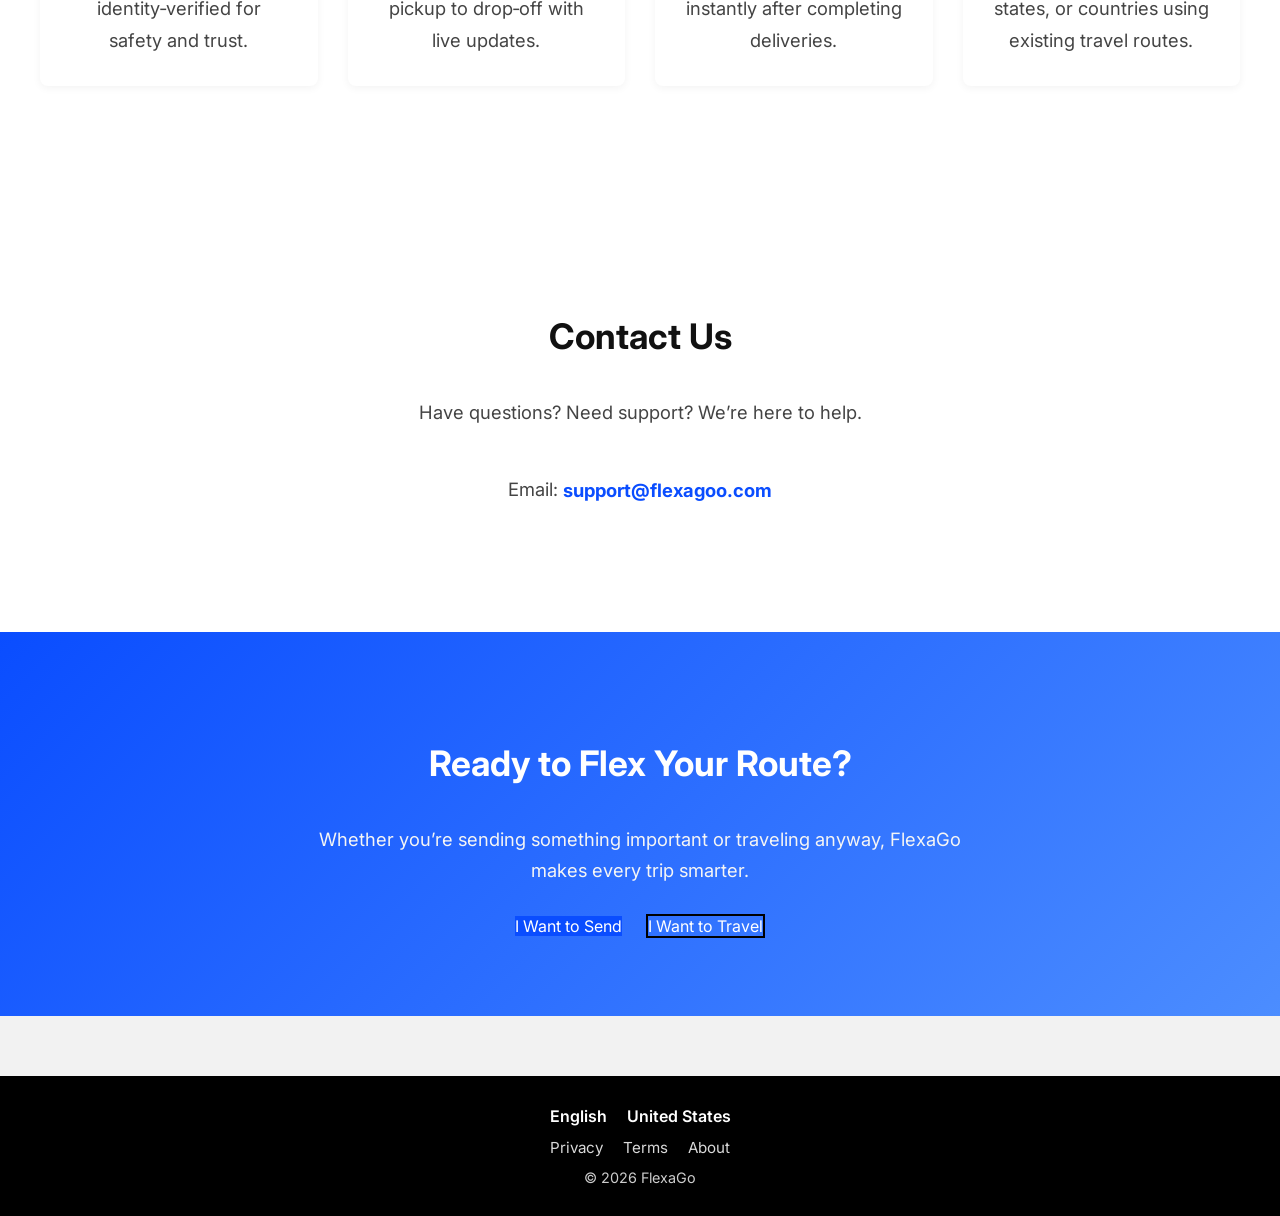
==== commit c75a30b0: "Use the new logo for the site icon and Google The favicon was still the old green and red logo. Adds" ====
--- a/index.html
+++ b/index.html
@@ -12,6 +12,7 @@
   <link rel="preconnect" href="https://fonts.googleapis.com">
   <link rel="preconnect" href="https://fonts.gstatic.com" crossorigin>
   <link href="https://fonts.googleapis.com/css2?family=Inter:wght@300;400;600;700&display=swap" rel="stylesheet">
+  <link rel="stylesheet" href="css/mobile-site.css" />
 </head>
 
 <body>
@@ -22,11 +23,11 @@
 <header class="top-nav">
   <div class="top-nav-left">
     <div class="flexago-logo">
-      <img src="img/flexago-logo.JPG" alt="Flexago Logo" class="flexago-logo-img">
+      <img src="img/flexago-logo-new.png" alt="FlexaGo logo" class="flexago-logo-img">
+      <span class="flexago-wordmark">FlexaGo</span>
     </div>
 
     <div class="top-nav-title">
-      <div class="top-nav-title-main">FlexaGo</div>
       <div class="top-nav-title-sub">Logistics marketplace for travelers & senders</div>
     </div>
   </div>
@@ -46,24 +47,40 @@
       <option value="pt">PT</option>
     </select>
 
-    <a class="login-btn" href="https://app.flexagoo.com/login.html">Login</a>
-    <a class="signup-btn" href="https://app.flexagoo.com/signup.html">Sign Up</a>
+    <a class="login-btn" href="https://app.flexagoo.com/login">Login</a>
+    <a class="signup-btn" href="https://app.flexagoo.com/signup">Sign Up</a>
   </div>
 </header>
 
 <!-- ========================================================= -->
 <!-- HERO SECTION  Change home page welcome note here                                       -->
 <!-- ========================================================= -->
-<section class="hero fade-in-up">
-  <img src="img/flexago-watermark.png" alt="FlexaGo Watermark" class="hero-watermark-preload">
+<section class="hero hero-flow fade-in-up">
+  <div class="hero-slides" aria-hidden="true">
+    <video src="video/hero-photo.mp4" poster="video/hero-photo.jpg" data-step="0" style="object-position: 52% 30%" muted playsinline preload="auto"></video>
+    <video src="video/hero-shop.mp4" poster="video/hero-shop.jpg" data-step="0" style="object-position: 55% 30%" muted playsinline preload="none"></video>
+    <video src="video/hero-pickup.mp4" poster="video/hero-pickup.jpg" data-step="1" style="object-position: 20% 30%" muted playsinline preload="none"></video>
+    <video src="video/hero-drive.mp4" poster="video/hero-drive.jpg" data-step="2" style="object-position: 28% 30%" muted playsinline preload="none"></video>
+    <video src="video/hero-airport.mp4" poster="video/hero-airport.jpg" data-step="2" style="object-position: 62% 30%" muted playsinline preload="none"></video>
+    <video src="video/hero-door.mp4" poster="video/hero-door.jpg" data-step="3" style="object-position: 50% 30%" muted playsinline preload="none"></video>
+  </div>
+  <p class="hero-credit">Created with Grok</p>
   <div class="hero-content">
-    <h1> TRAVEL SMARTER. SEND SMARTER. .</h1>
-    <p>FlexaGo turns everyday trips into real‑world delivery power.</p>
+    <h1>Someone's already going there.</h1>
+    <p>Send with verified travelers already on that route, or get paid for a trip you're already taking.</p>
 
     <div class="hero-buttons">
       <a href="#how" class="btn-primary">Get Started</a>
       <a href="#features" class="btn-secondary">Learn More</a>
     </div>
+
+    <!-- Each clip above names its step with data-step -->
+    <ol class="hero-steps">
+      <li>Post your delivery</li>
+      <li>A traveler picks it up</li>
+      <li>On the way</li>
+      <li>Delivered and confirmed</li>
+    </ol>
   </div>
 
 </section>
@@ -71,14 +88,14 @@
 <!-- ABOUT SECTION                                             -->
 <!-- ========================================================= -->
 <section id="about" class="hero about-section fade-in-up">
-  <img src="img/FlexaGo ecosystem.png" class="hero-watermark-preload">
+  <img src="img/people/about-network.jpg" class="hero-watermark-preload" alt="" loading="lazy">
 
   <div class="hero-content">
     <h2 class="section-title">About FlexaGo</h2>
-    <p>
-      <strong>FlexaGo is a people‑powered way to move things from one place to another.</strong>
-      We connect senders with travelers already heading that way — simple, fast, and built around real people helping real people.
-    </p>
+    <p>Every day, people travel with room to spare. And every day, someone needs a package to reach the same place. FlexaGo brings them together.</p>
+    <p>Senders post what needs to go and where. Travelers see deliveries along their route and choose the ones that fit their trip.</p>
+    <p>Every member verifies their identity, and travelers pass a background check before their first job, so you know who you're dealing with.</p>
+    <p><strong>Real people, helping real people, on trips already happening.</strong></p>
   </div>
 </section>
 <!-- ========================================================= -->
@@ -86,6 +103,7 @@
 <!-- ========================================================= -->
 <section id="sender-section" class="section fade-in-up">
   <h2 class="section-title">For Senders</h2>
+  <img src="img/people/section-sender.jpg" class="section-photo" alt="Customer receiving a package at home" loading="lazy">
   <p class="section-intro">
     <strong>Ship anything, anywhere — today.</strong>
     FlexaGo lets you send packages, documents, and goods using real travelers
@@ -142,7 +160,7 @@
   </div>
 
   <div class="section-cta">
-    <a href="https://app.flexagoo.com/signup.html" class="btn-primary">Send a Package →</a>
+    <a href="https://app.flexagoo.com/signup" class="btn-primary">Send a Package →</a>
   </div>
 </section>
 
@@ -151,6 +169,7 @@
 <!-- ========================================================= -->
 <section id="traveler-section" class="section fade-in-up traveler-section">
   <h2 class="section-title">For Travelers</h2>
+  <img src="img/people/section-traveler.jpg" class="section-photo" alt="Traveler walking through an airport with a suitcase" loading="lazy">
   <p class="section-intro">
     <strong>Your trip. Your route. Your earnings.</strong>
     You're already going somewhere — FlexaGo lets you earn money on every
@@ -203,7 +222,7 @@
   </div>
 
   <div class="section-cta">
-    <a href="https://app.flexagoo.com/signup.html" class="btn-primary traveler-btn">Start Earning →</a>
+    <a href="https://app.flexagoo.com/signup" class="btn-primary traveler-btn">Start Earning →</a>
   </div>
 </section>
 
@@ -215,19 +234,19 @@
 
   <div class="steps">
     <div class="step">
-      <img src="img/flexago-step1.JPG" class="step-img" alt="Sender with package">
+      <img src="img/people/step-send.jpg" class="step-img" alt="Sender preparing a package" loading="lazy">
       <h3>1. Sender Creates a Request</h3>
       <p>Describe your item, pickup, and drop‑off.</p>
     </div>
 
     <div class="step">
-      <img src="img/flexago-step2.jpg" class="step-img" alt="Traveler driving">
+      <img src="img/people/step-drive.jpg" class="step-img" alt="Traveler driving" loading="lazy">
       <h3>2. Traveler Accepts & Delivers</h3>
       <p>Verified travelers pick up your item and deliver it along their route.</p>
     </div>
 
     <div class="step">
-      <img src="img/flexago-step3.JPG" class="step-img" alt="Delivery handoff">
+      <img src="img/people/step-handoff.jpg" class="step-img" alt="Family receiving a package" loading="lazy">
       <h3>3. Delivery Completed</h3>
       <p>Traveler hands the package to the receiver — simple and secure.</p>
     </div>
@@ -267,7 +286,7 @@
   <h2 class="section-title">Contact Us</h2>
   <p class="contact-text">Have questions? Need support? We’re here to help.</p>
   <div class="contact-box">
-    <p>Email: <strong>support@flexago.com</strong></p>
+    <p>Email: <a class="contact-email" href="mailto:support@flexagoo.com">support@flexagoo.com</a></p>
   </div>
 </section>
 
@@ -657,60 +676,9 @@
 <!-- ========================================================= -->
 <!-- EXISTING JS                                               -->
 <!-- ========================================================= -->
-<script>
-  const fadeElements = document.querySelectorAll('.fade-in-up');
-  const observer = new IntersectionObserver(entries => {
-    entries.forEach(entry => {
-      if (entry.isIntersecting) {
-        entry.target.classList.add('visible');
-      }
-    });
-  });
-  fadeElements.forEach(el => observer.observe(el));
-
-  document.getElementById('languageSelector').addEventListener('change', function() {
-    const lang = this.value;
-    alert('Language switched to: ' + lang);
-  });
-</script>
-
 <!-- ========================================================= -->
 <!-- LOCATION + LANGUAGE DETECTION (Uber-style)               -->
 <!-- ========================================================= -->
-<script>
-  const languageMap = {
-    "United States": "en",
-    "Mexico": "es",
-    "France": "fr",
-    "Haiti": "ht",
-    "China": "zh",
-    "Brazil": "pt"
-  };
-
-  fetch("https://ipapi.co/json/")
-    .then(res => res.json())
-    .then(data => {
-      const city = data.city;
-      const country = data.country_name;
-
-      document.getElementById("footerLocation").innerText = city;
-
-      const lang = languageMap[country] || "en";
-
-      const langText = {
-        en: "English",
-        es: "Español",
-        fr: "Français",
-        ht: "Kreyòl",
-        zh: "中文",
-        pt: "Português"
-      }[lang];
-
-      document.getElementById("footerLanguage").innerText = langText;
-    })
-    .catch(err => console.error("Location detection failed:", err));
-</script>
-
 <!-- ========================================================= -->
 <!-- SMOOTH SCROLL                                             -->
 <!-- ========================================================= -->
@@ -729,7 +697,10 @@
 <!-- ========================================================= -->
 <!-- ALICE JS                                                  -->
 <!-- ========================================================= -->
+<script src="js/hero-clips.js"></script>
 <script src="js/alice.js"></script>
+<script src="js/site-i18n.js"></script>
+<script src="js/site-location.js"></script>
 
 </body>
 </html>
--- a/css/mobile-site.css
+++ b/css/mobile-site.css
@@ -0,0 +1,85 @@
+/* Hero photos, phone layout and Alice on small screens. */
+.flexago-logo { display: inline-flex; flex: none; flex-direction: column; align-items: center; gap: 1px; line-height: 1; }
+.flexago-logo-img { height: 34px !important; width: auto; display: block; }
+.flexago-wordmark { color: #fff; font-size: 12px; font-weight: 700; letter-spacing: .02em; }
+.hero-slides { position: absolute; inset: 0; z-index: 1; background: #0f1115; }
+.hero-slides video { position: absolute; inset: 0; width: 100%; height: 100%; object-fit: cover; opacity: 0; transition: opacity 1s ease; }
+.hero-slides:not(.is-running) video:first-child, .hero-slides video.is-on { opacity: 1; }
+.hero-slides::after { content: ""; position: absolute; inset: 0; background: linear-gradient(180deg, rgba(0,0,0,.25), rgba(0,0,0,.6)); }
+.hero-credit { position: absolute; left: 12px; bottom: 6px; z-index: 2; margin: 0; color: #fff; font-size: .75rem; text-shadow: 0 1px 3px rgba(0, 0, 0, .8); }
+
+/* Delivery steps under the hero buttons. Each lights up with its clip. */
+.hero.hero-flow { height: auto; min-height: 70vh; padding-bottom: 28px; }
+.hero-steps { counter-reset: hero-step; display: flex; justify-content: center; gap: 10px; max-width: 900px; margin: 28px auto 0; padding: 0 16px; list-style: none; }
+.hero-steps li { counter-increment: hero-step; position: relative; isolation: isolate; flex: 1 1 0; display: flex; align-items: center; gap: 8px; min-width: 0; padding: 8px 12px; overflow: hidden; border-radius: 8px; background: rgba(0, 0, 0, .6); color: #fff; font-size: .9rem; font-weight: 600; line-height: 1.25; text-align: left; }
+.hero-steps li::before { content: counter(hero-step); flex: none; position: relative; z-index: 1; width: 22px; height: 22px; border-radius: 50%; background: #fff; color: #0a4dff; font-size: .8rem; font-weight: 700; line-height: 22px; text-align: center; }
+.hero-steps li::after { content: ""; position: absolute; inset: 0; z-index: -1; background: #0a4dff; opacity: 0; transition: opacity .6s ease; }
+.hero-steps li.is-on::after { opacity: 1; }
+
+/* The About story has several short paragraphs, so the section grows to fit. */
+.hero.about-section { height: auto; min-height: 430px; padding-bottom: 48px; background-color: #0f1115; }
+.about-section .hero-content p { max-width: 720px; margin-left: auto; margin-right: auto; }
+.about-section .hero-content p + p { margin-top: 14px; }
+
+.contact-email { display: inline-flex; align-items: center; min-height: 44px; color: #0a4dff; font-weight: 700; }
+
+/* Always readable: a solid button that doesn't depend on the photo behind it. */
+.hero-buttons .btn-secondary,
+.hero-buttons .btn-secondary:link,
+.hero-buttons .btn-secondary:visited,
+.hero-buttons .btn-secondary:hover,
+.hero-buttons .btn-secondary:focus,
+.hero-buttons .btn-secondary:active {
+  background: rgba(0, 0, 0, .6);
+  color: #fff;
+  border: 2px solid #fff;
+  opacity: 1;
+  visibility: visible;
+}
+.hero-buttons .btn-secondary:hover { background: rgba(0, 0, 0, .8); }
+
+.section-photo { display: block; width: 100%; max-width: 900px; height: 340px; margin: 0 auto 32px; border-radius: 16px; object-fit: cover; object-position: center 30%; }
+
+@media (max-width: 768px) {
+  html, body { overflow-x: clip; }
+
+  .top-nav { flex-wrap: wrap; gap: 8px; padding: 10px 14px; }
+  .top-nav-title-sub { display: none; }
+  .top-nav-right { flex-wrap: wrap; justify-content: center; gap: 4px 12px; width: 100%; }
+  .top-nav-right::after { content: ""; flex-basis: 100%; order: 2; }
+  .lang-select, .login-btn, .signup-btn { order: 1; }
+  .top-nav-link { order: 3; font-size: .8rem; }
+  .top-nav-link, .login-btn, .signup-btn { display: inline-flex; align-items: center; min-height: 44px; }
+  .lang-select { min-height: 40px; font-size: 16px; }
+
+  .hero { height: auto; min-height: 78vh; padding: 0 20px; }
+  .hero-content { padding: 22vh 0 48px; }
+  .hero h1 { font-size: 2rem; line-height: 1.15; }
+  .hero-buttons { flex-direction: column; align-items: stretch; }
+  .hero-buttons a, .btn-primary, .btn-secondary { min-height: 48px; }
+  .hero-steps { display: grid; grid-template-columns: 1fr 1fr; gap: 8px; margin-top: 20px; padding: 0; }
+  .hero-steps li { font-size: .85rem; }
+  .hero.hero-flow { min-height: 78vh; padding: 0 20px 24px; }
+  .hero-flow .hero-content { padding-bottom: 0; }
+
+  .hero.about-section { min-height: 0; height: auto; padding-bottom: 8px; }
+  .about-section .hero-content { height: auto; padding: 40px 0; }
+
+  .uber-footer { padding-bottom: calc(88px + env(safe-area-inset-bottom)); }
+  .uber-footer-links a { display: inline-flex; align-items: center; min-height: 44px; padding: 0 10px; }
+  .cta-section .btn-secondary, .cta-section a + a { border-color: #fff; }
+
+  .section-photo { height: 220px; margin-bottom: 20px; }
+  .step-img { height: 230px; }
+  .uber-footer-row { flex-wrap: wrap; gap: 8px 16px; }
+}
+
+@media (max-width: 480px) {
+  /* A round button covers far less of the page on a phone. */
+  #alice-bubble { width: 56px; height: 56px; padding: 0 !important; justify-content: center; border-radius: 50%; }
+  #alice-bubble-label { position: absolute; width: 1px; height: 1px; overflow: hidden; clip-path: inset(50%); }
+
+  #alice-widget { right: 12px !important; bottom: calc(12px + env(safe-area-inset-bottom)) !important; }
+  #alice-window { width: calc(100vw - 24px) !important; max-height: 78dvh !important; }
+  #alice-input { font-size: 16px !important; }
+}
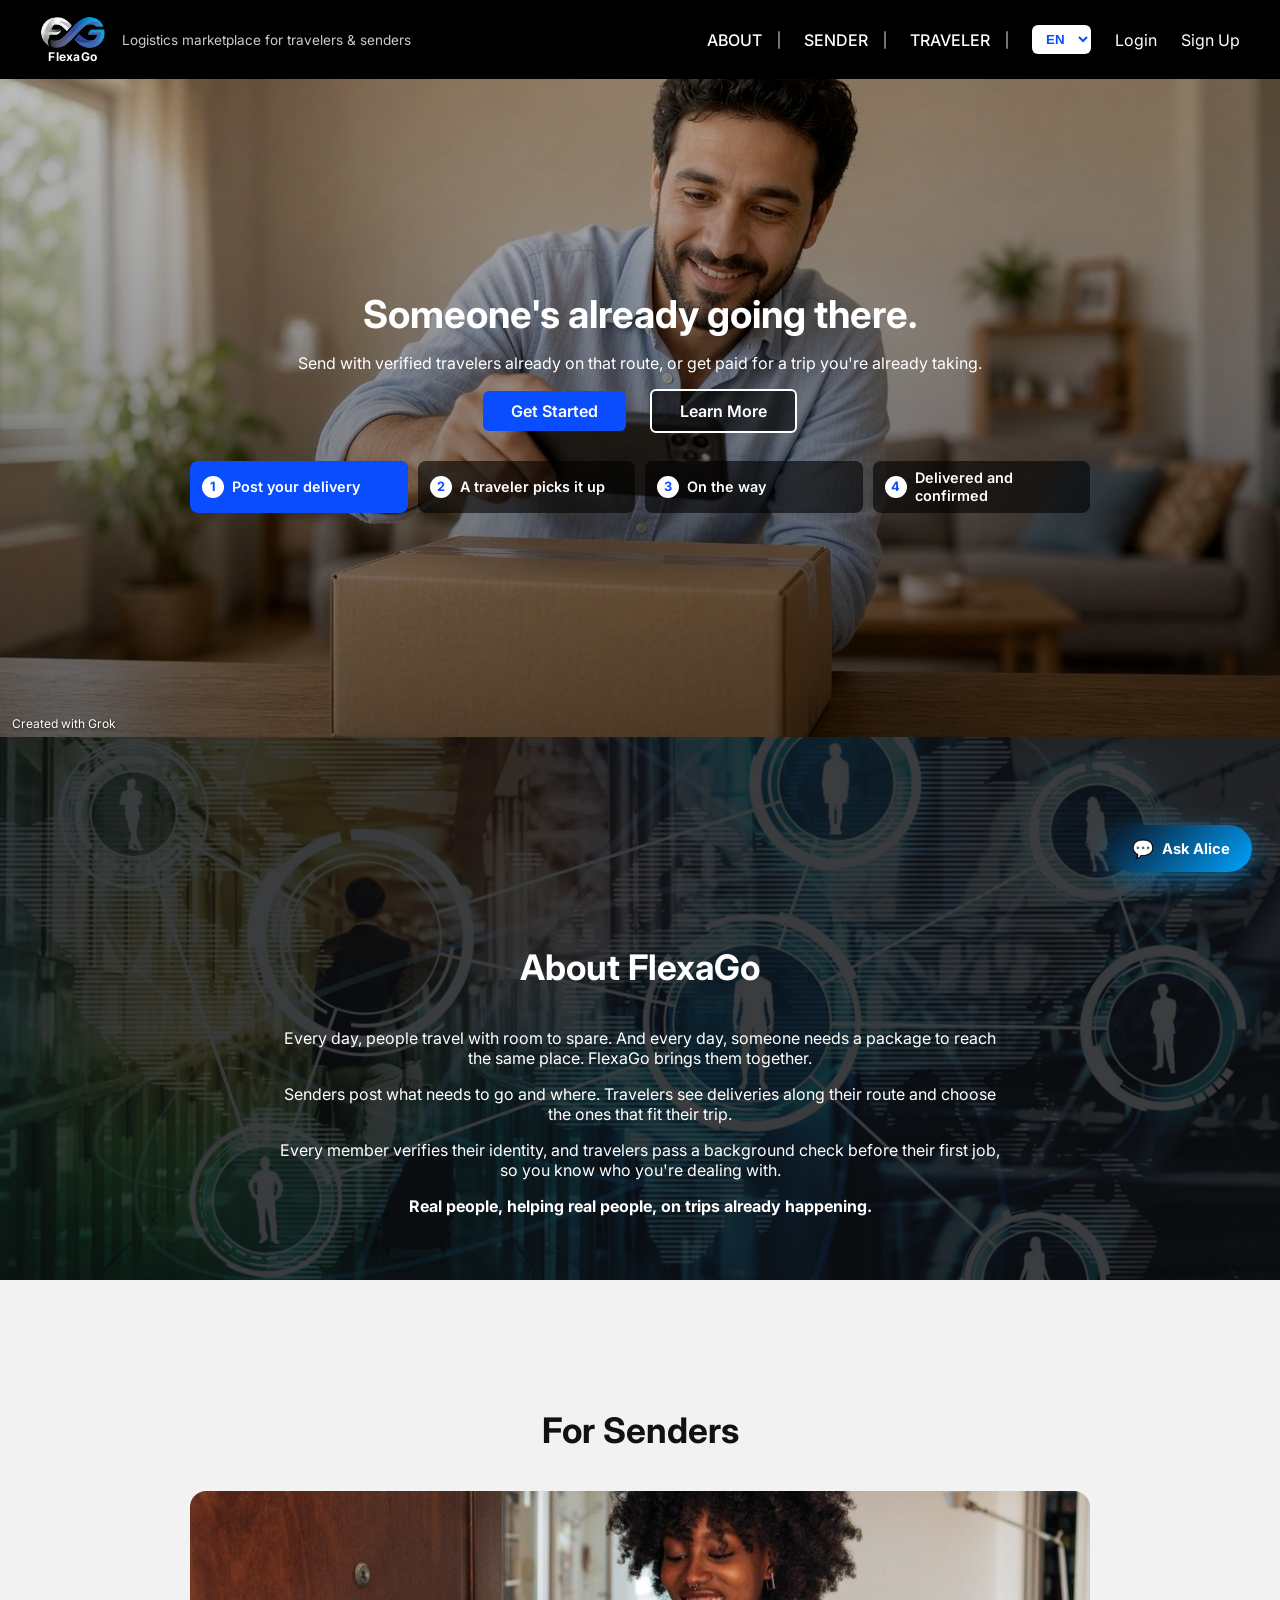
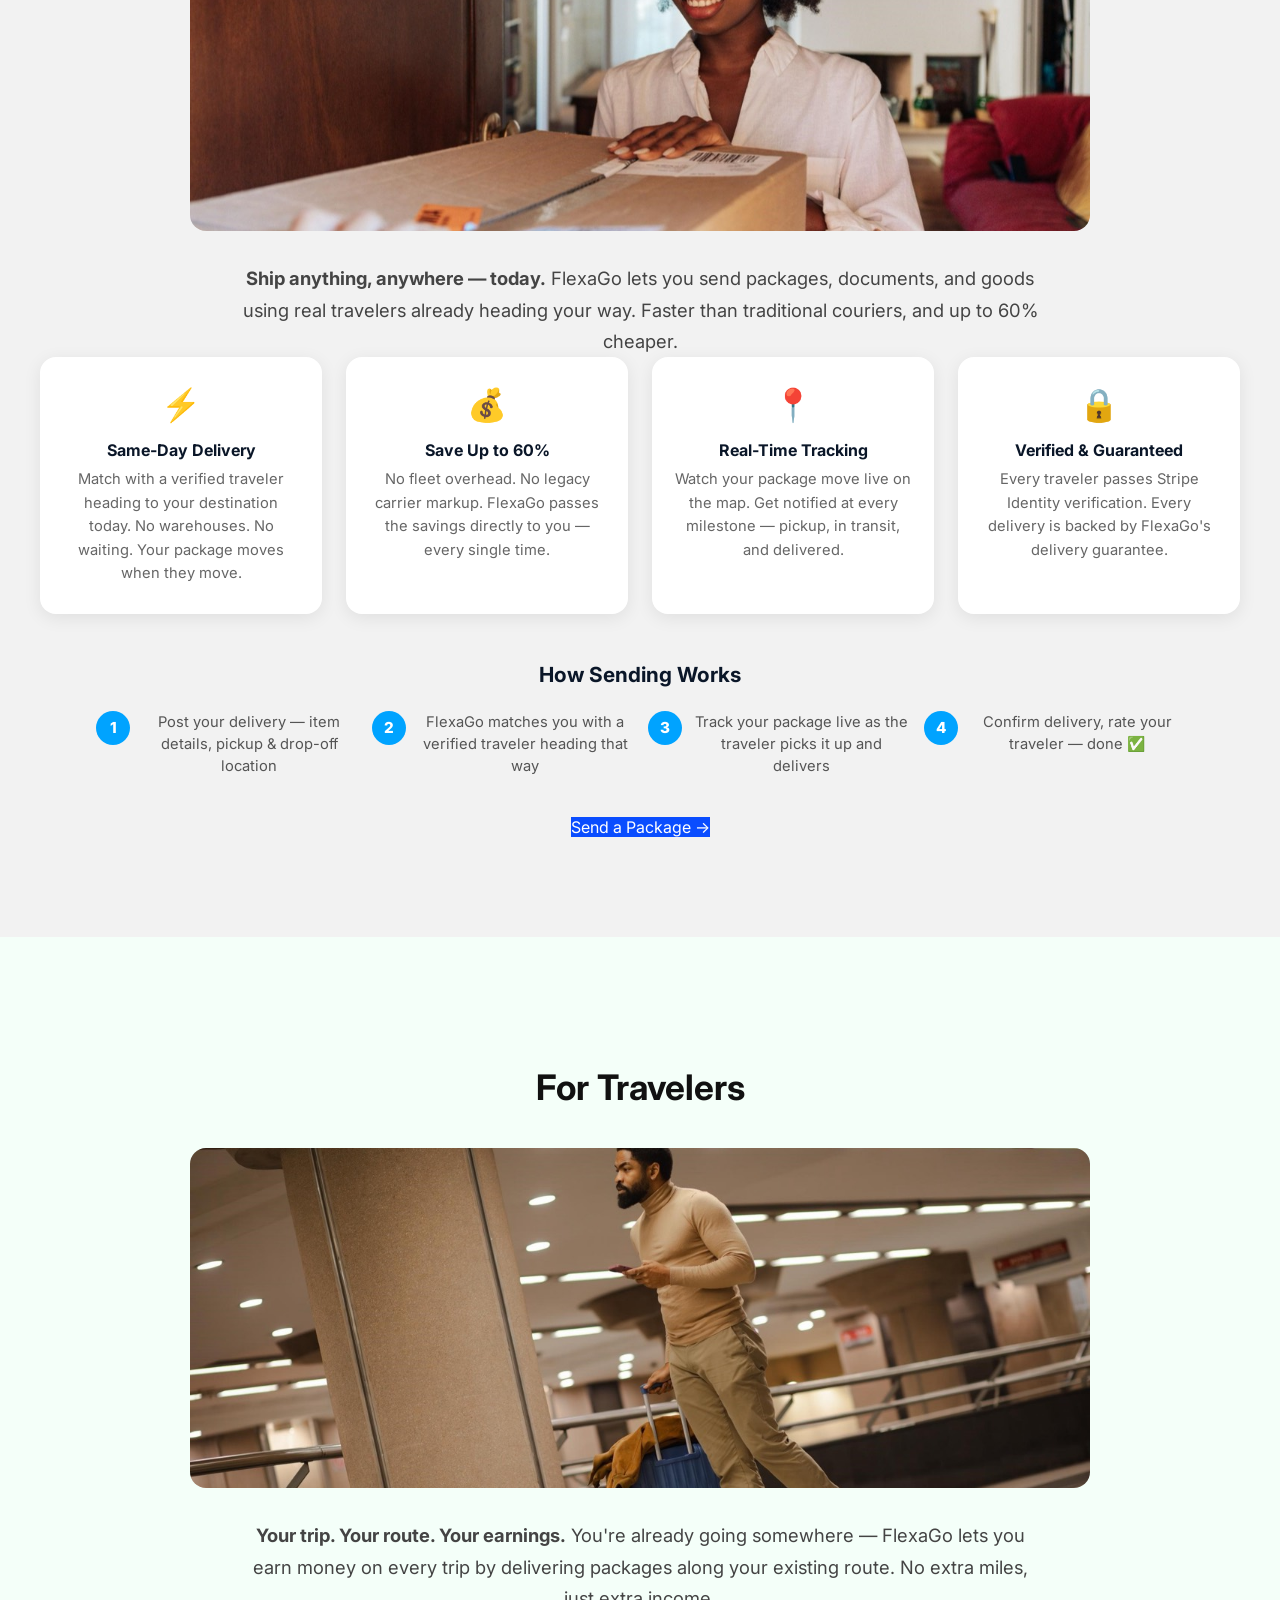
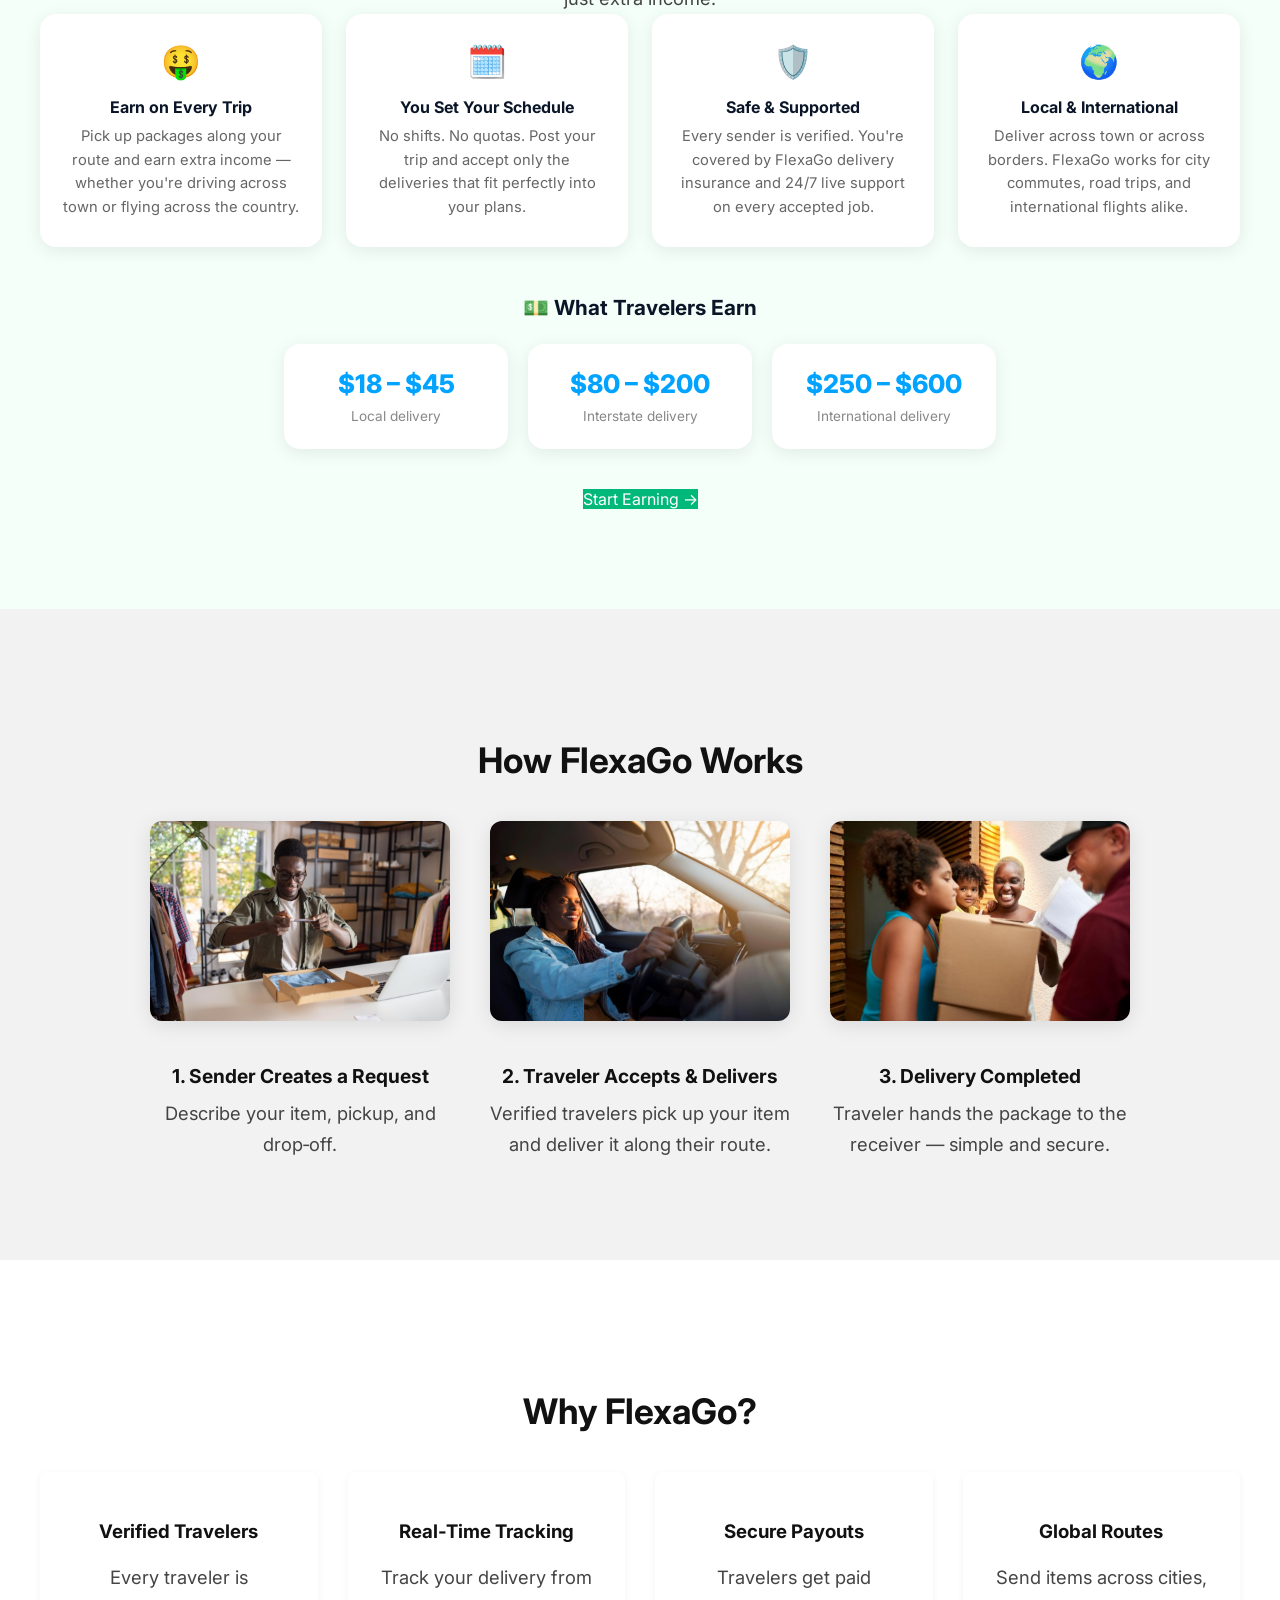
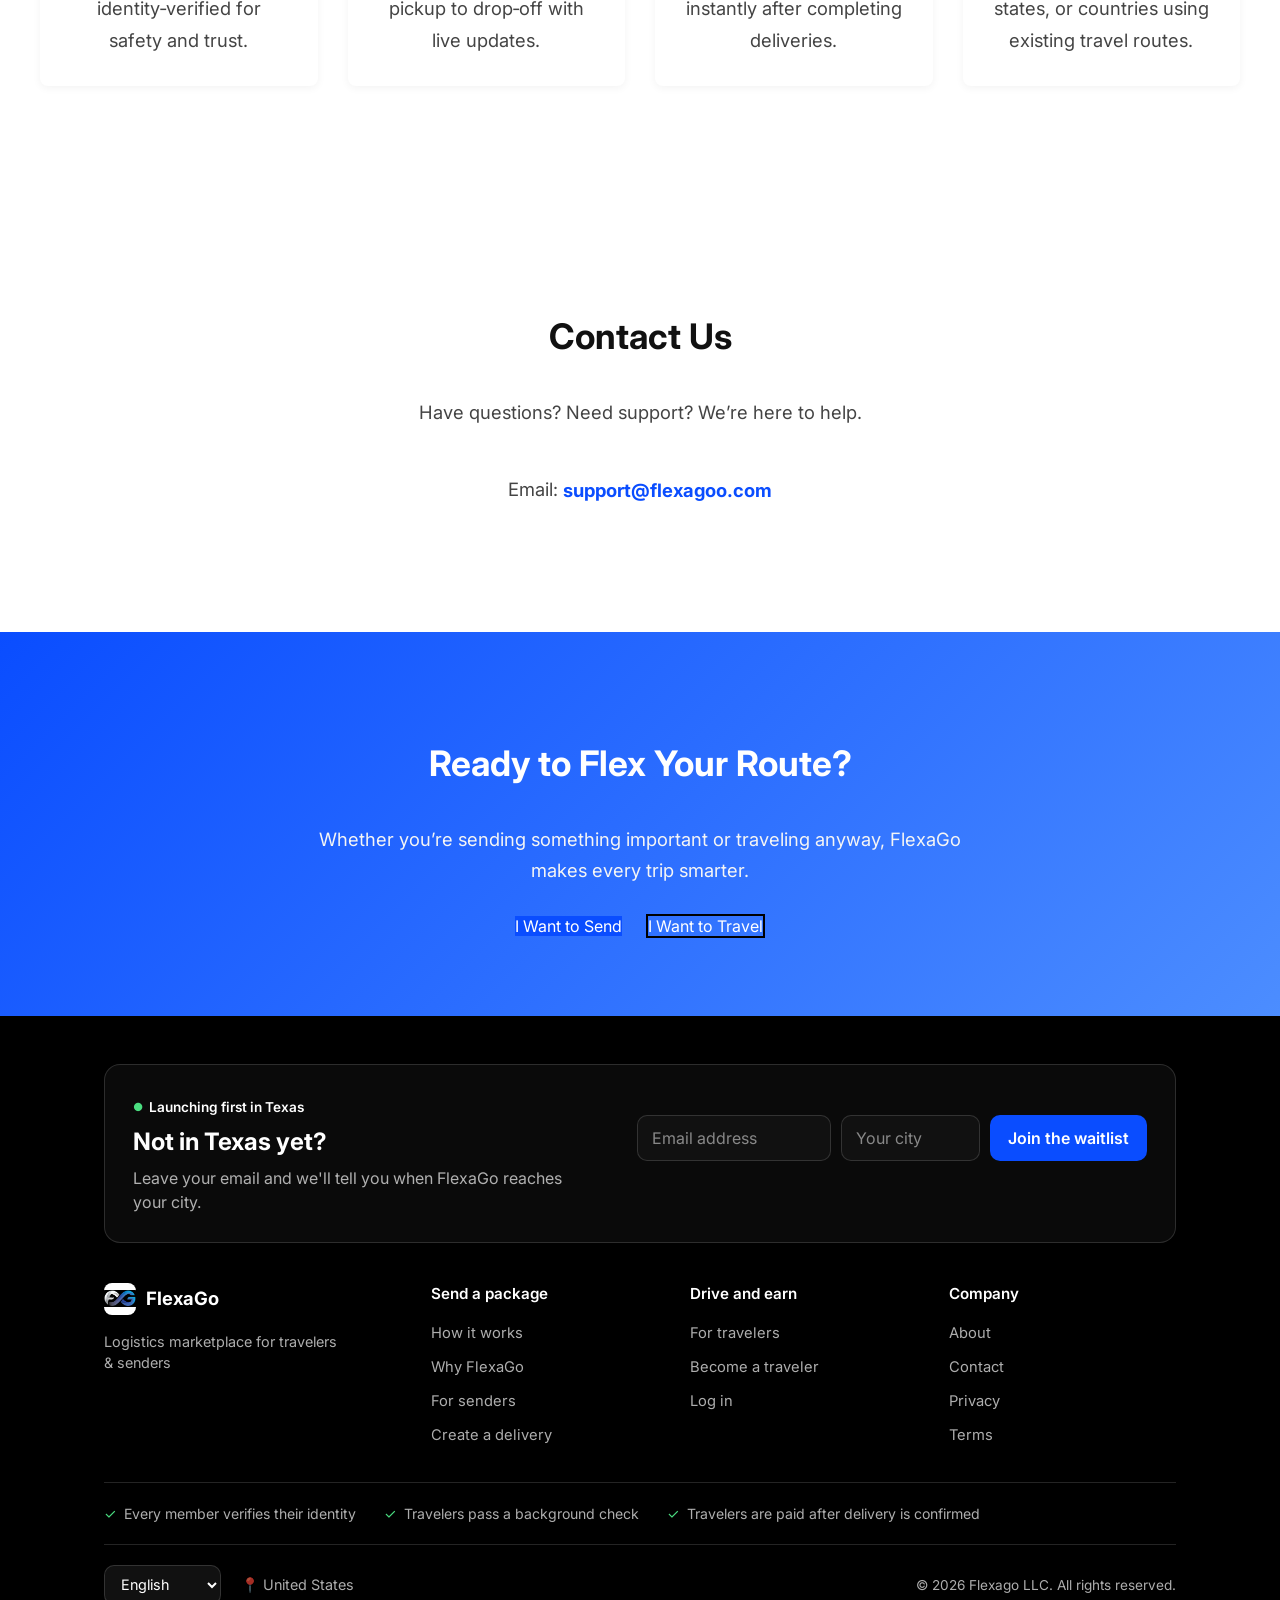
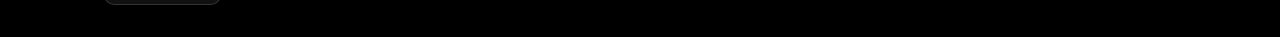
==== commit d508971d: "New site footer with waitlist, link columns and trust line One shared footer on the homepage, Privac" ====
--- a/index.html
+++ b/index.html
@@ -13,6 +13,7 @@
   <link rel="preconnect" href="https://fonts.gstatic.com" crossorigin>
   <link href="https://fonts.googleapis.com/css2?family=Inter:wght@300;400;600;700&display=swap" rel="stylesheet">
   <link rel="stylesheet" href="css/mobile-site.css" />
+  <link rel="stylesheet" href="css/site-footer.css" />
 </head>
 
 <body>
@@ -297,28 +298,16 @@
   <h2 class="section-title">Ready to Flex Your Route?</h2>
   <p>Whether you’re sending something important or traveling anyway, FlexaGo makes every trip smarter.</p>
   <div class="cta-buttons">
-    <a href="#senders" class="btn-primary">I Want to Send</a>
-    <a href="#travelers" class="btn-secondary">I Want to Travel</a>
+    <a href="#sender-section" class="btn-primary">I Want to Send</a>
+    <a href="#traveler-section" class="btn-secondary">I Want to Travel</a>
   </div>
 </section>
 
 <!-- ========================================================= -->
 <!-- UBER-STYLE FOOTER                                         -->
 <!-- ========================================================= -->
-<footer class="uber-footer">
-  <div class="uber-footer-row">
-    <span id="footerLanguage">English</span>
-    <span id="footerLocation">Detecting location…</span>
-  </div>
-
-  <div class="uber-footer-links">
-    <a href="https://www.flexagoo.com/privacy.html" target="_blank">Privacy</a>
-    <a href="https://www.flexagoo.com/terms.html" target="_blank">Terms</a>
-    <a href="#about">About</a>
-  </div>
-
-  <div class="uber-footer-copy">© 2026 FlexaGo</div>
-</footer>
+<footer id="siteFooter"></footer>
+<script src="js/site-footer.js"></script>
 
 <!-- ========================================================= -->
 <!-- ALICE CHAT WIDGET                                         -->
--- a/css/site-footer.css
+++ b/css/site-footer.css
@@ -0,0 +1,139 @@
+/* Site footer, shared by every page (see js/site-footer.js).
+   Self-contained so it looks the same on the plain legal pages. */
+.site-footer {
+  --footer-bg: #000;
+  --footer-ink: #fff;
+  --footer-muted: rgba(255, 255, 255, .68);
+  --footer-line: rgba(255, 255, 255, .14);
+  --footer-accent: #0A4DFF;
+  --footer-ok: #4ade80;
+  --footer-bad: #ff8a8a;
+
+  background: var(--footer-bg);
+  color: var(--footer-ink);
+  font-family: Inter, Arial, sans-serif;
+  line-height: 1.5;
+  text-align: left;
+  overflow-wrap: anywhere;
+}
+
+.site-footer *, .site-footer *::before, .site-footer *::after { box-sizing: border-box; }
+
+.site-footer-inner {
+  max-width: 1120px;
+  margin: 0 auto;
+  padding: 48px 24px 32px;
+}
+
+.site-footer a { color: var(--footer-ink); text-decoration: none; }
+.site-footer a:hover { text-decoration: underline; }
+.site-footer a:focus-visible,
+.site-footer button:focus-visible,
+.site-footer input:focus-visible,
+.site-footer select:focus-visible { outline: 2px solid var(--footer-accent); outline-offset: 2px; }
+
+.site-footer .sr-only {
+  position: absolute; width: 1px; height: 1px; overflow: hidden;
+  clip-path: inset(50%); white-space: nowrap;
+}
+
+/* Waitlist */
+.site-footer-waitlist {
+  display: grid;
+  grid-template-columns: 1fr minmax(0, 1.1fr);
+  gap: 24px 40px;
+  align-items: center;
+  padding: 28px;
+  border: 1px solid var(--footer-line);
+  border-radius: 16px;
+  background: rgba(255, 255, 255, .04);
+}
+.site-footer-waitlist h2 { margin: 6px 0 6px; font-size: 1.5rem; color: var(--footer-ink); }
+.site-footer-waitlist p { margin: 0; color: var(--footer-muted); }
+.site-footer-badge {
+  display: inline-flex; align-items: center; gap: 6px;
+  font-size: .85rem; font-weight: 600; color: var(--footer-ink) !important;
+}
+.site-footer-badge span[aria-hidden] { color: var(--footer-ok); font-size: .7rem; }
+
+.site-footer-form {
+  display: grid;
+  grid-template-columns: minmax(0, 1.4fr) minmax(0, 1fr) auto;
+  gap: 10px;
+}
+.site-footer-form input {
+  min-height: 46px; width: 100%; min-width: 0;
+  padding: 0 14px;
+  border: 1px solid var(--footer-line); border-radius: 10px;
+  background: #111; color: var(--footer-ink);
+  font: inherit; font-size: 16px;
+}
+.site-footer-form input::placeholder { color: rgba(255, 255, 255, .5); }
+.site-footer-form button {
+  min-height: 46px; padding: 0 18px;
+  border: 0; border-radius: 10px;
+  background: var(--footer-accent); color: #fff;
+  font: inherit; font-weight: 600; white-space: nowrap; cursor: pointer;
+}
+.site-footer-form button:disabled { opacity: .6; cursor: progress; }
+.site-footer-message { grid-column: 1 / -1; min-height: 1.5em; font-size: .9rem; }
+.site-footer-message.ok { color: var(--footer-ok) !important; }
+.site-footer-message.bad { color: var(--footer-bad) !important; }
+
+/* Link columns */
+.site-footer-grid {
+  display: grid;
+  grid-template-columns: 1.3fr repeat(3, 1fr);
+  gap: 32px;
+  padding: 40px 0 32px;
+}
+.site-footer-logo { display: inline-flex; align-items: center; gap: 10px; font-weight: 700; font-size: 1.15rem; }
+.site-footer-logo img { width: 32px; height: 32px; border-radius: 8px; object-fit: contain; background: #fff; }
+.site-footer-brand p { margin: 10px 0 0; color: var(--footer-muted); font-size: .9rem; max-width: 240px; }
+.site-footer-col h3 { margin: 0 0 12px; font-size: .95rem; font-weight: 600; color: var(--footer-ink); }
+.site-footer-col ul { list-style: none; margin: 0; padding: 0; display: grid; gap: 4px; }
+.site-footer-col a { display: inline-block; padding: 4px 0; color: var(--footer-muted); font-size: .92rem; }
+.site-footer-col a:hover { color: var(--footer-ink); }
+
+/* Trust line */
+.site-footer-trust {
+  list-style: none; margin: 0; padding: 20px 0;
+  display: flex; flex-wrap: wrap; gap: 10px 28px;
+  border-top: 1px solid var(--footer-line);
+  color: var(--footer-muted); font-size: .88rem;
+}
+.site-footer-trust span[aria-hidden] { color: var(--footer-ok); margin-right: 4px; }
+
+/* Bottom row */
+.site-footer-bottom {
+  display: flex; flex-wrap: wrap; align-items: center; justify-content: space-between; gap: 12px 24px;
+  padding-top: 20px;
+  border-top: 1px solid var(--footer-line);
+}
+.site-footer-meta { display: flex; flex-wrap: wrap; align-items: center; gap: 8px 20px; }
+.site-footer-lang select {
+  min-height: 40px; padding: 0 12px;
+  border: 1px solid var(--footer-line); border-radius: 10px;
+  background: #111; color: var(--footer-ink);
+  font: inherit; font-size: .9rem; cursor: pointer;
+}
+.site-footer-location { color: var(--footer-muted); font-size: .9rem; }
+.site-footer-location::before { content: "📍 "; }
+.site-footer-copy { margin: 0; color: var(--footer-muted); font-size: .85rem; }
+
+@media (max-width: 900px) {
+  .site-footer-waitlist { grid-template-columns: 1fr; }
+  .site-footer-grid { grid-template-columns: repeat(3, 1fr); }
+  .site-footer-brand { grid-column: 1 / -1; }
+}
+
+@media (max-width: 600px) {
+  .site-footer-inner { padding: 36px 16px calc(96px + env(safe-area-inset-bottom)); }
+  .site-footer-waitlist { padding: 20px 16px; }
+  .site-footer-form { grid-template-columns: 1fr; }
+  .site-footer-grid { grid-template-columns: 1fr 1fr; gap: 24px 16px; }
+  .site-footer-col:last-child { grid-column: 1 / -1; }
+  .site-footer-col a { padding: 8px 0; }
+  .site-footer-trust { flex-direction: column; }
+  .site-footer-bottom { flex-direction: column; align-items: flex-start; }
+}
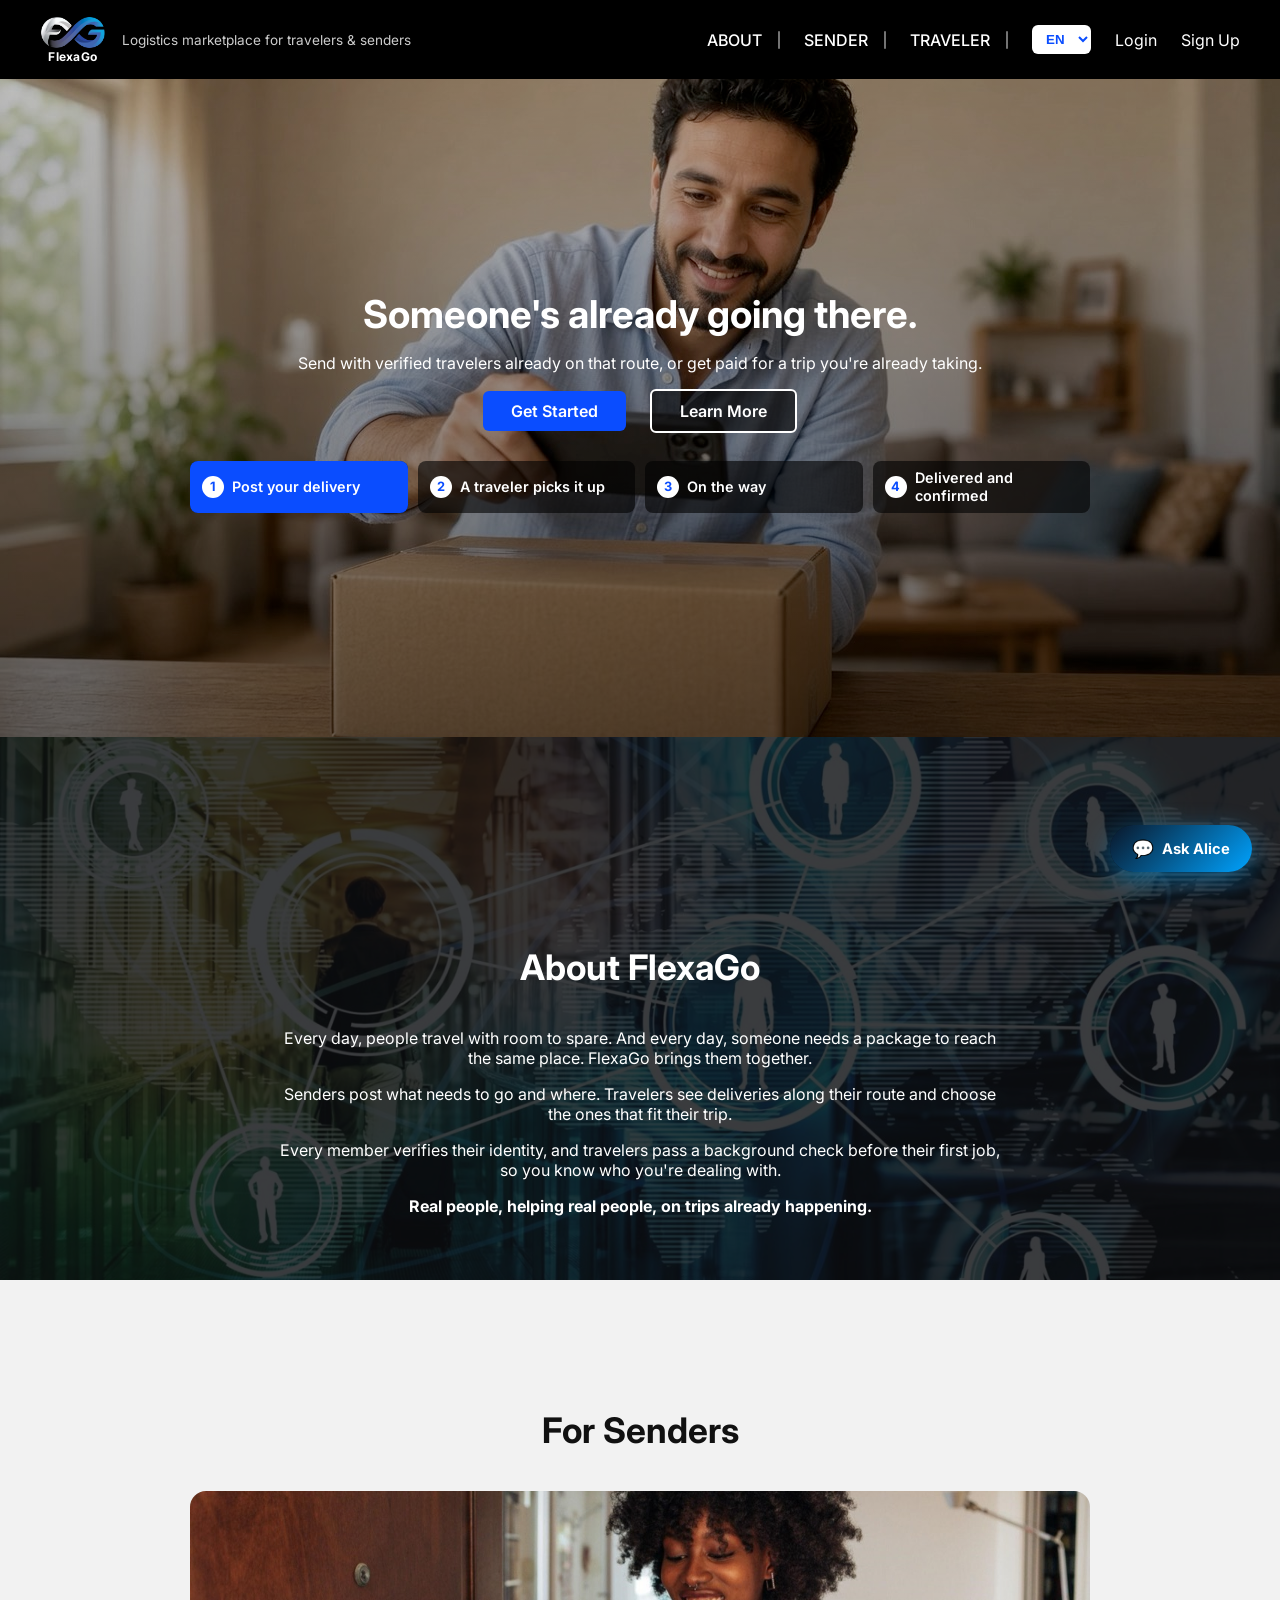
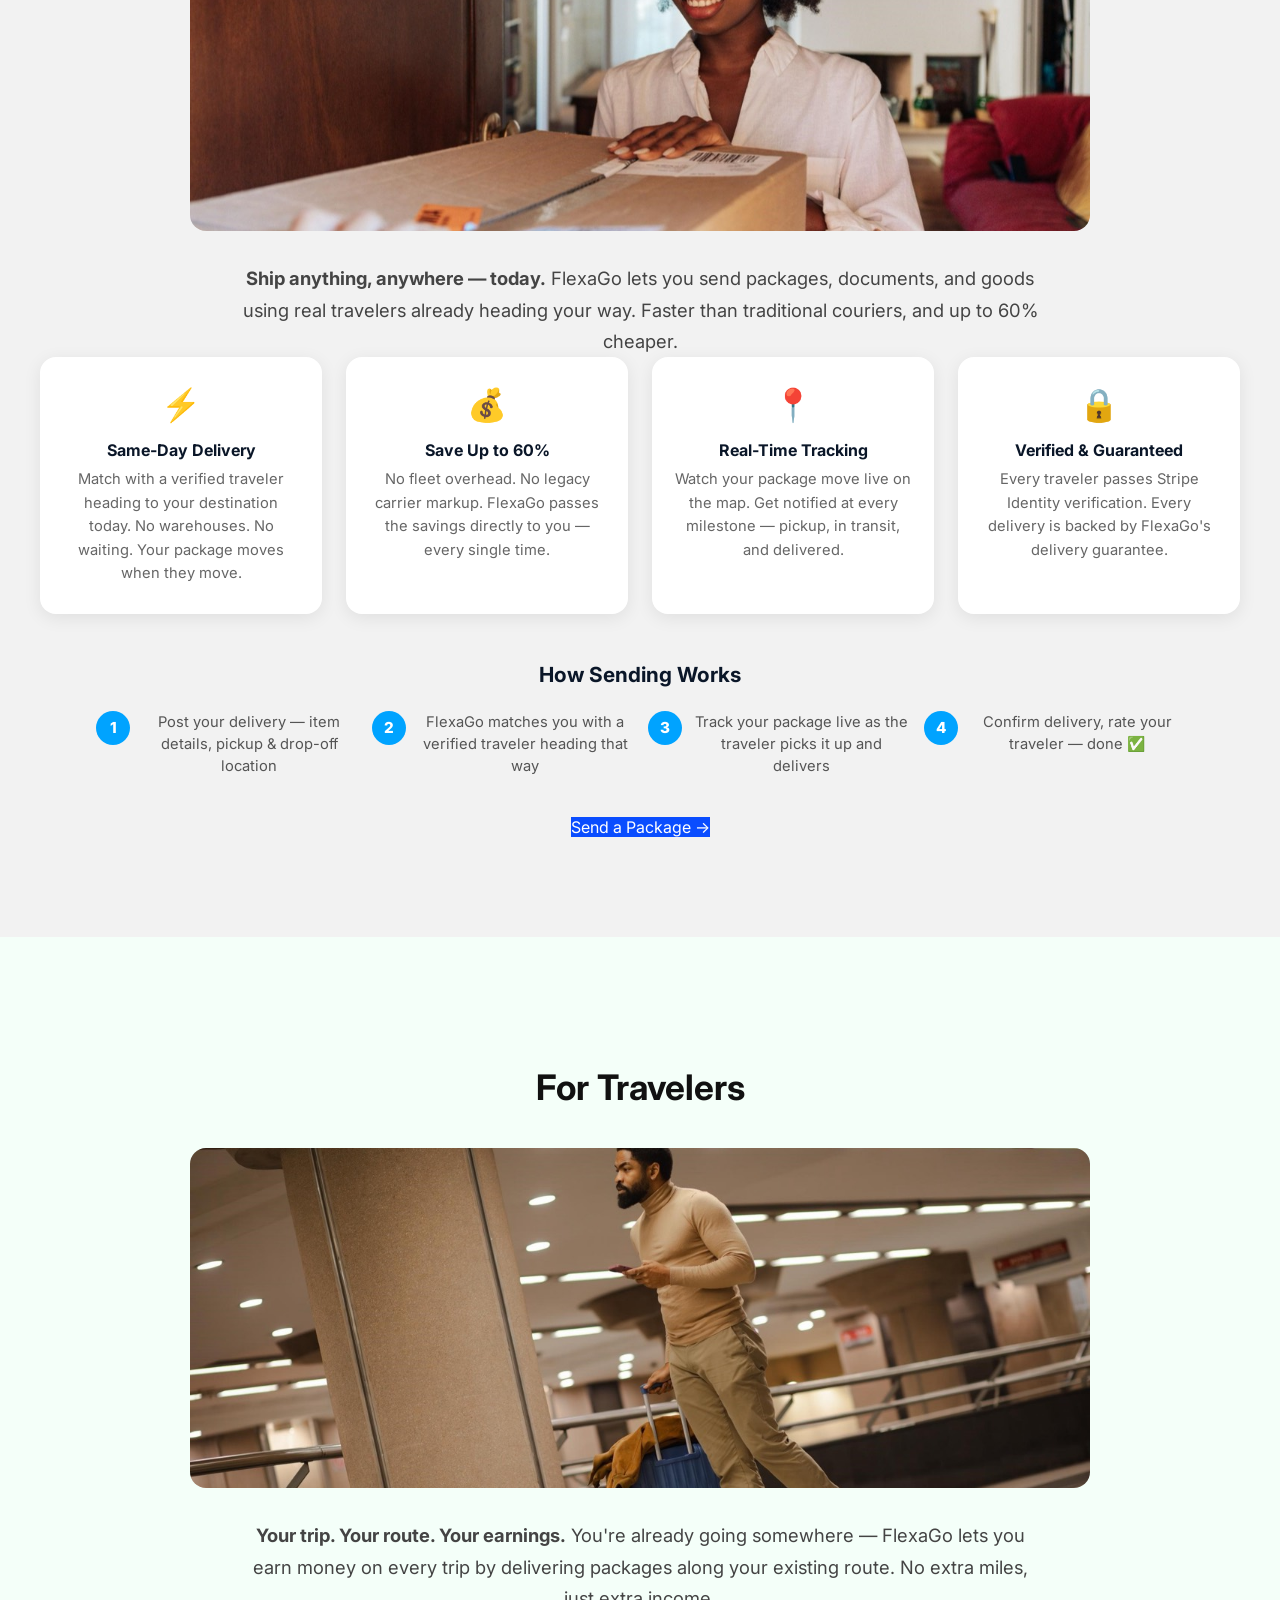
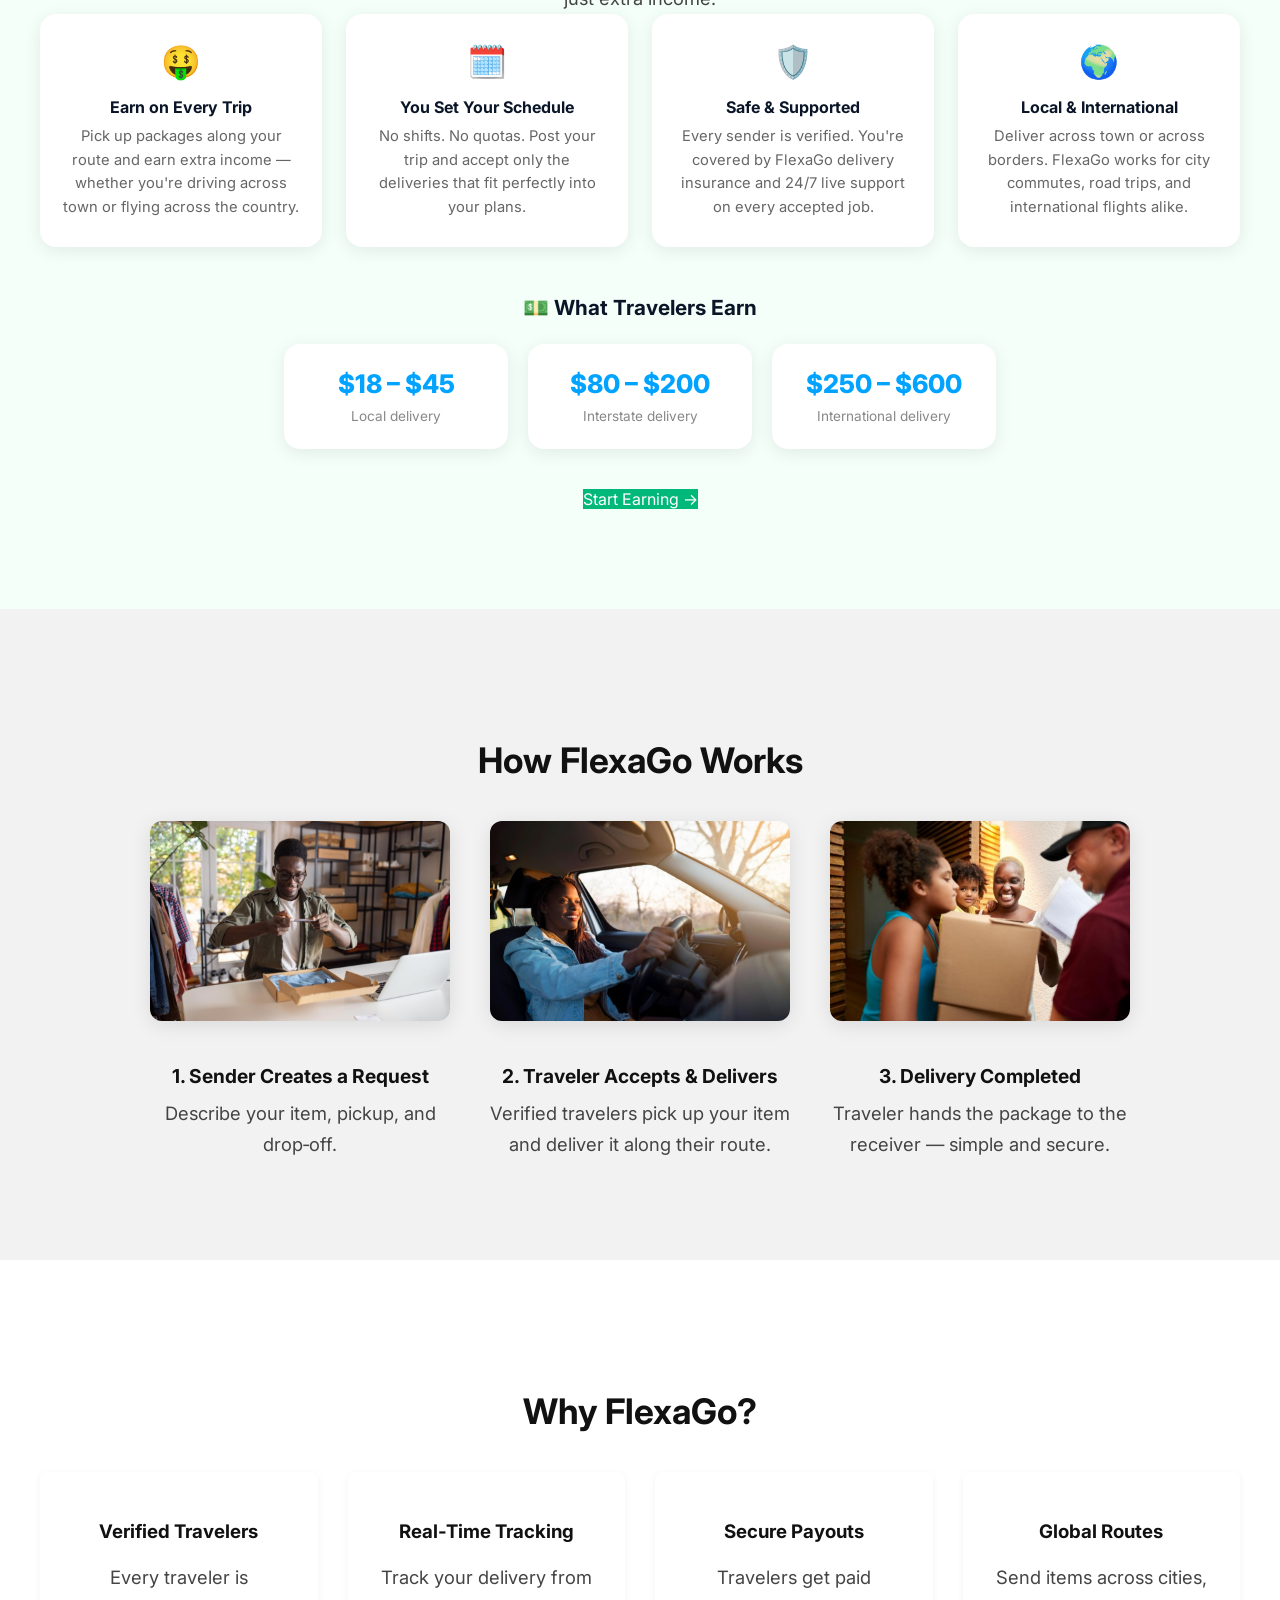
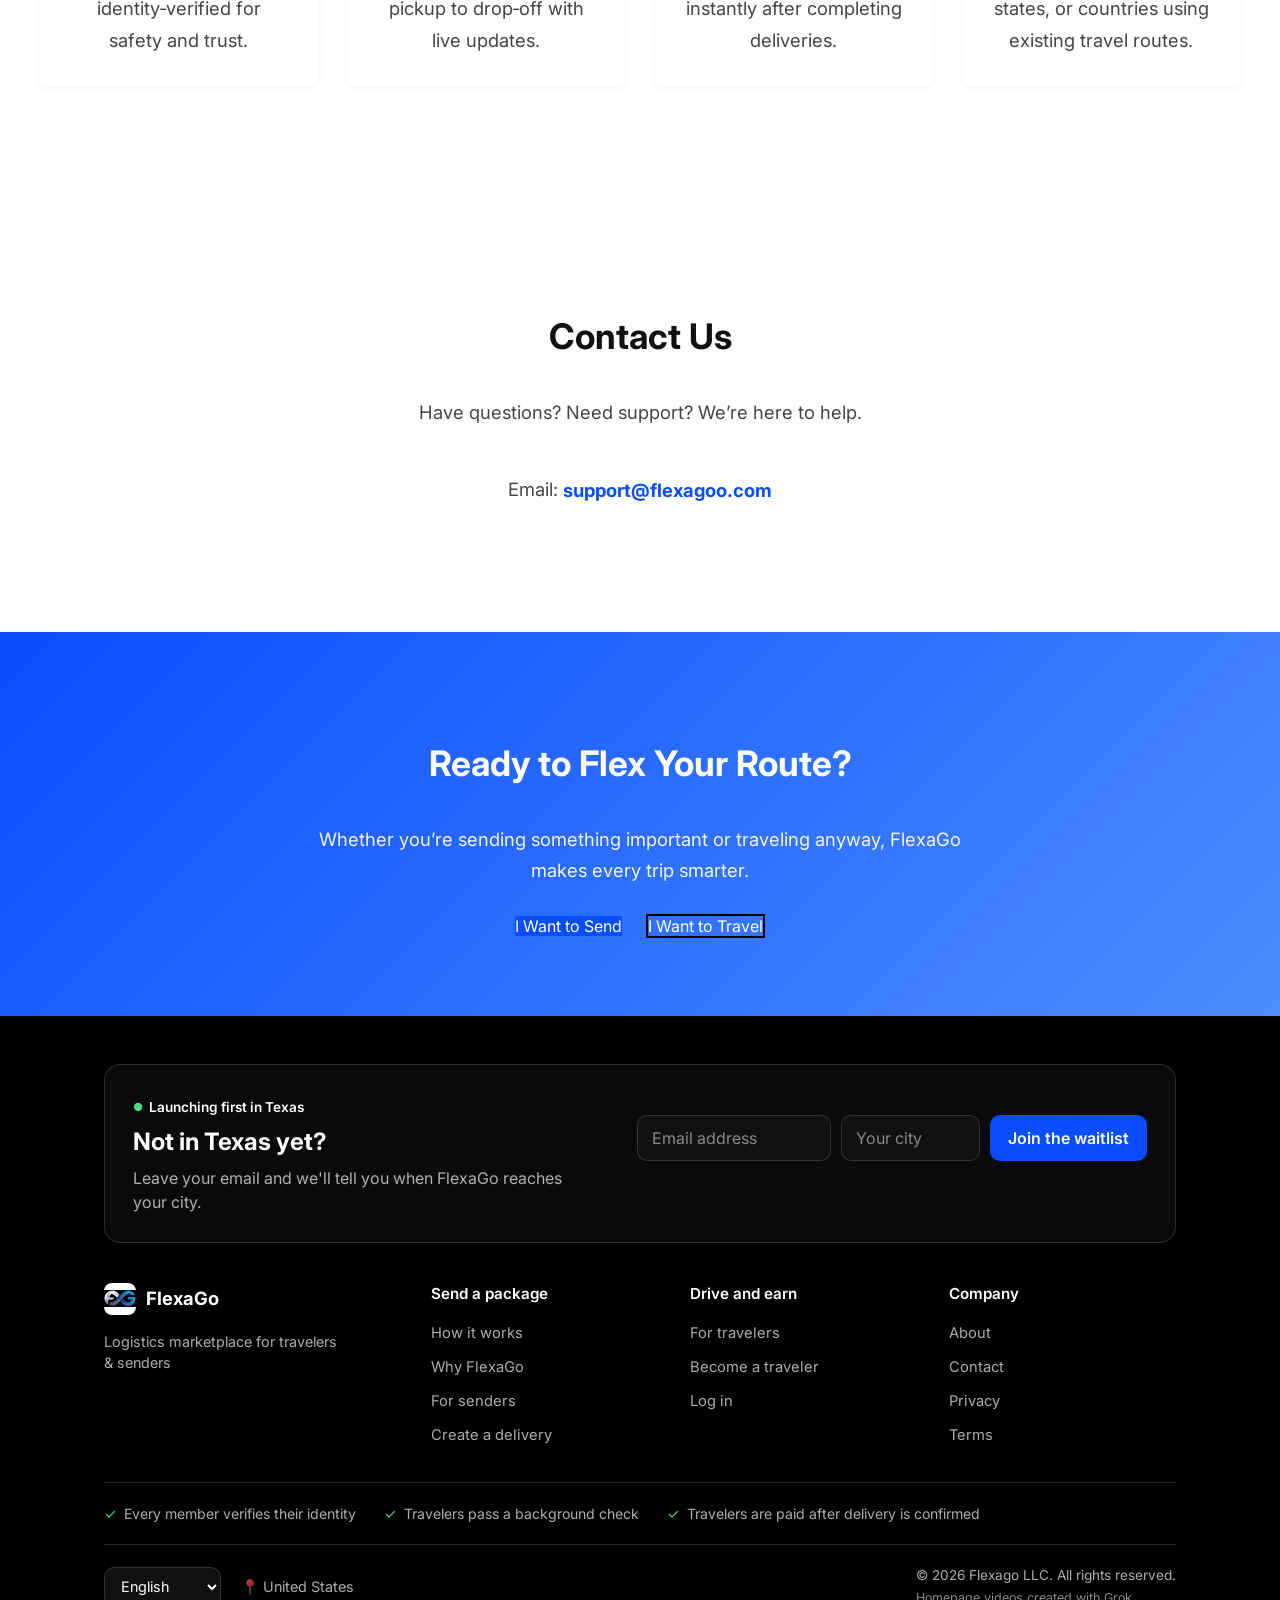
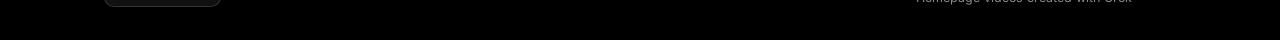
==== commit 6cb54c0f: "Move the Grok video credit from the hero to the footer Co-Authored-By: Claude Opus 5.5 <noreply@anth" ====
--- a/index.html
+++ b/index.html
@@ -65,7 +65,6 @@
     <video src="video/hero-airport.mp4" poster="video/hero-airport.jpg" data-step="2" style="object-position: 62% 30%" muted playsinline preload="none"></video>
     <video src="video/hero-door.mp4" poster="video/hero-door.jpg" data-step="3" style="object-position: 50% 30%" muted playsinline preload="none"></video>
   </div>
-  <p class="hero-credit">Created with Grok</p>
   <div class="hero-content">
     <h1>Someone's already going there.</h1>
     <p>Send with verified travelers already on that route, or get paid for a trip you're already taking.</p>
--- a/css/mobile-site.css
+++ b/css/mobile-site.css
@@ -6,7 +6,6 @@
 .hero-slides video { position: absolute; inset: 0; width: 100%; height: 100%; object-fit: cover; opacity: 0; transition: opacity 1s ease; }
 .hero-slides:not(.is-running) video:first-child, .hero-slides video.is-on { opacity: 1; }
 .hero-slides::after { content: ""; position: absolute; inset: 0; background: linear-gradient(180deg, rgba(0,0,0,.25), rgba(0,0,0,.6)); }
-.hero-credit { position: absolute; left: 12px; bottom: 6px; z-index: 2; margin: 0; color: #fff; font-size: .75rem; text-shadow: 0 1px 3px rgba(0, 0, 0, .8); }
 
 /* Delivery steps under the hero buttons. Each lights up with its clip. */
 .hero.hero-flow { height: auto; min-height: 70vh; padding-bottom: 28px; }
--- a/css/site-footer.css
+++ b/css/site-footer.css
@@ -120,6 +120,7 @@
 .site-footer-location { color: var(--footer-muted); font-size: .9rem; }
 .site-footer-location::before { content: "📍 "; }
 .site-footer-copy { margin: 0; color: var(--footer-muted); font-size: .85rem; }
+.site-footer-credit { display: block; margin-top: 4px; font-size: .78rem; opacity: .8; }
 
 @media (max-width: 900px) {
   .site-footer-waitlist { grid-template-columns: 1fr; }
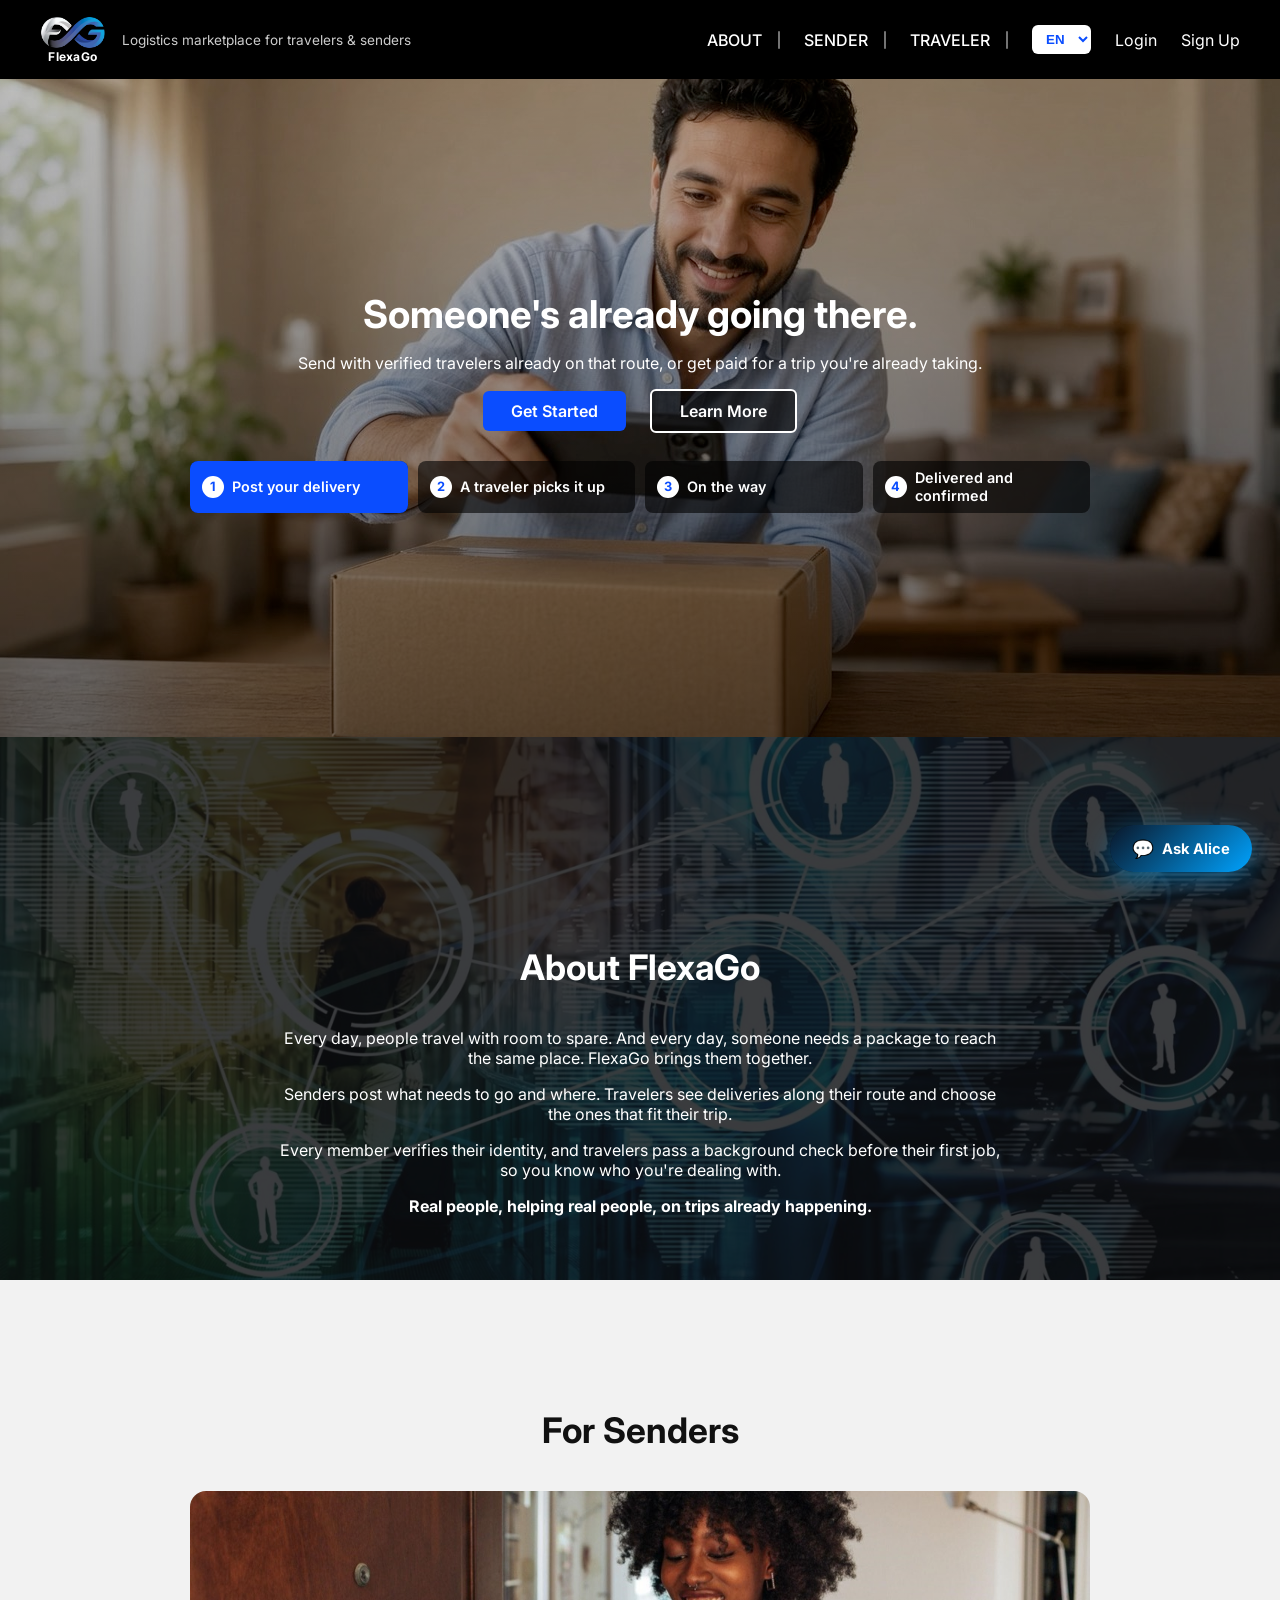
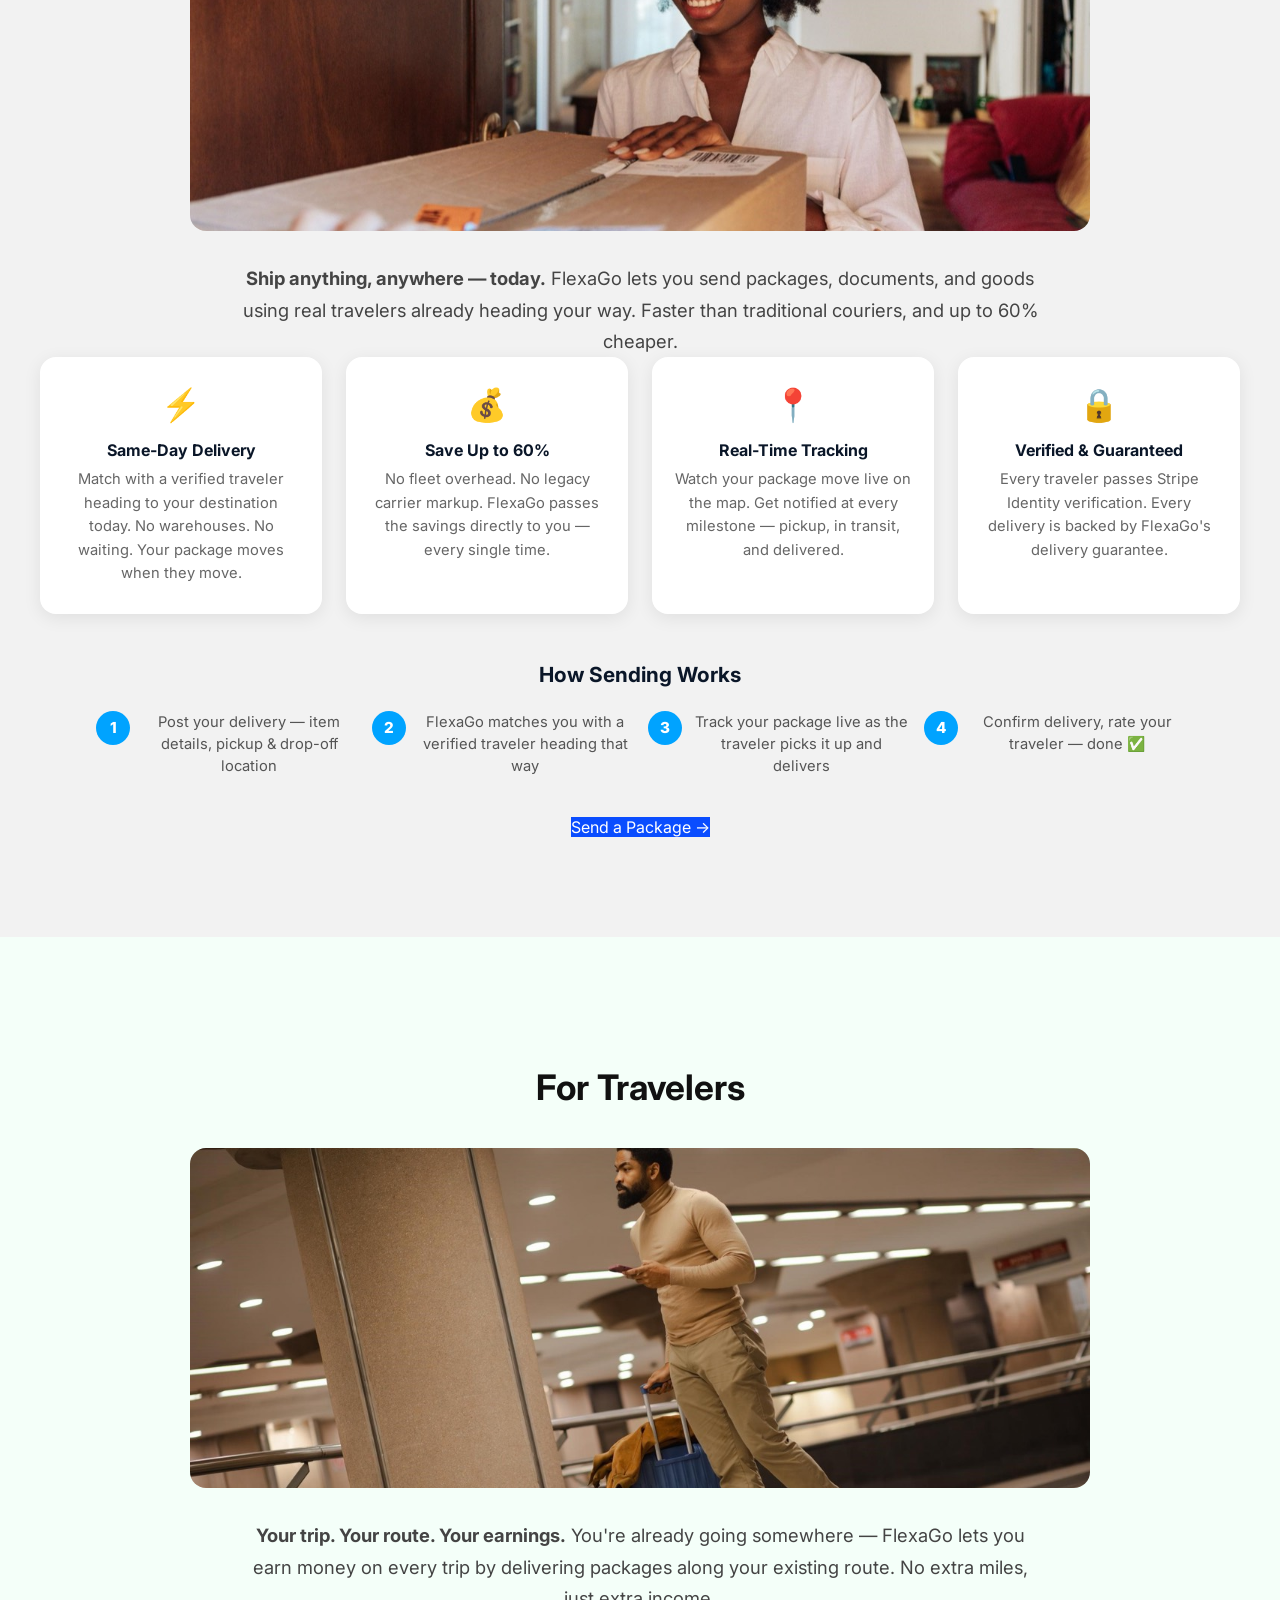
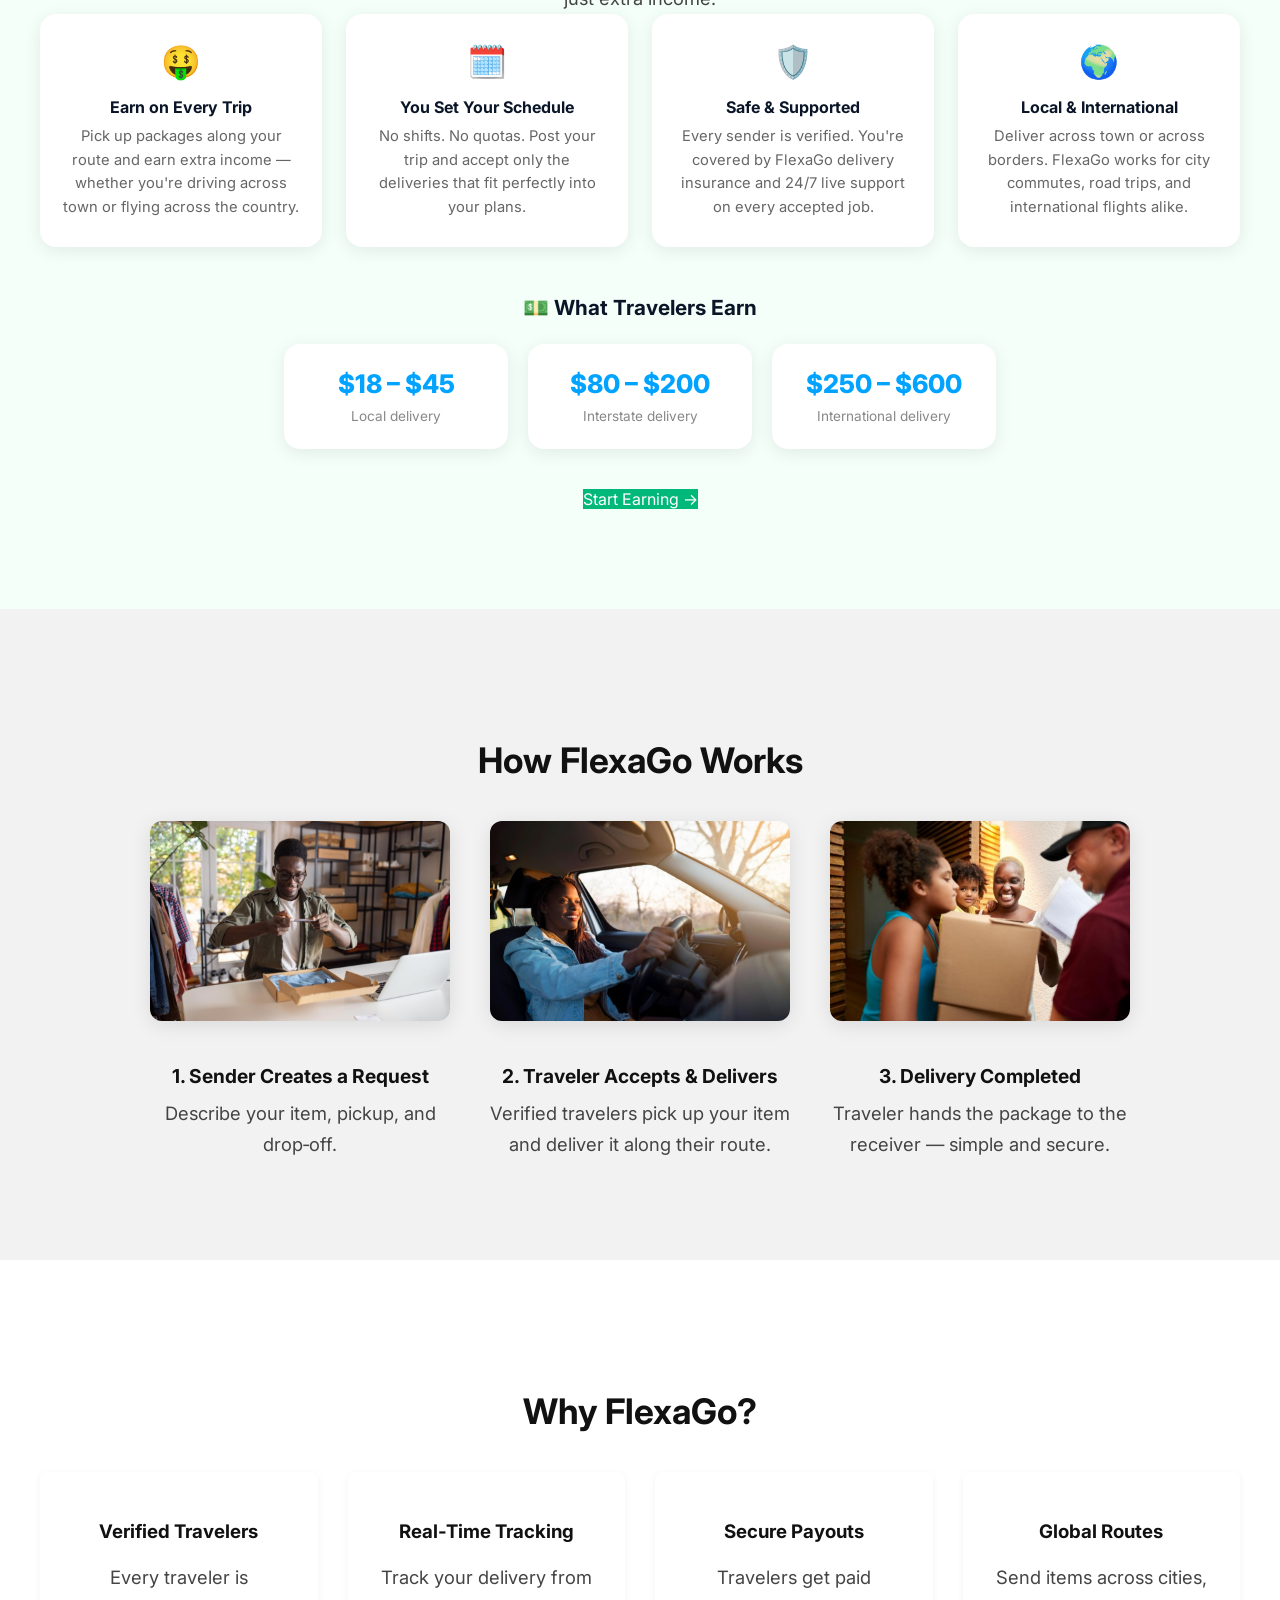
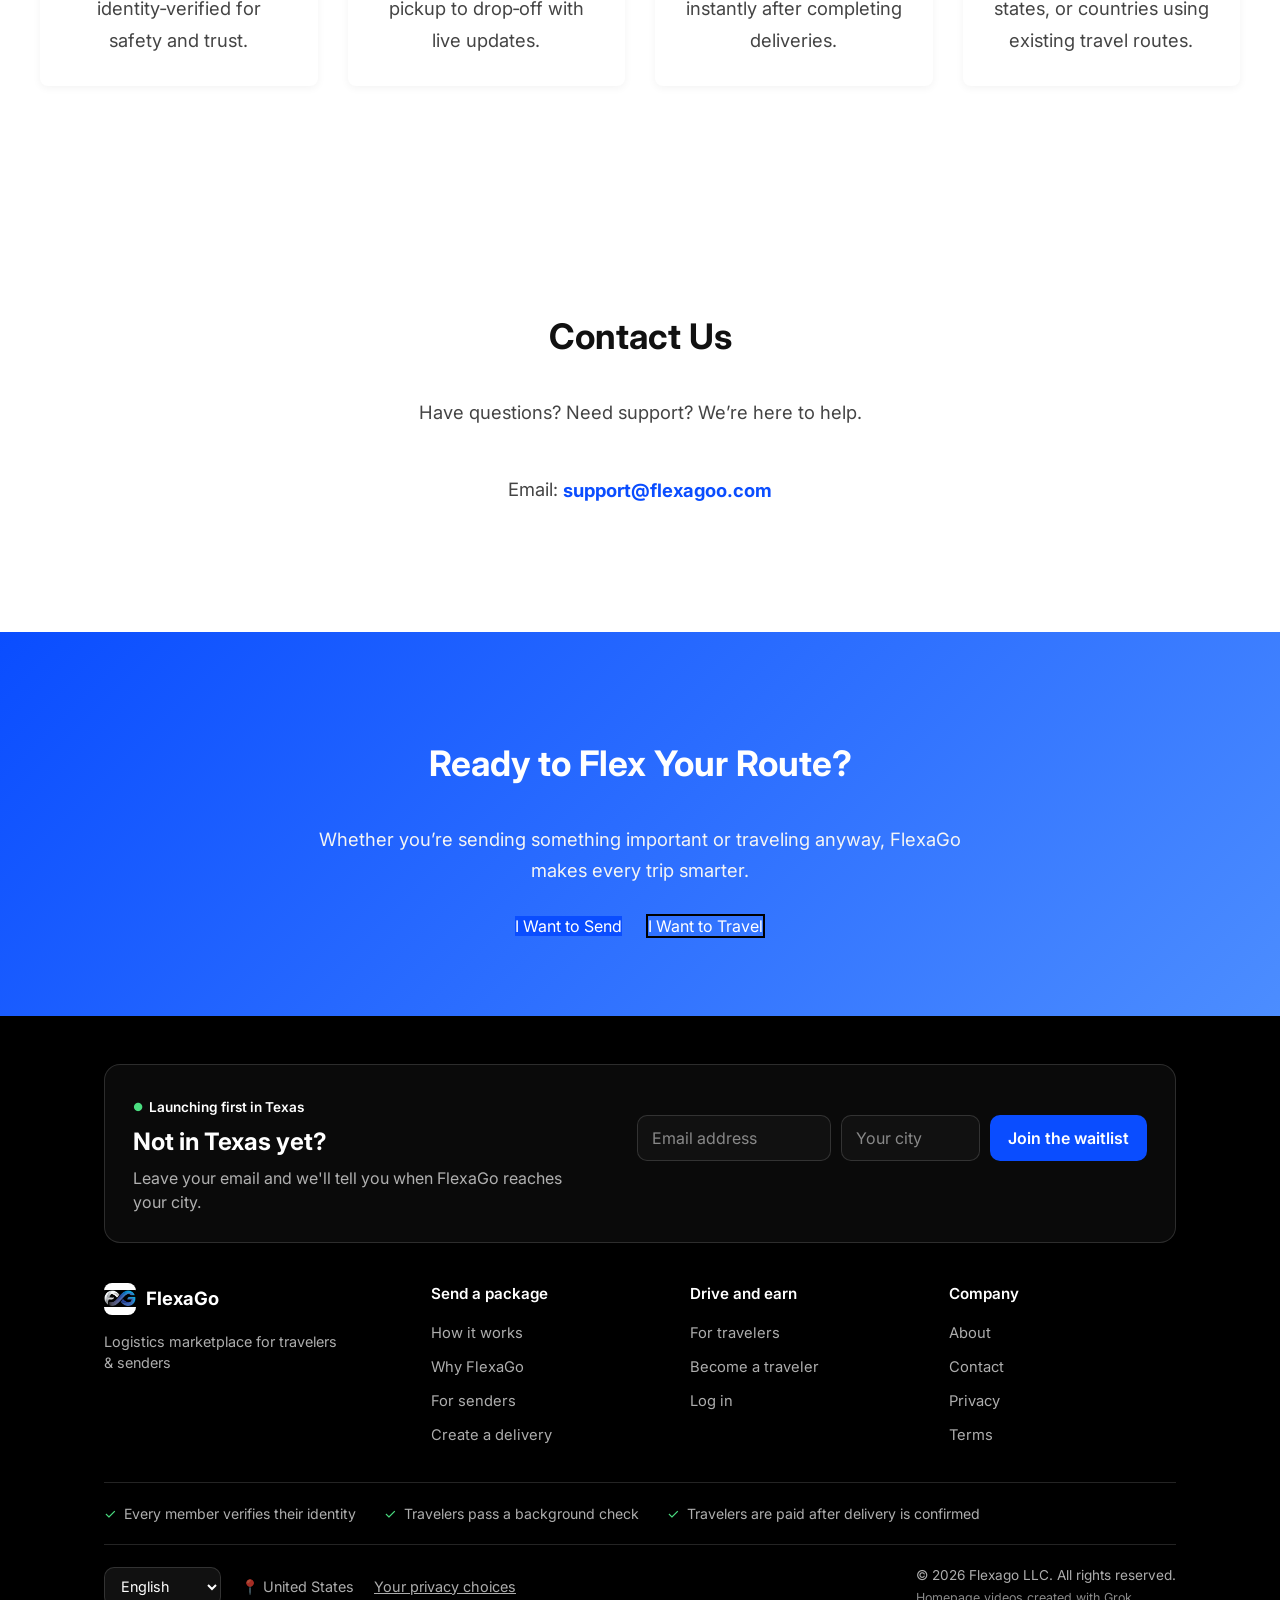
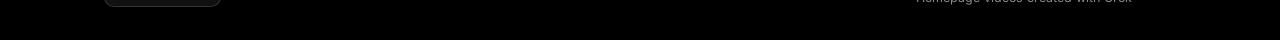
==== commit 6f78fe90: "Add Meta Pixel and Google Ads tags with privacy choices - js/ad-tags.js loads the Meta Pixel and Goo" ====
--- a/index.html
+++ b/index.html
@@ -306,6 +306,7 @@
 <!-- UBER-STYLE FOOTER                                         -->
 <!-- ========================================================= -->
 <footer id="siteFooter"></footer>
+<script src="js/ad-tags.js"></script>
 <script src="js/site-footer.js"></script>
 
 <!-- ========================================================= -->
--- a/css/site-footer.css
+++ b/css/site-footer.css
@@ -119,6 +119,40 @@
 }
 .site-footer-location { color: var(--footer-muted); font-size: .9rem; }
 .site-footer-location::before { content: "📍 "; }
+.site-footer-choices {
+  padding: 8px 0; border: 0; background: none;
+  color: var(--footer-muted); font: inherit; font-size: .9rem;
+  text-decoration: underline; cursor: pointer;
+}
+.site-footer-choices:hover { color: var(--footer-ink); }
+
+/* "Your privacy choices" panel */
+.privacy-choices {
+  width: min(480px, calc(100vw - 32px));
+  padding: 24px; border: 1px solid var(--footer-line); border-radius: 16px;
+  background: #0d0d0d; color: var(--footer-ink);
+}
+.privacy-choices::backdrop { background: rgba(0, 0, 0, .6); }
+.privacy-choices h2 { margin: 0 0 12px; font-size: 1.25rem; }
+.privacy-choices p { margin: 0 0 14px; color: var(--footer-muted); font-size: .95rem; }
+.privacy-choices a { text-decoration: underline; }
+.privacy-choices-toggle {
+  display: flex; align-items: center; gap: 12px;
+  margin: 4px 0 14px; padding: 12px 14px;
+  border: 1px solid var(--footer-line); border-radius: 12px;
+  cursor: pointer;
+}
+.privacy-choices-toggle input { width: 20px; height: 20px; accent-color: var(--footer-accent); }
+.privacy-choices-note { color: var(--footer-ok) !important; }
+.privacy-choices-note:empty { display: none; }
+.privacy-choices-actions { display: flex; justify-content: flex-end; gap: 10px; }
+.privacy-choices-actions button {
+  min-height: 44px; padding: 0 18px; border-radius: 10px;
+  border: 1px solid var(--footer-accent); background: var(--footer-accent);
+  color: #fff; font: inherit; font-weight: 600; cursor: pointer;
+}
+.privacy-choices-actions button.secondary { background: transparent; border-color: var(--footer-line); }
+
 .site-footer-copy { margin: 0; color: var(--footer-muted); font-size: .85rem; }
 .site-footer-credit { display: block; margin-top: 4px; font-size: .78rem; opacity: .8; }
 
